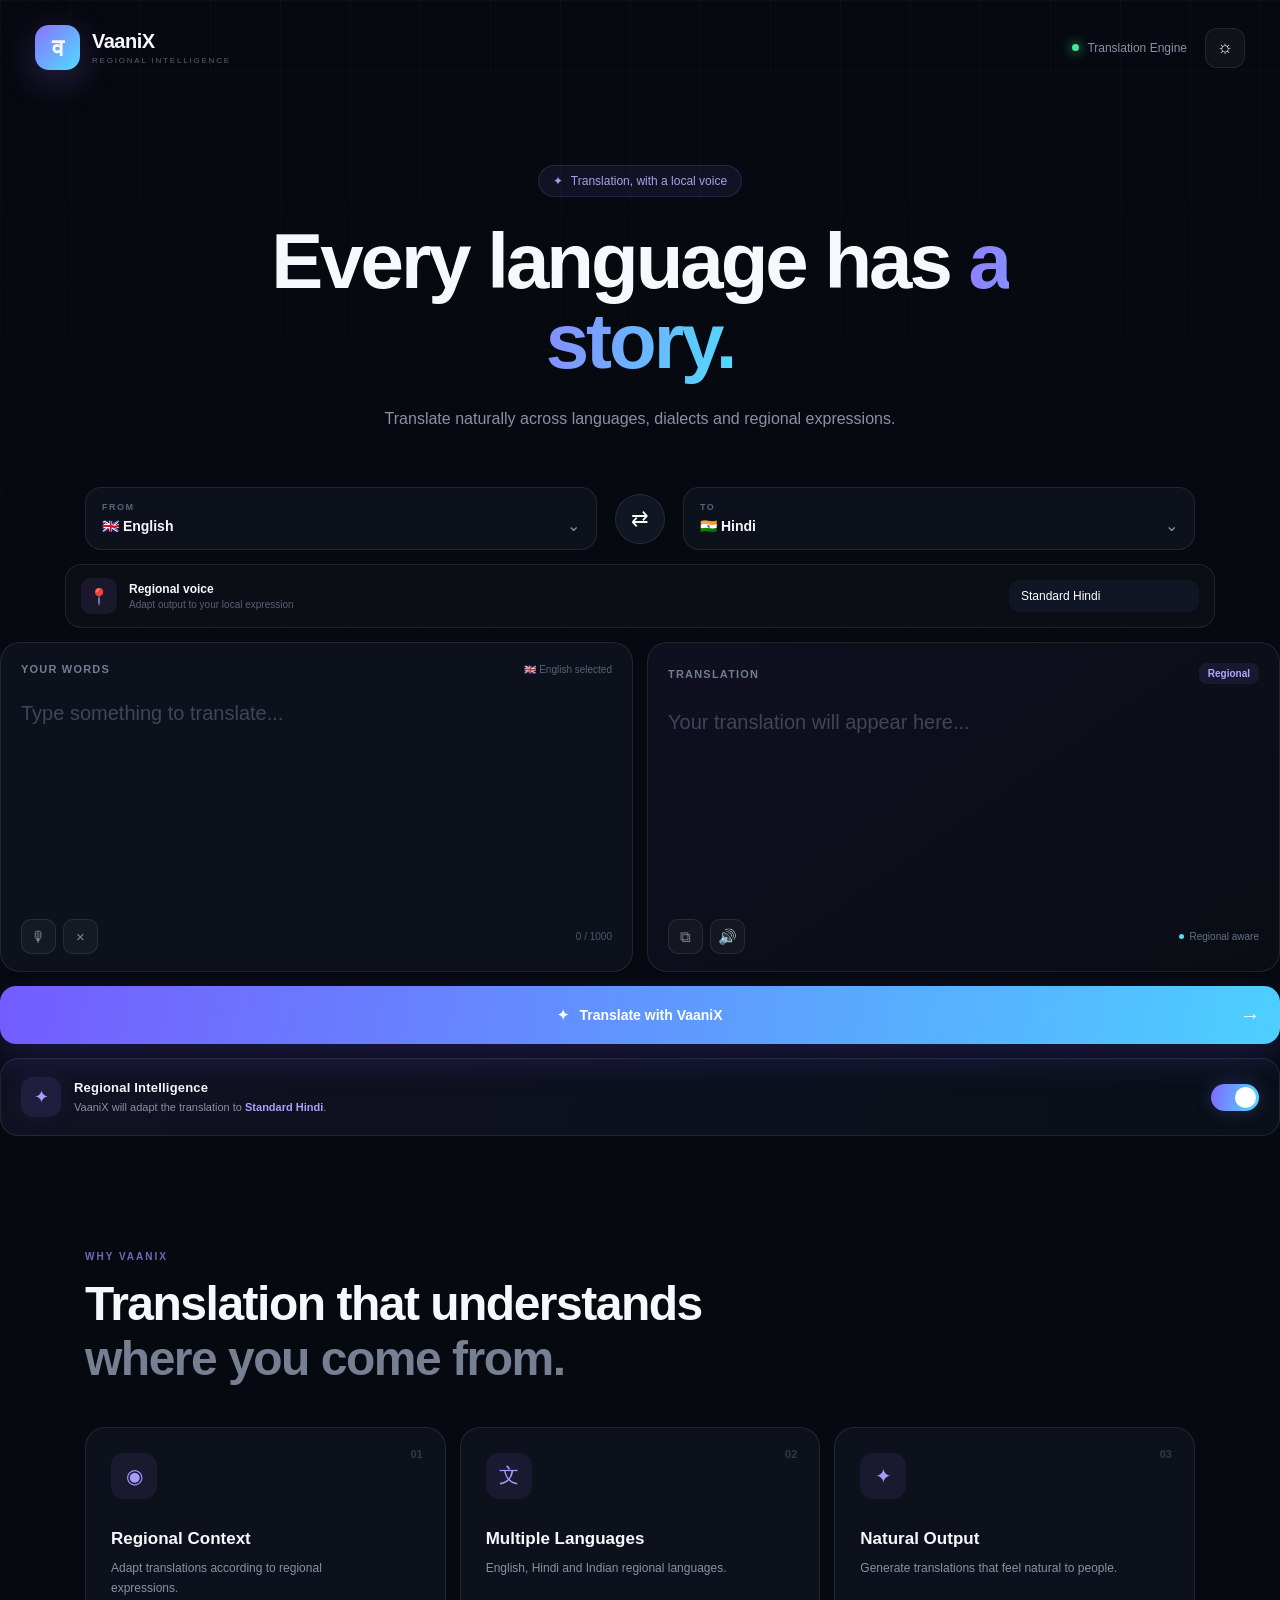
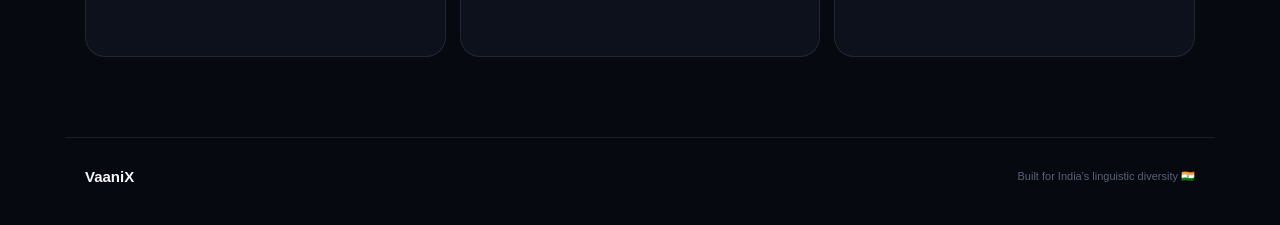
==== index.html @ 040e1521 "initial commit" ====
<!DOCTYPE html>
<html lang="en">

<head>

    <meta charset="UTF-8">

    <meta
        name="viewport"
        content="width=device-width, initial-scale=1.0"
    >

    <title>VaaniX — Hyperlocal Language Translator</title>


    <!-- CSS -->

    <link rel="stylesheet" href="css/base.css">

    <link rel="stylesheet" href="css/navbar.css">

    <link rel="stylesheet" href="css/hero.css">

    <link rel="stylesheet" href="css/language.css">

    <link rel="stylesheet" href="css/translator.css">

    <link rel="stylesheet" href="css/intelligence.css">

    <link rel="stylesheet" href="css/features.css">

    <link rel="stylesheet" href="css/footer.css">

    <link rel="stylesheet" href="css/responsive.css">

</head>


<body>


    <!-- Background -->

    <div class="grid-bg"></div>


    <!-- Components -->

    <div id="navbar"></div>

    <div id="hero"></div>

    <div id="language-selector"></div>

    <div id="region-selector"></div>

    <div id="translator"></div>

    <div id="intelligence"></div>

    <div id="features"></div>

    <div id="footer"></div>


    <!-- JavaScript -->

    <script src="js/language.js"></script>

    <script src="js/translator.js"></script>

    <script src="js/voice.js"></script>

    <script src="js/clipboard.js"></script>

    <script src="js/theme.js"></script>

    <script src="js/app.js"></script>

</body>

</html>
---- css/base.css ----
/* =========================================
   VAANIX - BASE CSS
   Global styles
========================================= */


/* 1. RESET */

* {
    margin: 0;
    padding: 0;
    box-sizing: border-box;
}


/* 2. ROOT VARIABLES */

:root {

    --background: #070910;

    --surface: #0d111c;

    --surface-light: #111624;

    --text: #f7f8fc;

    --text-muted: #8991a5;

    --text-dark: #596174;

    --border: rgba(255, 255, 255, 0.09);

    --primary: #8b72ff;

    --secondary: #4fdcff;

    --radius: 20px;

}


/* 3. BODY */

body {

    min-height: 100vh;

    background: var(--background);

    color: var(--text);

    font-family: Arial, sans-serif;

    overflow-x: hidden;

}


/* 4. BUTTON */

button {

    border: none;

    outline: none;

    cursor: pointer;

}


/* 5. SELECT */

select {

    border: none;

    outline: none;

}


/* 6. TEXTAREA */

textarea {

    border: none;

    outline: none;

    resize: none;

}


/* 7. LINKS */

a {

    text-decoration: none;

    color: inherit;

}


/* 8. GLOBAL CONTAINER */

.container {

    width: 100%;

    max-width: 1150px;

    margin: auto;

    padding: 0 20px;

}


/* 9. BACKGROUND GRID */

.grid-bg {

    position: fixed;

    inset: 0;

    z-index: -1;

    pointer-events: none;

    background-image:

        linear-gradient(
            rgba(255,255,255,0.025) 1px,
            transparent 1px
        ),

        linear-gradient(
            90deg,
            rgba(255,255,255,0.025) 1px,
            transparent 1px
        );

    background-size: 70px 70px;

    mask-image:

        linear-gradient(
            to bottom,
            black,
            transparent 90%
        );

}
/* =========================================
   LIGHT MODE
========================================= */

body.light-mode {

    --background: #f5f7fb;

    --surface: #ffffff;

    --surface-light: #eef1f7;

    --text: #111522;

    --text-muted: #626b7d;

    --text-dark: #8a92a3;

    --border: rgba(20, 25, 40, 0.1);

}
---- css/navbar.css ----
/* =========================================
   VAANIX - NAVBAR
========================================= */


.navbar {

    width: 100%;

    max-width: 1250px;

    margin: auto;

    padding: 25px 20px;

    display: flex;

    align-items: center;

    justify-content: space-between;

}


/* BRAND */

.brand {

    display: flex;

    align-items: center;

    gap: 12px;

}


/* LOGO */

.brand-mark {

    width: 45px;

    height: 45px;

    display: grid;

    place-items: center;

    border-radius: 14px;

    background:
        linear-gradient(
            135deg,
            var(--primary),
            var(--secondary)
        );

    box-shadow:
        0 10px 35px
        rgba(139, 114, 255, 0.25);

}


.brand-mark span {

    font-size: 24px;

    font-weight: bold;

}


/* BRAND NAME */

.brand-name {

    font-size: 20px;

    font-weight: 700;

    letter-spacing: -0.5px;

}


/* BRAND TAG */

.brand-tag {

    margin-top: 3px;

    color: var(--text-dark);

    font-size: 8px;

    letter-spacing: 1.8px;

}


/* RIGHT SIDE */

.nav-actions {

    display: flex;

    align-items: center;

    gap: 18px;

}


/* ENGINE STATUS */

.engine-status {

    display: flex;

    align-items: center;

    gap: 8px;

    color: var(--text-muted);

    font-size: 12px;

}


/* STATUS DOT */

.status-dot {

    width: 7px;

    height: 7px;

    border-radius: 50%;

    background: #42e89a;

    box-shadow:
        0 0 12px #42e89a;

}


/* THEME BUTTON */

.icon-btn {

    width: 40px;

    height: 40px;

    border-radius: 12px;

    border: 1px solid var(--border);

    background: rgba(255,255,255,0.04);

    color: white;

    font-size: 18px;

    transition: 0.25s;

}


.icon-btn:hover {

    transform: translateY(-2px);

    background:
        rgba(255,255,255,0.09);

}
---- css/hero.css ----
/* =========================================
   VAANIX - HERO
========================================= */


.hero {

    max-width: 850px;

    margin: 70px auto 55px;

    padding: 0 20px;

    text-align: center;

}


/* TOP PILL */

.hero-pill {

    display: inline-flex;

    align-items: center;

    gap: 8px;

    padding: 8px 14px;

    border-radius: 50px;

    background:
        rgba(139,114,255,0.09);

    border:
        1px solid
        rgba(139,114,255,0.18);

    color: #aaa0e8;

    font-size: 12px;

    margin-bottom: 25px;

}


/* HEADING */

.hero h1 {

    font-size: clamp(
        42px,
        7vw,
        78px
    );

    line-height: 1.02;

    letter-spacing: -3px;

    font-weight: 700;

}


/* GRADIENT TEXT */

.hero h1 span {

    background:

        linear-gradient(
            100deg,
            #927bff,
            #50dcff
        );
    
    -webkit-background-clip: text;
    background-clip: text;

    color: transparent;

}


/* DESCRIPTION */

.hero p {

    max-width: 620px;

    margin: 24px auto 0;

    color: var(--text-muted);

    font-size: 16px;

    line-height: 1.7;

}
---- css/language.css ----
/* =========================================
   VAANIX - LANGUAGE CSS
========================================= */


/* LANGUAGE SECTION */

.language-bar {

    max-width: 1150px;

    margin: auto;

    padding: 0 20px;

}


/* SELECT ARROW AREA */

.language-selector select {

    appearance: none;

    -webkit-appearance: none;

    padding-right: 30px;

}


/* LANGUAGE SELECTOR HOVER */

.language-selector {

    position: relative;

}


/* CUSTOM ARROW */

.language-selector::after {

    content: "⌄";

    position: absolute;

    right: 16px;

    bottom: 14px;

    color: var(--text-muted);

    pointer-events: none;

}


/* REGION */

.region-control {

    max-width: 1150px;

    margin-left: auto;

    margin-right: auto;

}


/* REGION SELECT */

.region-control select {

    appearance: none;

    -webkit-appearance: none;

    padding-right: 32px;

}


/* REGION SELECT FOCUS */

.language-selector select:focus,
.region-control select:focus {

    outline: none;

}


/* DISABLED SELECT */

select:disabled {

    opacity: 0.5;

    cursor: not-allowed;

}
---- css/translator.css ----
/* =========================================
   VAANIX - TRANSLATOR CSS
   Language + Translation Workspace
========================================= */


/* =========================================
   1. LANGUAGE BAR
========================================= */

.language-bar {

    display: grid;

    grid-template-columns: 1fr 58px 1fr;

    align-items: center;

    gap: 14px;

}


/* =========================================
   2. LANGUAGE SELECTOR
========================================= */

.language-selector {

    padding: 14px 16px;

    background: var(--surface);

    border: 1px solid var(--border);

    border-radius: 16px;

    transition: 0.25s;

}


.language-selector:hover {

    border-color:
        rgba(139, 114, 255, 0.3);

}


/* Small FROM / TO text */

.selector-label {

    display: block;

    margin-bottom: 5px;

    color: var(--text-dark);

    font-size: 9px;

    font-weight: 700;

    letter-spacing: 1.5px;

}


/* Language dropdown */

.language-selector select {

    width: 100%;

    background: transparent;

    color: var(--text);

    font-size: 14px;

    font-weight: 600;

    cursor: pointer;

}


/* Dropdown options */

.language-selector select option {

    background: #111624;

    color: white;

}


/* =========================================
   3. SWAP BUTTON
========================================= */

.swap-btn {

    width: 50px;

    height: 50px;

    margin: auto;

    border-radius: 50%;

    border: 1px solid var(--border);

    background: var(--surface-light);

    color: white;

    font-size: 21px;

    cursor: pointer;

    transition: 0.35s;

}


/* Hover effect */

.swap-btn:hover {

    transform: rotate(180deg);

    border-color:
        rgba(139, 114, 255, 0.5);

    box-shadow:
        0 0 25px
        rgba(139, 114, 255, 0.18);

}


/* =========================================
   4. REGION CONTROL
========================================= */

.region-control {

    margin-top: 14px;

    padding: 13px 15px;

    display: flex;

    align-items: center;

    justify-content: space-between;

    gap: 15px;

    background:
        rgba(255, 255, 255, 0.025);

    border: 1px solid var(--border);

    border-radius: 16px;

}


/* Left side */

.region-left {

    display: flex;

    align-items: center;

    gap: 12px;

}


/* Location icon */

.location-icon {

    width: 36px;

    height: 36px;

    display: grid;

    place-items: center;

    border-radius: 10px;

    background:
        rgba(139, 114, 255, 0.1);

}


/* Region title */

.region-title {

    font-size: 12px;

    font-weight: 700;

}


/* Region subtitle */

.region-subtitle {

    margin-top: 3px;

    color: var(--text-dark);

    font-size: 10px;

}


/* Region dropdown */

.region-control select {

    width: auto;

    min-width: 190px;

    padding: 9px 12px;

    border-radius: 10px;

    background: #111624;

    color: white;

    font-size: 12px;

    cursor: pointer;

}


.region-control select option {

    background: #111624;

    color: white;

}


/* =========================================
   5. TRANSLATION GRID
========================================= */

.translation-grid {

    display: grid;

    grid-template-columns: 1fr 1fr;

    gap: 14px;

    margin-top: 14px;

}


/* =========================================
   6. TRANSLATION CARD
========================================= */

.translation-card {

    position: relative;

    min-height: 330px;

    padding: 20px;

    background: var(--surface);

    border: 1px solid var(--border);

    border-radius: 20px;

    transition: 0.3s;

}


/* Card hover */

.translation-card:hover {

    border-color:
        rgba(139, 114, 255, 0.2);

}


/* Input focus */

.translation-card:focus-within {

    border-color:
        rgba(139, 114, 255, 0.4);

    box-shadow:
        0 0 35px
        rgba(139, 114, 255, 0.06);

}


/* Output card */

.output-card {

    background:
        linear-gradient(
            145deg,
            rgba(139, 114, 255, 0.065),
            rgba(255, 255, 255, 0.02)
        );

}


/* =========================================
   7. CARD HEADER
========================================= */

.card-header {

    display: flex;

    align-items: center;

    justify-content: space-between;

}


.card-title {

    color: #737c90;

    font-size: 11px;

    font-weight: 700;

    letter-spacing: 1.2px;

    text-transform: uppercase;

}


.detected {

    color: var(--text-dark);

    font-size: 10px;

}


/* AI badge */

.ai-badge {

    padding: 5px 9px;

    border-radius: 8px;

    background:
        rgba(139, 114, 255, 0.1);

    color: #b2a7ff;

    font-size: 10px;

    font-weight: 700;

}


/* =========================================
   8. TEXTAREA
========================================= */

.translation-card textarea {

    width: 100%;

    height: 220px;

    margin-top: 22px;

    padding: 0;

    background: transparent;

    color: var(--text);

    font-family: inherit;

    font-size: 20px;

    line-height: 1.6;

}


.translation-card textarea::placeholder {

    color: #3e4658;

}


/* =========================================
   9. OUTPUT AREA
========================================= */

.output-area {

    height: 220px;

    margin-top: 22px;

    overflow-y: auto;

    color: #e8e9f0;

    font-size: 20px;

    line-height: 1.6;

}


.output-placeholder {

    color: #3e4658;

}


/* =========================================
   10. CARD BOTTOM
========================================= */

.card-bottom {

    position: absolute;

    left: 20px;

    right: 20px;

    bottom: 17px;

    display: flex;

    align-items: center;

    justify-content: space-between;

}


/* Tools */

.input-tools {

    display: flex;

    gap: 7px;

}


/* Tool buttons */

.round-tool {

    width: 35px;

    height: 35px;

    display: grid;

    place-items: center;

    border: 1px solid var(--border);

    border-radius: 10px;

    background:
        rgba(255, 255, 255, 0.035);

    color: #81899b;

    font-size: 15px;

    cursor: pointer;

    transition: 0.2s;

}


.round-tool:hover {

    color: white;

    background:
        rgba(255, 255, 255, 0.09);

}


/* Character counter */

.counter {

    color: #4f5769;

    font-size: 10px;

}


/* =========================================
   11. REGIONAL INDICATOR
========================================= */

.regional-indicator {

    display: flex;

    align-items: center;

    gap: 6px;

    color: #657087;

    font-size: 10px;

}


.regional-indicator span {

    width: 5px;

    height: 5px;

    border-radius: 50%;

    background: #54d9ff;

}


/* =========================================
   12. TRANSLATE BUTTON
========================================= */

.translate-btn {

    position: relative;

    width: 100%;

    height: 58px;

    margin-top: 14px;

    display: flex;

    align-items: center;

    justify-content: center;

    gap: 10px;

    border: none;

    border-radius: 16px;

    background:
        linear-gradient(
            100deg,
            #745cff,
            #4dcfff
        );

    color: white;

    font-size: 14px;

    font-weight: 700;

    cursor: pointer;

    box-shadow:
        0 15px 35px
        rgba(102, 91, 255, 0.2);

    transition: 0.3s;

}


/* Button hover */

.translate-btn:hover {

    transform: translateY(-2px);

    box-shadow:
        0 20px 45px
        rgba(102, 91, 255, 0.3);

}


/* Button click */

.translate-btn:active {

    transform: scale(0.99);

}


/* Arrow */

.translate-btn .arrow {

    position: absolute;

    right: 20px;

    font-size: 20px;

    transition: 0.25s;

}


.translate-btn:hover .arrow {

    transform: translateX(5px);

}
---- css/intelligence.css ----
/* =========================================
   VAANIX - REGIONAL INTELLIGENCE
========================================= */


/* MAIN CARD */

.intelligence-card {

    margin-top: 14px;

    padding: 18px 20px;

    display: flex;

    align-items: center;

    justify-content: space-between;

    gap: 20px;

    background:
        linear-gradient(
            100deg,
            rgba(139, 114, 255, 0.08),
            rgba(79, 220, 255, 0.035)
        );

    border: 1px solid var(--border);

    border-radius: 18px;

}


/* LEFT CONTENT */

.intelligence-main {

    display: flex;

    align-items: center;

    gap: 13px;

}


/* SPARK ICON */

.spark-icon {

    width: 40px;

    height: 40px;

    display: grid;

    place-items: center;

    flex-shrink: 0;

    border-radius: 12px;

    background:
        rgba(139, 114, 255, 0.12);

    color: #a99bff;

    font-size: 18px;

    box-shadow:
        0 0 25px
        rgba(139, 114, 255, 0.08);

}


/* TITLE */

.intelligence-title {

    font-size: 13px;

    font-weight: 700;

    letter-spacing: 0.2px;

}


/* DESCRIPTION */

.intelligence-text {

    max-width: 650px;

    margin-top: 4px;

    color: var(--text-muted);

    font-size: 11px;

    line-height: 1.5;

}


/* REGION NAME */

.intelligence-text strong {

    color: #aaa0ff;

    font-weight: 600;

}


/* =========================================
   TOGGLE
========================================= */

.switch {

    position: relative;

    width: 48px;

    height: 27px;

    flex-shrink: 0;

}


/* Hide default checkbox */

.switch input {

    width: 0;

    height: 0;

    opacity: 0;

}


/* Toggle background */

.slider {

    position: absolute;

    inset: 0;

    border-radius: 50px;

    background: #272c38;

    cursor: pointer;

    transition: 0.3s;

}


/* Toggle circle */

.slider::before {

    content: "";

    position: absolute;

    width: 21px;

    height: 21px;

    left: 3px;

    top: 3px;

    border-radius: 50%;

    background: #ffffff;

    transition: 0.3s;

}


/* ON STATE */

.switch input:checked + .slider {

    background:
        linear-gradient(
            100deg,
            #8068ff,
            #4fdcff
        );

}


/* Move circle */

.switch input:checked + .slider::before {

    transform: translateX(21px);

}


/* Glow when active */

.switch input:checked + .slider {

    box-shadow:
        0 0 18px
        rgba(120, 110, 255, 0.25);

}
---- css/features.css ----
/* =========================================
   VAANIX - FEATURES
========================================= */


.feature-section {

    max-width: 1150px;

    margin: 110px auto 80px;

    padding: 0 20px;

}


/* SECTION HEADING */

.section-heading {

    max-width: 650px;

    margin-bottom: 40px;

}


.section-heading > span {

    color: #7468bd;

    font-size: 10px;

    font-weight: 700;

    letter-spacing: 2px;

}


.section-heading h2 {

    margin-top: 12px;

    font-size: clamp(
        30px,
        4vw,
        48px
    );

    line-height: 1.15;

    letter-spacing: -1.5px;

}


.section-heading h2 em {

    color: #777f92;

    font-style: normal;

}


/* =========================================
   FEATURE GRID
========================================= */

.feature-grid {

    display: grid;

    grid-template-columns:
        repeat(3, 1fr);

    gap: 14px;

}


/* =========================================
   FEATURE CARD
========================================= */

.feature-card {

    position: relative;

    min-height: 230px;

    padding: 25px;

    overflow: hidden;

    background: var(--surface);

    border: 1px solid var(--border);

    border-radius: 20px;

    transition: 0.3s;

}


.feature-card:hover {

    transform: translateY(-5px);

    border-color:
        rgba(139, 114, 255, 0.3);

    box-shadow:
        0 20px 50px
        rgba(0, 0, 0, 0.25);

}


/* NUMBER */

.feature-number {

    position: absolute;

    top: 20px;

    right: 22px;

    color: #323847;

    font-size: 11px;

    font-weight: 700;

}


/* ICON */

.feature-icon {

    width: 46px;

    height: 46px;

    display: grid;

    place-items: center;

    margin-bottom: 30px;

    border-radius: 13px;

    background:
        rgba(139, 114, 255, 0.09);

    color: #a69aff;

    font-size: 20px;

}


/* TITLE */

.feature-card h3 {

    font-size: 17px;

    margin-bottom: 9px;

}


/* DESCRIPTION */

.feature-card p {

    max-width: 260px;

    color: var(--text-muted);

    font-size: 12px;

    line-height: 1.7;

}
---- css/footer.css ----
/* =========================================
   VAANIX - FOOTER
========================================= */


footer {

    max-width: 1150px;

    margin: 0 auto;

    padding: 30px 20px 40px;

    display: flex;

    align-items: center;

    justify-content: space-between;

    border-top:
        1px solid var(--border);

    color: var(--text-dark);

    font-size: 11px;

}


.footer-logo {

    color: var(--text);

    font-size: 15px;

    font-weight: 700;

}
---- css/responsive.css ----
/* =========================================
   VAANIX - RESPONSIVE
========================================= */


/* TABLET */

@media (max-width: 800px) {


    .hero {

        margin-top: 50px;

    }


    .translation-grid {

        grid-template-columns: 1fr;

    }


    .feature-grid {

        grid-template-columns: 1fr;

    }


    .language-bar {

        grid-template-columns:
            1fr 45px 1fr;

    }


    .swap-btn {

        width: 42px;

        height: 42px;

        font-size: 18px;

    }

}


/* MOBILE */

@media (max-width: 550px) {


    .navbar {

        padding: 18px 15px;

    }


    .engine-status {

        display: none;

    }


    .hero {

        margin-top: 35px;

        margin-bottom: 35px;

    }


    .hero h1 {

        letter-spacing: -2px;

    }


    .hero p {

        font-size: 14px;

    }


    .language-bar {

        grid-template-columns: 1fr;

    }


    .swap-btn {

        transform: rotate(90deg);

    }


    .swap-btn:hover {

        transform:
            rotate(270deg);

    }


    .region-control {

        align-items: flex-start;

        flex-direction: column;

    }


    .region-control select {

        width: 100%;

    }


    .translation-card {

        min-height: 300px;

    }


    .translation-card textarea,
    .output-area {

        height: 190px;

        font-size: 17px;

    }


    .intelligence-card {

        align-items: flex-start;

    }


    footer {

        flex-direction: column;

        gap: 12px;

        text-align: center;

    }

}
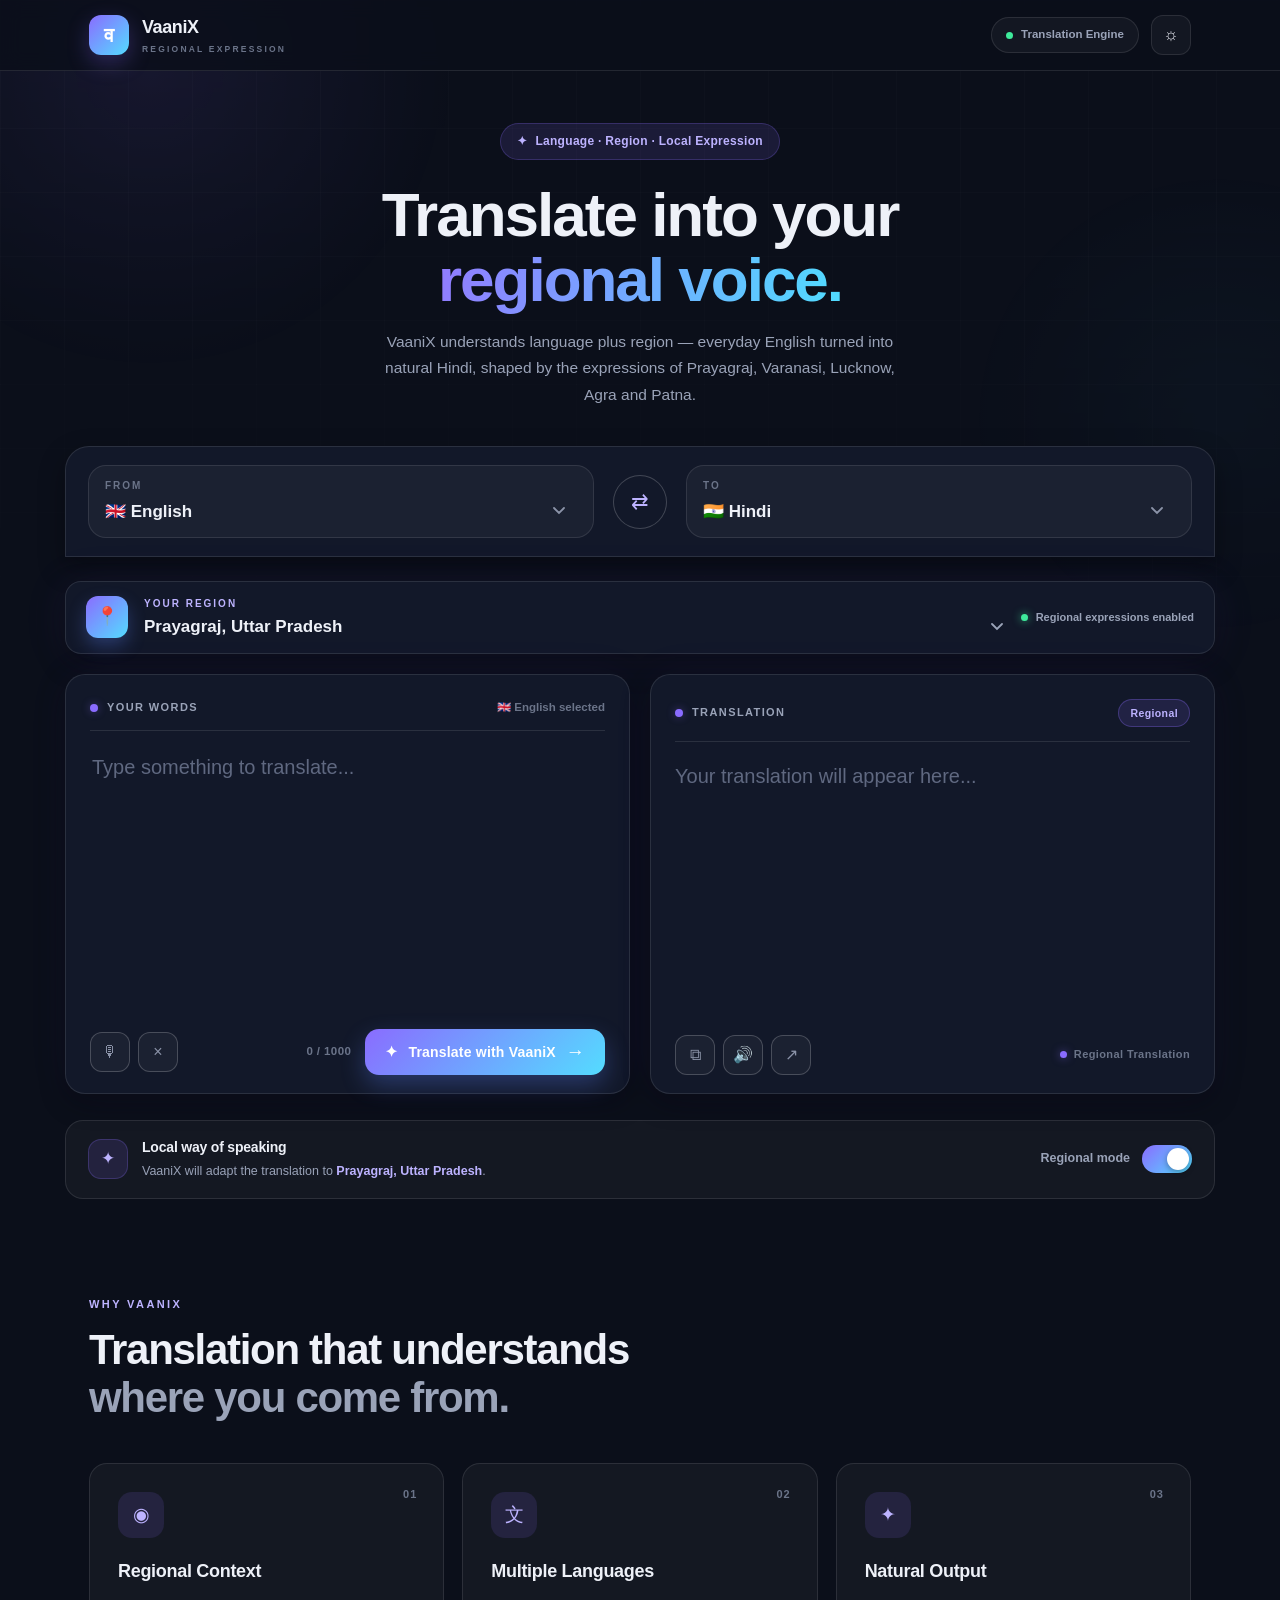
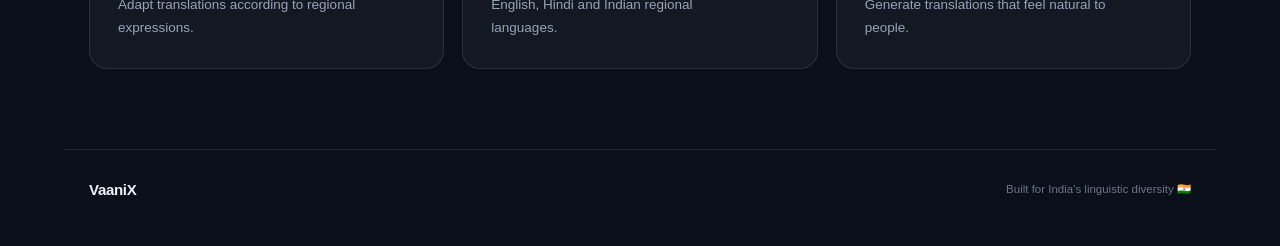
==== commit baeb968d: "Simplify and clean up codebase; add README" ====
--- a/index.html
+++ b/index.html
@@ -1,82 +1,41 @@
 <!DOCTYPE html>
 <html lang="en">
+<head>
+	<meta charset="UTF-8">
+	<meta name="viewport" content="width=device-width, initial-scale=1.0">
+	<title>VaaniX — Hyperlocal Language Translator</title>
 
-<head>
+	<!-- CSS -->
+	<link rel="stylesheet" href="css/base.css">
+	<link rel="stylesheet" href="css/navbar.css">
+	<link rel="stylesheet" href="css/hero.css">
+	<link rel="stylesheet" href="css/language.css">
+	<link rel="stylesheet" href="css/translator.css">
+	<link rel="stylesheet" href="css/intelligence.css">
+	<link rel="stylesheet" href="css/features.css">
+	<link rel="stylesheet" href="css/footer.css">
+	<link rel="stylesheet" href="css/responsive.css">
+</head>
+<body>
+	<!-- Background -->
+	<div class="grid-bg"></div>
 
-    <meta charset="UTF-8">
+	<!-- Components (filled in by js/app.js) -->
+	<div id="navbar"></div>
+	<div id="hero"></div>
+	<div id="language-selector"></div>
+	<div id="region-selector"></div>
+	<div id="translator"></div>
+	<div id="intelligence"></div>
+	<div id="features"></div>
+	<div id="footer"></div>
 
-    <meta
-        name="viewport"
-        content="width=device-width, initial-scale=1.0"
-    >
-
-    <title>VaaniX — Hyperlocal Language Translator</title>
-
-
-    <!-- CSS -->
-
-    <link rel="stylesheet" href="css/base.css">
-
-    <link rel="stylesheet" href="css/navbar.css">
-
-    <link rel="stylesheet" href="css/hero.css">
-
-    <link rel="stylesheet" href="css/language.css">
-
-    <link rel="stylesheet" href="css/translator.css">
-
-    <link rel="stylesheet" href="css/intelligence.css">
-
-    <link rel="stylesheet" href="css/features.css">
-
-    <link rel="stylesheet" href="css/footer.css">
-
-    <link rel="stylesheet" href="css/responsive.css">
-
-</head>
-
-
-<body>
-
-
-    <!-- Background -->
-
-    <div class="grid-bg"></div>
-
-
-    <!-- Components -->
-
-    <div id="navbar"></div>
-
-    <div id="hero"></div>
-
-    <div id="language-selector"></div>
-
-    <div id="region-selector"></div>
-
-    <div id="translator"></div>
-
-    <div id="intelligence"></div>
-
-    <div id="features"></div>
-
-    <div id="footer"></div>
-
-
-    <!-- JavaScript -->
-
-    <script src="js/language.js"></script>
-
-    <script src="js/translator.js"></script>
-
-    <script src="js/voice.js"></script>
-
-    <script src="js/clipboard.js"></script>
-
-    <script src="js/theme.js"></script>
-
-    <script src="js/app.js"></script>
-
+	<!-- JavaScript -->
+	<script src="js/language.js"></script>
+	<script src="js/translator.js"></script>
+	<script src="js/voice.js"></script>
+	<script src="js/clipboard.js"></script>
+	<script src="js/theme.js"></script>
+	<script src="js/app.js"></script>
 </body>
-
 </html>
--- a/css/base.css
+++ b/css/base.css
@@ -1,179 +1,121 @@
-/* =========================================
-   VAANIX - BASE CSS
-   Global styles
-========================================= */
-
+/* VAANIX - BASE  Reset, design tokens and page background */
 
 /* 1. RESET */
+* { margin: 0; padding: 0; box-sizing: border-box; }
+button { border: none; outline: none; cursor: pointer; }
+select { border: none; outline: none; }
+textarea { border: none; outline: none; resize: none; }
+a { text-decoration: none; color: inherit; }
 
-* {
-    margin: 0;
-    padding: 0;
-    box-sizing: border-box;
+/* 2. BODY */
+body {
+	min-height: 100vh;
+	background: var(--bg);
+	color: var(--text);
+	font-family: "Inter", -apple-system, BlinkMacSystemFont, "Segoe UI", sans-serif;
+	font-size: 15px;
+	line-height: 1.55;
+	-webkit-font-smoothing: antialiased;
+	-moz-osx-font-smoothing: grayscale;
+	overflow-x: hidden;
+}
+::selection { background: rgba(138, 108, 255, 0.3); }
+
+/* Smooth theme switch (colors only, no layout) */
+body, body * {
+	transition-property: background-color, border-color, color;
+	transition-duration: 0.22s;
+	transition-timing-function: ease;
 }
 
-
-/* 2. ROOT VARIABLES */
-
+/* 3. DESIGN TOKENS - DARK (default) */
 :root {
-
-    --background: #070910;
-
-    --surface: #0d111c;
-
-    --surface-light: #111624;
-
-    --text: #f7f8fc;
-
-    --text-muted: #8991a5;
-
-    --text-dark: #596174;
-
-    --border: rgba(255, 255, 255, 0.09);
-
-    --primary: #8b72ff;
-
-    --secondary: #4fdcff;
-
-    --radius: 20px;
-
+	--bg: #0b0f1a;
+	--nav-bg: rgba(11, 15, 26, 0.85);
+	--surface-solid: #121829;
+	--surface: rgba(255, 255, 255, 0.04);
+	--text: #eef1f8;
+	--text-muted: #9aa3b8;
+	--text-faint: #6b7489;
+	--placeholder: #5f6880;
+	--border: rgba(255, 255, 255, 0.1);
+	--border-strong: rgba(255, 255, 255, 0.2);
+	--primary: #8a6cff;
+	--accent: #54dcff;
+	--accent-text: #bdb3ff;
+	--primary-soft: rgba(138, 108, 255, 0.13);
+	--field-base: #5c6577;
+	--field-strong: #8b93a8;
+	--shadow-sm: 0 10px 26px rgba(0, 0, 0, 0.35);
+	--radius-xl: 24px;
+	--radius-lg: 18px;
+	--radius: 12px;
+	--grad-brand: linear-gradient(135deg, var(--primary), var(--accent));
 }
 
-
-/* 3. BODY */
-
-body {
-
-    min-height: 100vh;
-
-    background: var(--background);
-
-    color: var(--text);
-
-    font-family: Arial, sans-serif;
-
-    overflow-x: hidden;
-
+/* 4. DESIGN TOKENS - LIGHT */
+body.light-mode {
+	--bg: #eef1f8;
+	--nav-bg: rgba(238, 241, 248, 0.88);
+	--surface-solid: #ffffff;
+	--surface: #f6f8fc;
+	--text: #151b2d;
+	--text-muted: #5a6478;
+	--text-faint: #6a7389;
+	--placeholder: #7d88a0;
+	--border: rgba(15, 23, 42, 0.12);
+	--border-strong: rgba(15, 23, 42, 0.2);
+	--primary: #6b4fd8;
+	--accent: #0b7285;
+	--accent-text: #6b4fd8;
+	--primary-soft: rgba(107, 79, 216, 0.1);
+	--field-base: #5b6478;
+	--field-strong: #3f4758;
+	--shadow-sm: 0 10px 24px rgba(28, 38, 70, 0.08);
+	--radius-xl: 24px;
+	--radius-lg: 18px;
+	--radius: 12px;
 }
 
-
-/* 4. BUTTON */
-
-button {
-
-    border: none;
-
-    outline: none;
-
-    cursor: pointer;
-
+/* 5. PAGE BACKGROUND - fine grid + two soft brand glows */
+.grid-bg {
+	position: fixed;
+	inset: 0;
+	z-index: -1;
+	pointer-events: none;
+	background-image:
+		linear-gradient(rgba(255, 255, 255, 0.03) 1px, transparent 1px),
+		linear-gradient(90deg, rgba(255, 255, 255, 0.03) 1px, transparent 1px);
+	background-size: 64px 64px;
+	mask-image: linear-gradient(to bottom, rgba(0, 0, 0, 0.6), transparent 85%);
+	-webkit-mask-image: linear-gradient(to bottom, rgba(0, 0, 0, 0.6), transparent 85%);
+}
+.grid-bg::before {
+	content: "";
+	position: absolute;
+	top: -260px;
+	left: -180px;
+	width: 660px;
+	height: 660px;
+	border-radius: 50%;
+	background: radial-gradient(circle, rgba(138, 108, 255, 0.17), transparent 65%);
+}
+.grid-bg::after {
+	content: "";
+	position: absolute;
+	top: 140px;
+	right: -220px;
+	width: 560px;
+	height: 560px;
+	border-radius: 50%;
+	background: radial-gradient(circle, rgba(84, 220, 255, 0.09), transparent 65%);
 }
 
-
-/* 5. SELECT */
-
-select {
-
-    border: none;
-
-    outline: none;
-
+/* Lighter grid + glows for light mode */
+body.light-mode .grid-bg {
+	background-image:
+		linear-gradient(rgba(15, 23, 42, 0.05) 1px, transparent 1px),
+		linear-gradient(90deg, rgba(15, 23, 42, 0.05) 1px, transparent 1px);
 }
-
-
-/* 6. TEXTAREA */
-
-textarea {
-
-    border: none;
-
-    outline: none;
-
-    resize: none;
-
-}
-
-
-/* 7. LINKS */
-
-a {
-
-    text-decoration: none;
-
-    color: inherit;
-
-}
-
-
-/* 8. GLOBAL CONTAINER */
-
-.container {
-
-    width: 100%;
-
-    max-width: 1150px;
-
-    margin: auto;
-
-    padding: 0 20px;
-
-}
-
-
-/* 9. BACKGROUND GRID */
-
-.grid-bg {
-
-    position: fixed;
-
-    inset: 0;
-
-    z-index: -1;
-
-    pointer-events: none;
-
-    background-image:
-
-        linear-gradient(
-            rgba(255,255,255,0.025) 1px,
-            transparent 1px
-        ),
-
-        linear-gradient(
-            90deg,
-            rgba(255,255,255,0.025) 1px,
-            transparent 1px
-        );
-
-    background-size: 70px 70px;
-
-    mask-image:
-
-        linear-gradient(
-            to bottom,
-            black,
-            transparent 90%
-        );
-
-}
-/* =========================================
-   LIGHT MODE
-========================================= */
-
-body.light-mode {
-
-    --background: #f5f7fb;
-
-    --surface: #ffffff;
-
-    --surface-light: #eef1f7;
-
-    --text: #111522;
-
-    --text-muted: #626b7d;
-
-    --text-dark: #8a92a3;
-
-    --border: rgba(20, 25, 40, 0.1);
-
-}+body.light-mode .grid-bg::before { background: radial-gradient(circle, rgba(107, 79, 216, 0.11), transparent 65%); }
+body.light-mode .grid-bg::after { background: radial-gradient(circle, rgba(11, 114, 133, 0.08), transparent 65%); }
--- a/css/navbar.css
+++ b/css/navbar.css
@@ -1,181 +1,68 @@
-/* =========================================
-   VAANIX - NAVBAR
-========================================= */
-
-
+/* VAANIX - NAVBAR */
+#navbar {
+	position: sticky;
+	top: 0;
+	z-index: 50;
+	background: var(--nav-bg);
+	backdrop-filter: blur(10px);
+	-webkit-backdrop-filter: blur(10px);
+	border-bottom: 1px solid var(--border);
+}
 .navbar {
-
-    width: 100%;
-
-    max-width: 1250px;
-
-    margin: auto;
-
-    padding: 25px 20px;
-
-    display: flex;
-
-    align-items: center;
-
-    justify-content: space-between;
-
+	max-width: 1150px;
+	margin: auto;
+	padding: 14px 24px;
+	display: flex;
+	align-items: center;
+	justify-content: space-between;
+	gap: 20px;
 }
-
-
-/* BRAND */
-
-.brand {
-
-    display: flex;
-
-    align-items: center;
-
-    gap: 12px;
-
+.brand { display: flex; align-items: center; gap: 13px; }
+.brand-mark {
+	width: 40px;
+	height: 40px;
+	display: grid;
+	place-items: center;
+	border-radius: 12px;
+	background: var(--grad-brand);
+	color: #fff;
+	font-size: 20px;
+	font-weight: 700;
+	box-shadow: 0 8px 22px rgba(138, 108, 255, 0.28);
+	transition: transform 0.25s;
 }
-
-
-/* LOGO */
-
-.brand-mark {
-
-    width: 45px;
-
-    height: 45px;
-
-    display: grid;
-
-    place-items: center;
-
-    border-radius: 14px;
-
-    background:
-        linear-gradient(
-            135deg,
-            var(--primary),
-            var(--secondary)
-        );
-
-    box-shadow:
-        0 10px 35px
-        rgba(139, 114, 255, 0.25);
-
+.brand:hover .brand-mark { transform: rotate(-3deg); }
+.brand-name { font-size: 18px; font-weight: 800; letter-spacing: -0.4px; }
+.brand-tag { margin-top: 1px; color: var(--text-faint); font-size: 8.5px; font-weight: 700; letter-spacing: 2.2px; }
+.nav-actions { display: flex; align-items: center; gap: 12px; }
+.engine-status {
+	display: flex;
+	align-items: center;
+	gap: 8px;
+	padding: 8px 14px;
+	border-radius: 50px;
+	border: 1px solid var(--border);
+	background: var(--surface);
+	color: var(--text-muted);
+	font-size: 11.5px;
+	font-weight: 600;
 }
-
-
-.brand-mark span {
-
-    font-size: 24px;
-
-    font-weight: bold;
-
+.status-dot { width: 7px; height: 7px; border-radius: 50%; background: #3eea9b; }
+.icon-btn {
+	width: 40px;
+	height: 40px;
+	border-radius: 12px;
+	border: 1px solid var(--border);
+	background: var(--surface);
+	color: var(--text);
+	font-size: 17px;
+	cursor: pointer;
+	transition: transform 0.2s, border-color 0.2s, background-color 0.2s;
 }
-
-
-/* BRAND NAME */
-
-.brand-name {
-
-    font-size: 20px;
-
-    font-weight: 700;
-
-    letter-spacing: -0.5px;
-
+.icon-btn:hover {
+	transform: translateY(-1px);
+	border-color: var(--border-strong);
+	background: var(--primary-soft);
 }
-
-
-/* BRAND TAG */
-
-.brand-tag {
-
-    margin-top: 3px;
-
-    color: var(--text-dark);
-
-    font-size: 8px;
-
-    letter-spacing: 1.8px;
-
-}
-
-
-/* RIGHT SIDE */
-
-.nav-actions {
-
-    display: flex;
-
-    align-items: center;
-
-    gap: 18px;
-
-}
-
-
-/* ENGINE STATUS */
-
-.engine-status {
-
-    display: flex;
-
-    align-items: center;
-
-    gap: 8px;
-
-    color: var(--text-muted);
-
-    font-size: 12px;
-
-}
-
-
-/* STATUS DOT */
-
-.status-dot {
-
-    width: 7px;
-
-    height: 7px;
-
-    border-radius: 50%;
-
-    background: #42e89a;
-
-    box-shadow:
-        0 0 12px #42e89a;
-
-}
-
-
-/* THEME BUTTON */
-
-.icon-btn {
-
-    width: 40px;
-
-    height: 40px;
-
-    border-radius: 12px;
-
-    border: 1px solid var(--border);
-
-    background: rgba(255,255,255,0.04);
-
-    color: white;
-
-    font-size: 18px;
-
-    transition: 0.25s;
-
-}
-
-
-.icon-btn:hover {
-
-    transform: translateY(-2px);
-
-    background:
-        rgba(255,255,255,0.09);
-
-}+.icon-btn:active { transform: scale(0.94); }
+.icon-btn:focus-visible, .engine-status:focus-within { outline: 2px solid var(--accent); outline-offset: 2px; }
--- a/css/hero.css
+++ b/css/hero.css
@@ -1,102 +1,25 @@
-/* =========================================
-   VAANIX - HERO
-========================================= */
-
-
-.hero {
-
-    max-width: 850px;
-
-    margin: 70px auto 55px;
-
-    padding: 0 20px;
-
-    text-align: center;
-
+/* VAANIX - HERO (compact — the translator leads) */
+.hero { max-width: 800px; margin: 52px auto 0; padding: 0 24px; text-align: center; }
+.hero-pill {
+	display: inline-flex;
+	align-items: center;
+	justify-content: center;
+	gap: 8px;
+	padding: 8px 16px;
+	border-radius: 50px;
+	background: var(--primary-soft);
+	border: 1px solid rgba(138, 108, 255, 0.24);
+	color: var(--accent-text);
+	font-size: 12px;
+	font-weight: 700;
+	letter-spacing: 0.3px;
+	margin-bottom: 22px;
 }
-
-
-/* TOP PILL */
-
-.hero-pill {
-
-    display: inline-flex;
-
-    align-items: center;
-
-    gap: 8px;
-
-    padding: 8px 14px;
-
-    border-radius: 50px;
-
-    background:
-        rgba(139,114,255,0.09);
-
-    border:
-        1px solid
-        rgba(139,114,255,0.18);
-
-    color: #aaa0e8;
-
-    font-size: 12px;
-
-    margin-bottom: 25px;
-
+.hero h1 { font-size: clamp(36px, 6vw, 62px); line-height: 1.06; letter-spacing: -2px; font-weight: 800; }
+.hero h1 span {
+	background: linear-gradient(100deg, #927bff, #50dcff);
+	-webkit-background-clip: text;
+	background-clip: text;
+	color: transparent;
 }
-
-
-/* HEADING */
-
-.hero h1 {
-
-    font-size: clamp(
-        42px,
-        7vw,
-        78px
-    );
-
-    line-height: 1.02;
-
-    letter-spacing: -3px;
-
-    font-weight: 700;
-
-}
-
-
-/* GRADIENT TEXT */
-
-.hero h1 span {
-
-    background:
-
-        linear-gradient(
-            100deg,
-            #927bff,
-            #50dcff
-        );
-    
-    -webkit-background-clip: text;
-    background-clip: text;
-
-    color: transparent;
-
-}
-
-
-/* DESCRIPTION */
-
-.hero p {
-
-    max-width: 620px;
-
-    margin: 24px auto 0;
-
-    color: var(--text-muted);
-
-    font-size: 16px;
-
-    line-height: 1.7;
-
-}+.hero p { max-width: 540px; margin: 16px auto 0; color: var(--text-muted); font-size: 15.5px; line-height: 1.7; }
--- a/css/language.css
+++ b/css/language.css
@@ -1,104 +1,82 @@
-/* =========================================
-   VAANIX - LANGUAGE CSS
-========================================= */
+/* VAANIX - LANGUAGE  Top segment of the translation workspace */
 
-
-/* LANGUAGE SECTION */
-
+/* 1. LANGUAGE BAR (workspace segment 1) */
 .language-bar {
-
-    max-width: 1150px;
-
-    margin: auto;
-
-    padding: 0 20px;
-
+	max-width: 1150px;
+	margin: 38px auto 0;
+	padding: 18px 22px;
+	display: grid;
+	grid-template-columns: 1fr 60px 1fr;
+	gap: 16px;
+	align-items: center;
+	background: var(--surface-solid);
+	border: 1px solid var(--border);
+	border-radius: var(--radius-xl) var(--radius-xl) 0 0;
+	box-shadow: var(--shadow-sm);
 }
 
+/* 2. FROM / TO FIELDS */
+.language-selector {
+	padding: 12px 16px 14px;
+	background: var(--surface);
+	border: 1px solid var(--border);
+	border-radius: var(--radius-lg);
+	transition: border-color 0.2s;
+}
+.language-selector:hover { border-color: var(--border-strong); }
+.language-selector:focus-within { border-color: rgba(138, 108, 255, 0.55); }
+.selector-label {
+	display: block;
+	margin-bottom: 6px;
+	color: var(--text-faint);
+	font-size: 10px;
+	font-weight: 800;
+	letter-spacing: 2px;
+}
+.language-selector select { width: 100%; background: transparent; color: var(--text); font-size: 17px; font-weight: 650; }
+.language-selector select:focus-visible { outline: 2px solid var(--accent); outline-offset: 3px; border-radius: var(--radius); }
+select:disabled { opacity: 0.5; cursor: not-allowed; }
 
-/* SELECT ARROW AREA */
+/* Native option list follows the theme */
+.language-selector select option { background: var(--surface-solid); color: var(--text); }
 
+/* 3. SWAP BUTTON */
+.swap-btn {
+	width: 54px;
+	height: 54px;
+	margin: auto;
+	display: grid;
+	place-items: center;
+	border-radius: 50%;
+	border: 1px solid var(--border-strong);
+	background: var(--surface-solid);
+	color: var(--accent-text);
+	font-size: 21px;
+	cursor: pointer;
+	transition: transform 0.35s, border-color 0.2s, background-color 0.2s, box-shadow 0.25s;
+}
+.swap-btn:hover {
+	transform: rotate(180deg);
+	border-color: rgba(138, 108, 255, 0.6);
+	background: var(--primary-soft);
+	box-shadow: 0 0 24px rgba(138, 108, 255, 0.2);
+}
+.swap-btn:active { transform: rotate(180deg) scale(0.92); }
+.swap-btn:focus-visible { outline: 2px solid var(--accent); outline-offset: 2px; }
+
+/* 4. CHEVRON ARROWS (dark chevron by default) */
 .language-selector select {
-
-    appearance: none;
-
-    -webkit-appearance: none;
-
-    padding-right: 30px;
-
+	appearance: none;
+	-webkit-appearance: none;
+	padding-right: 30px;
+	background-image: url("data:image/svg+xml,%3Csvg xmlns='http://www.w3.org/2000/svg' width='12' height='8' viewBox='0 0 12 8'%3E%3Cpath d='M1 1l5 5 5-5' fill='none' stroke='%238b93a8' stroke-width='1.8' stroke-linecap='round'/%3E%3C/svg%3E");
+	background-repeat: no-repeat;
+	background-position: right 12px center;
+	background-size: 12px 8px;
+	cursor: pointer;
 }
 
-
-/* LANGUAGE SELECTOR HOVER */
-
-.language-selector {
-
-    position: relative;
-
-}
-
-
-/* CUSTOM ARROW */
-
-.language-selector::after {
-
-    content: "⌄";
-
-    position: absolute;
-
-    right: 16px;
-
-    bottom: 14px;
-
-    color: var(--text-muted);
-
-    pointer-events: none;
-
-}
-
-
-/* REGION */
-
-.region-control {
-
-    max-width: 1150px;
-
-    margin-left: auto;
-
-    margin-right: auto;
-
-}
-
-
-/* REGION SELECT */
-
-.region-control select {
-
-    appearance: none;
-
-    -webkit-appearance: none;
-
-    padding-right: 32px;
-
-}
-
-
-/* REGION SELECT FOCUS */
-
-.language-selector select:focus,
-.region-control select:focus {
-
-    outline: none;
-
-}
-
-
-/* DISABLED SELECT */
-
-select:disabled {
-
-    opacity: 0.5;
-
-    cursor: not-allowed;
-
+/* Lighter arrow for light mode */
+body.light-mode .language-selector select {
+	background-image: url("data:image/svg+xml,%3Csvg xmlns='http://www.w3.org/2000/svg' width='12' height='8' viewBox='0 0 12 8'%3E%3Cpath d='M1 1l5 5 5-5' fill='none' stroke='%235b6478' stroke-width='1.8' stroke-linecap='round'/%3E%3C/svg%3E");
 }
--- a/css/translator.css
+++ b/css/translator.css
@@ -1,669 +1,354 @@
-/* =========================================
-   VAANIX - TRANSLATOR CSS
-   Language + Translation Workspace
-========================================= */
-
-
-/* =========================================
-   1. LANGUAGE BAR
-========================================= */
-
-.language-bar {
-
-    display: grid;
-
-    grid-template-columns: 1fr 58px 1fr;
-
-    align-items: center;
-
-    gap: 14px;
-
-}
-
-
-/* =========================================
-   2. LANGUAGE SELECTOR
-========================================= */
-
-.language-selector {
-
-    padding: 14px 16px;
-
-    background: var(--surface);
-
-    border: 1px solid var(--border);
-
-    border-radius: 16px;
-
-    transition: 0.25s;
-
-}
-
-
-.language-selector:hover {
-
-    border-color:
-        rgba(139, 114, 255, 0.3);
-
-}
-
-
-/* Small FROM / TO text */
-
-.selector-label {
-
-    display: block;
-
-    margin-bottom: 5px;
-
-    color: var(--text-dark);
-
-    font-size: 9px;
-
-    font-weight: 700;
-
-    letter-spacing: 1.5px;
-
-}
-
-
-/* Language dropdown */
-
-.language-selector select {
-
-    width: 100%;
-
-    background: transparent;
-
-    color: var(--text);
-
-    font-size: 14px;
-
-    font-weight: 600;
-
-    cursor: pointer;
-
-}
-
-
-/* Dropdown options */
-
-.language-selector select option {
-
-    background: #111624;
-
-    color: white;
-
-}
-
-
-/* =========================================
-   3. SWAP BUTTON
-========================================= */
-
-.swap-btn {
-
-    width: 50px;
-
-    height: 50px;
-
-    margin: auto;
-
-    border-radius: 50%;
-
-    border: 1px solid var(--border);
-
-    background: var(--surface-light);
-
-    color: white;
-
-    font-size: 21px;
-
-    cursor: pointer;
-
-    transition: 0.35s;
-
-}
-
-
-/* Hover effect */
-
-.swap-btn:hover {
-
-    transform: rotate(180deg);
-
-    border-color:
-        rgba(139, 114, 255, 0.5);
-
-    box-shadow:
-        0 0 25px
-        rgba(139, 114, 255, 0.18);
-
-}
-
-
-/* =========================================
-   4. REGION CONTROL
-========================================= */
-
+/* VAANIX - TRANSLATOR
+   Regional Expression selector + translation workspace.
+   Main rules are DARK (uses the dark theme variables).
+   A body.light-mode block at the end restores the light look. */
+
+/* 1. REGIONAL EXPRESSION selector */
 .region-control {
-
-    margin-top: 14px;
-
-    padding: 13px 15px;
-
-    display: flex;
-
-    align-items: center;
-
-    justify-content: space-between;
-
-    gap: 15px;
-
-    background:
-        rgba(255, 255, 255, 0.025);
-
-    border: 1px solid var(--border);
-
-    border-radius: 16px;
-
-}
-
-
-/* Left side */
-
-.region-left {
-
-    display: flex;
-
-    align-items: center;
-
-    gap: 12px;
-
-}
-
-
-/* Location icon */
-
-.location-icon {
-
-    width: 36px;
-
-    height: 36px;
-
-    display: grid;
-
-    place-items: center;
-
-    border-radius: 10px;
-
-    background:
-        rgba(139, 114, 255, 0.1);
-
-}
-
-
-/* Region title */
-
-.region-title {
-
-    font-size: 12px;
-
-    font-weight: 700;
-
-}
-
-
-/* Region subtitle */
-
-.region-subtitle {
-
-    margin-top: 3px;
-
-    color: var(--text-dark);
-
-    font-size: 10px;
-
-}
-
-
-/* Region dropdown */
-
-.region-control select {
-
-    width: auto;
-
-    min-width: 190px;
-
-    padding: 9px 12px;
-
-    border-radius: 10px;
-
-    background: #111624;
-
-    color: white;
-
-    font-size: 12px;
-
-    cursor: pointer;
-
-}
-
-
-.region-control select option {
-
-    background: #111624;
-
-    color: white;
-
-}
-
-
-/* =========================================
-   5. TRANSLATION GRID
-========================================= */
-
+	max-width: 1150px;
+	margin: 24px auto 0;
+	padding: 14px 20px;
+	display: flex;
+	align-items: center;
+	gap: 16px;
+	border-radius: 16px;
+	background: var(--surface-solid);
+	backdrop-filter: blur(14px);
+	-webkit-backdrop-filter: blur(14px);
+	border: 1px solid var(--border);
+	box-shadow: 0 10px 26px rgba(0, 0, 0, 0.35), 0 2px 44px rgba(138, 108, 255, 0.1);
+}
+
+/* Location pin chip */
+.region-chip {
+	flex-shrink: 0;
+	width: 42px;
+	height: 42px;
+	display: grid;
+	place-items: center;
+	border-radius: 12px;
+	background: var(--grad-brand);
+	font-size: 18px;
+	box-shadow: 0 8px 18px rgba(92, 132, 255, 0.3);
+}
+
+/* "YOUR REGION" label + select */
+.region-copy { flex: 1; min-width: 0; }
+
+.region-label {
+	display: block;
+	margin-bottom: 4px;
+	color: var(--accent-text);
+	font-size: 10px;
+	font-weight: 800;
+	letter-spacing: 2px;
+}
+
+.region-copy select {
+	width: 100%;
+	appearance: none;
+	-webkit-appearance: none;
+	padding-right: 30px;
+	background: transparent;
+	background-image: url("data:image/svg+xml,%3Csvg xmlns='http://www.w3.org/2000/svg' width='12' height='8' viewBox='0 0 12 8'%3E%3Cpath d='M1 1l5 5 5-5' fill='none' stroke='%239aa3b8' stroke-width='1.8' stroke-linecap='round'/%3E%3C/svg%3E");
+	background-repeat: no-repeat;
+	background-position: right 2px center;
+	background-size: 12px 8px;
+	color: var(--text);
+	font-size: 17px;
+	font-weight: 700;
+	cursor: pointer;
+	transition: color 0.2s, border-color 0.2s;
+}
+.region-copy select:hover { color: var(--accent-text); }
+.region-copy select:focus-visible {
+	outline: 2px solid var(--accent);
+	outline-offset: 3px;
+	border-radius: var(--radius);
+}
+.region-copy select option { background: var(--surface-solid); color: var(--text); }
+
+/* Tiny "Regional expressions enabled" hint */
+.region-hint {
+	display: flex;
+	align-items: center;
+	gap: 8px;
+	flex-shrink: 0;
+	color: var(--text-muted);
+	font-size: 11px;
+	font-weight: 600;
+	white-space: nowrap;
+}
+.hint-dot {
+	width: 7px;
+	height: 7px;
+	border-radius: 50%;
+	background: #3eea9b;
+	box-shadow: 0 0 8px rgba(62, 234, 155, 0.7);
+}
+
+/* 2. TRANSLATION WORKSPACE - "YOUR WORDS" and "TRANSLATION" panels */
+.workspace { max-width: 1150px; margin: 20px auto 0; }
+
+/* Two-column panel layout */
 .translation-grid {
-
-    display: grid;
-
-    grid-template-columns: 1fr 1fr;
-
-    gap: 14px;
-
-    margin-top: 14px;
-
-}
-
-
-/* =========================================
-   6. TRANSLATION CARD
-========================================= */
-
+	display: grid;
+	grid-template-columns: 1fr 1fr;
+	gap: 20px;
+}
 .translation-card {
-
-    position: relative;
-
-    min-height: 330px;
-
-    padding: 20px;
-
-    background: var(--surface);
-
-    border: 1px solid var(--border);
-
-    border-radius: 20px;
-
-    transition: 0.3s;
-
-}
-
-
-/* Card hover */
-
+	position: relative;
+	min-height: 420px;
+	padding: 24px 24px 70px;
+	border-radius: 20px;
+	background: var(--surface-solid);
+	border: 1px solid var(--border);
+	box-shadow: 0 10px 26px rgba(0, 0, 0, 0.3), 0 0 44px rgba(138, 108, 255, 0.06);
+	transition: transform 0.25s, box-shadow 0.25s, border-color 0.25s;
+}
 .translation-card:hover {
-
-    border-color:
-        rgba(139, 114, 255, 0.2);
-
-}
-
-
-/* Input focus */
-
-.translation-card:focus-within {
-
-    border-color:
-        rgba(139, 114, 255, 0.4);
-
-    box-shadow:
-        0 0 35px
-        rgba(139, 114, 255, 0.06);
-
-}
-
-
-/* Output card */
-
-.output-card {
-
-    background:
-        linear-gradient(
-            145deg,
-            rgba(139, 114, 255, 0.065),
-            rgba(255, 255, 255, 0.02)
-        );
-
-}
-
-
-/* =========================================
-   7. CARD HEADER
-========================================= */
-
+	transform: translateY(-2px);
+	border-color: rgba(138, 108, 255, 0.4);
+	box-shadow: 0 14px 32px rgba(0, 0, 0, 0.35), 0 0 52px rgba(138, 108, 255, 0.08);
+}
+
+/* 3. CARD HEADER - clean labels with blue indicator dots */
 .card-header {
-
-    display: flex;
-
-    align-items: center;
-
-    justify-content: space-between;
-
-}
-
-
+	display: flex;
+	align-items: center;
+	justify-content: space-between;
+	padding-bottom: 14px;
+	border-bottom: 1px solid var(--border);
+}
 .card-title {
-
-    color: #737c90;
-
-    font-size: 11px;
-
-    font-weight: 700;
-
-    letter-spacing: 1.2px;
-
-    text-transform: uppercase;
-
-}
-
-
-.detected {
-
-    color: var(--text-dark);
-
-    font-size: 10px;
-
-}
-
-
-/* AI badge */
-
-.ai-badge {
-
-    padding: 5px 9px;
-
-    border-radius: 8px;
-
-    background:
-        rgba(139, 114, 255, 0.1);
-
-    color: #b2a7ff;
-
-    font-size: 10px;
-
-    font-weight: 700;
-
-}
-
-
-/* =========================================
-   8. TEXTAREA
-========================================= */
-
+	display: flex;
+	align-items: center;
+	gap: 9px;
+	color: var(--text-muted);
+	font-size: 11px;
+	font-weight: 800;
+	letter-spacing: 1.4px;
+	text-transform: uppercase;
+}
+.card-title::before {
+	content: "";
+	width: 8px;
+	height: 8px;
+	border-radius: 50%;
+	background: var(--primary);
+	box-shadow: 0 0 8px rgba(138, 108, 255, 0.4);
+}
+.detected { color: var(--text-faint); font-size: 11.5px; font-weight: 600; }
+.regional-badge {
+	padding: 5px 11px;
+	border-radius: 50px;
+	background: var(--primary-soft);
+	border: 1px solid rgba(138, 108, 255, 0.3);
+	color: var(--accent-text);
+	font-size: 10.5px;
+	font-weight: 800;
+	letter-spacing: 0.4px;
+}
+
+/* 4. INPUT / OUTPUT AREAS */
 .translation-card textarea {
-
-    width: 100%;
-
-    height: 220px;
-
-    margin-top: 22px;
-
-    padding: 0;
-
-    background: transparent;
-
-    color: var(--text);
-
-    font-family: inherit;
-
-    font-size: 20px;
-
-    line-height: 1.6;
-
-}
-
-
-.translation-card textarea::placeholder {
-
-    color: #3e4658;
-
-}
-
-
-/* =========================================
-   9. OUTPUT AREA
-========================================= */
-
+	width: 100%;
+	height: 240px;
+	margin-top: 18px;
+	padding: 2px;
+	background: transparent;
+	color: var(--text);
+	font-family: inherit;
+	font-size: 20px;
+	line-height: 1.65;
+	caret-color: var(--accent);
+}
+.translation-card textarea::placeholder { color: var(--placeholder); }
+.translation-card textarea:focus-visible {
+	outline: 2px solid var(--accent);
+	outline-offset: 6px;
+	border-radius: var(--radius);
+}
 .output-area {
-
-    height: 220px;
-
-    margin-top: 22px;
-
-    overflow-y: auto;
-
-    color: #e8e9f0;
-
-    font-size: 20px;
-
-    line-height: 1.6;
-
-}
-
-
-.output-placeholder {
-
-    color: #3e4658;
-
-}
-
-
-/* =========================================
-   10. CARD BOTTOM
-========================================= */
-
+	height: 240px;
+	margin-top: 18px;
+	overflow-y: auto;
+	color: var(--text);
+	font-size: 20px;
+	line-height: 1.65;
+	overflow-wrap: break-word;
+}
+.output-placeholder { color: var(--placeholder); }
+.output-hint { color: var(--accent); }
+
+/* 5. CARD BOTTOM BAR */
 .card-bottom {
-
-    position: absolute;
-
-    left: 20px;
-
-    right: 20px;
-
-    bottom: 17px;
-
-    display: flex;
-
-    align-items: center;
-
-    justify-content: space-between;
-
-}
-
-
-/* Tools */
-
-.input-tools {
-
-    display: flex;
-
-    gap: 7px;
-
-}
-
-
-/* Tool buttons */
-
+	position: absolute;
+	left: 24px;
+	right: 24px;
+	bottom: 18px;
+	display: flex;
+	align-items: center;
+	justify-content: space-between;
+	gap: 12px;
+	flex-wrap: wrap;
+}
+.input-tools { display: flex; gap: 8px; }
+.input-side { display: flex; align-items: center; gap: 14px; margin-left: auto; }
+
+/* 6. ROUND TOOL ICONS */
 .round-tool {
-
-    width: 35px;
-
-    height: 35px;
-
-    display: grid;
-
-    place-items: center;
-
-    border: 1px solid var(--border);
-
-    border-radius: 10px;
-
-    background:
-        rgba(255, 255, 255, 0.035);
-
-    color: #81899b;
-
-    font-size: 15px;
-
-    cursor: pointer;
-
-    transition: 0.2s;
-
-}
-
-
+	width: 40px;
+	height: 40px;
+	display: grid;
+	place-items: center;
+	border: 1px solid var(--border-strong);
+	border-radius: 12px;
+	background: var(--surface);
+	color: var(--field-strong);
+	font-size: 16px;
+	cursor: pointer;
+	transition: transform 0.2s, border-color 0.2s, background-color 0.2s, color 0.2s;
+}
 .round-tool:hover {
-
-    color: white;
-
-    background:
-        rgba(255, 255, 255, 0.09);
-
-}
-
-
-/* Character counter */
-
-.counter {
-
-    color: #4f5769;
-
-    font-size: 10px;
-
-}
-
-
-/* =========================================
-   11. REGIONAL INDICATOR
-========================================= */
-
-.regional-indicator {
-
-    display: flex;
-
-    align-items: center;
-
-    gap: 6px;
-
-    color: #657087;
-
-    font-size: 10px;
-
-}
-
-
+	color: var(--text);
+	background: var(--primary-soft);
+	border-color: rgba(138, 108, 255, 0.4);
+	transform: translateY(-2px);
+}
+.round-tool:active { transform: scale(0.92); }
+.round-tool:focus-visible { outline: 2px solid var(--accent); outline-offset: 2px; }
+.round-tool.copied {
+	font-size: 10.5px;
+	white-space: nowrap;
+	color: #3eea9b;
+	border-color: rgba(62, 234, 155, 0.4);
+	background: rgba(62, 234, 155, 0.1);
+}
+.round-tool.recording {
+	color: #ff5d5d;
+	border-color: rgba(255, 93, 93, 0.45);
+	background: rgba(255, 93, 93, 0.12);
+	animation: mic-pulse 1s infinite;
+}
+@keyframes mic-pulse {
+	0% { box-shadow: 0 0 0 0 rgba(255, 93, 93, 0.4); }
+	100% { box-shadow: 0 0 0 10px rgba(255, 93, 93, 0); }
+}
+.counter { color: var(--text-faint); font-size: 11.5px; font-weight: 600; letter-spacing: 0.4px; }
+.regional-indicator { display: flex; align-items: center; gap: 7px; color: var(--text-faint); font-size: 11px; font-weight: 600; letter-spacing: 0.4px; }
 .regional-indicator span {
-
-    width: 5px;
-
-    height: 5px;
-
-    border-radius: 50%;
-
-    background: #54d9ff;
-
-}
-
-
-/* =========================================
-   12. TRANSLATE BUTTON
-========================================= */
-
+	width: 7px;
+	height: 7px;
+	border-radius: 50%;
+	background: var(--primary);
+	box-shadow: 0 0 8px rgba(138, 108, 255, 0.5);
+}
+
+/* 7. TRANSLATE BUTTON - prominent action inside the input panel */
 .translate-btn {
-
-    position: relative;
-
-    width: 100%;
-
-    height: 58px;
-
-    margin-top: 14px;
-
-    display: flex;
-
-    align-items: center;
-
-    justify-content: center;
-
-    gap: 10px;
-
-    border: none;
-
-    border-radius: 16px;
-
-    background:
-        linear-gradient(
-            100deg,
-            #745cff,
-            #4dcfff
-        );
-
-    color: white;
-
-    font-size: 14px;
-
-    font-weight: 700;
-
-    cursor: pointer;
-
-    box-shadow:
-        0 15px 35px
-        rgba(102, 91, 255, 0.2);
-
-    transition: 0.3s;
-
-}
-
-
-/* Button hover */
-
+	position: relative;
+	display: inline-flex;
+	align-items: center;
+	justify-content: center;
+	gap: 10px;
+	height: 46px;
+	padding: 0 20px;
+	border-radius: 14px;
+	background: var(--grad-brand);
+	color: #fff;
+	font-size: 14px;
+	font-weight: 800;
+	letter-spacing: 0.2px;
+	white-space: nowrap;
+	box-shadow: 0 10px 24px rgba(92, 132, 255, 0.3);
+	overflow: hidden;
+	cursor: pointer;
+	flex-shrink: 0;
+	transition: transform 0.25s, box-shadow 0.25s, filter 0.25s;
+}
+.translate-btn::after {
+	content: "";
+	position: absolute;
+	inset: 0;
+	background: linear-gradient(115deg, transparent 30%, rgba(255, 255, 255, 0.3) 50%, transparent 70%);
+	transform: translateX(-120%);
+	transition: transform 0.6s ease;
+	pointer-events: none;
+}
+.translate-btn:hover::after { transform: translateX(120%); }
 .translate-btn:hover {
-
-    transform: translateY(-2px);
-
-    box-shadow:
-        0 20px 45px
-        rgba(102, 91, 255, 0.3);
-
-}
-
-
-/* Button click */
-
-.translate-btn:active {
-
-    transform: scale(0.99);
-
-}
-
-
-/* Arrow */
-
-.translate-btn .arrow {
-
-    position: absolute;
-
-    right: 20px;
-
-    font-size: 20px;
-
-    transition: 0.25s;
-
-}
-
-
-.translate-btn:hover .arrow {
-
-    transform: translateX(5px);
-
-}+	transform: translateY(-2px);
+	box-shadow: 0 14px 28px rgba(92, 132, 255, 0.38);
+	filter: brightness(1.06);
+}
+.translate-btn:active { transform: translateY(0) scale(0.97); }
+.translate-btn:focus-visible { outline: 2px solid var(--accent); outline-offset: 3px; }
+.translate-icon { font-size: 15px; }
+.translate-btn .arrow { font-size: 19px; transition: transform 0.25s; }
+.translate-btn:hover .arrow { transform: translateX(4px); }
+
+/* 8. LIGHT MODE
+   Restores the light/off-white panel appearance exactly.
+   Only backgrounds, borders and colors change - no layout. */
+body.light-mode .region-control {
+	background: linear-gradient(135deg, rgba(255, 255, 255, 0.92), rgba(239, 243, 253, 0.94));
+	border: 1px solid rgba(255, 255, 255, 0.75);
+	box-shadow: 0 10px 26px rgba(16, 32, 72, 0.1), 0 2px 44px rgba(92, 132, 255, 0.16);
+}
+body.light-mode .region-label { color: #2f54b0; }
+body.light-mode .region-copy select {
+	background-image: url("data:image/svg+xml,%3Csvg xmlns='http://www.w3.org/2000/svg' width='12' height='8' viewBox='0 0 12 8'%3E%3Cpath d='M1 1l5 5 5-5' fill='none' stroke='%235b6478' stroke-width='1.8' stroke-linecap='round'/%3E%3C/svg%3E");
+	color: #1d2b4a;
+}
+body.light-mode .region-copy select:hover { color: #2f54b0; }
+body.light-mode .region-copy select:focus-visible { outline: 2px solid #2f54b0; }
+body.light-mode .region-copy select option { background: #ffffff; color: #1d2b4a; }
+body.light-mode .region-hint { color: #4d5c7d; }
+body.light-mode .translation-card {
+	background: linear-gradient(160deg, rgba(255, 255, 255, 0.97), #f3f6fc);
+	border: 1px solid rgba(140, 158, 198, 0.3);
+	box-shadow: 0 8px 22px rgba(16, 32, 72, 0.06);
+}
+body.light-mode .translation-card:hover {
+	border-color: rgba(47, 84, 176, 0.35);
+	box-shadow: 0 14px 30px rgba(16, 32, 72, 0.09);
+}
+body.light-mode .card-header { border-bottom: 1px solid rgba(29, 43, 74, 0.1); }
+body.light-mode .card-title { color: #3a4a6b; }
+body.light-mode .card-title::before { background: #2f54b0; box-shadow: 0 0 8px rgba(47, 84, 176, 0.35); }
+body.light-mode .detected { color: #5f6d89; }
+body.light-mode .regional-badge {
+	background: rgba(47, 84, 176, 0.08);
+	border: 1px solid rgba(47, 84, 176, 0.25);
+	color: #2f54b0;
+}
+body.light-mode .translation-card textarea { color: #1d2b4a; caret-color: #2f54b0; }
+body.light-mode .translation-card textarea::placeholder { color: #8391ab; }
+body.light-mode .translation-card textarea:focus-visible { outline: 2px solid #2f54b0; }
+body.light-mode .output-area { color: #1d2b4a; }
+body.light-mode .output-placeholder { color: #8391ab; }
+body.light-mode .output-hint { color: #2f54b0; }
+body.light-mode .round-tool {
+	border: 1px solid rgba(29, 43, 74, 0.12);
+	background: rgba(47, 84, 176, 0.05);
+	color: #5f6d89;
+}
+body.light-mode .round-tool:hover {
+	color: #2f54b0;
+	background: rgba(47, 84, 176, 0.1);
+	border-color: rgba(47, 84, 176, 0.35);
+}
+body.light-mode .round-tool.copied {
+	color: #1f8a57;
+	border-color: rgba(31, 138, 87, 0.4);
+	background: rgba(31, 138, 87, 0.08);
+}
+body.light-mode .round-tool.recording {
+	color: #e5484d;
+	border-color: rgba(229, 72, 77, 0.4);
+	background: rgba(229, 72, 77, 0.08);
+}
+body.light-mode .counter { color: #5f6d89; }
+body.light-mode .regional-indicator { color: #5f6d89; }
+body.light-mode .regional-indicator span { background: #2f54b0; box-shadow: 0 0 8px rgba(47, 84, 176, 0.5); }
--- a/css/intelligence.css
+++ b/css/intelligence.css
@@ -1,225 +1,71 @@
-/* =========================================
-   VAANIX - REGIONAL INTELLIGENCE
-========================================= */
+/* VAANIX - REGIONAL INTELLIGENCE
+   Live context strip that completes the regional result */
+.intelligence-card {
+	max-width: 1150px;
+	margin: 26px auto 0;
+	padding: 16px 22px;
+	display: flex;
+	align-items: center;
+	justify-content: space-between;
+	gap: 18px;
+	background: var(--surface);
+	border: 1px solid var(--border);
+	border-radius: var(--radius-lg);
+	transition: border-color 0.2s, box-shadow 0.2s;
+}
+.intelligence-card:hover { border-color: var(--border-strong); }
+.intelligence-card:focus-within { border-color: rgba(138, 108, 255, 0.5); }
+.intelligence-main { display: flex; align-items: center; gap: 14px; min-width: 0; }
+.spark-icon {
+	flex-shrink: 0;
+	width: 40px;
+	height: 40px;
+	display: grid;
+	place-items: center;
+	border-radius: 13px;
+	background: var(--primary-soft);
+	border: 1px solid rgba(138, 108, 255, 0.24);
+	color: var(--accent-text);
+	font-size: 17px;
+}
+.intelligence-title { font-size: 14px; font-weight: 800; letter-spacing: -0.2px; }
+.intelligence-text {
+	margin-top: 4px;
+	color: var(--text-muted);
+	font-size: 12.5px;
+	line-height: 1.55;
+	transition: opacity 0.25s;
+}
+.intelligence-text strong { color: var(--accent-text); font-weight: 700; }
+.region-toggle-control { display: flex; align-items: center; gap: 12px; flex-shrink: 0; }
+.region-toggle-label { color: var(--text-muted); font-size: 12.5px; font-weight: 600; }
 
+/* Toggle switch */
+.switch { position: relative; width: 50px; height: 28px; flex-shrink: 0; }
+.switch input { width: 0; height: 0; opacity: 0; }
+.slider {
+	position: absolute;
+	inset: 0;
+	border-radius: 50px;
+	background: var(--border-strong);
+	cursor: pointer;
+	transition: background-color 0.3s;
+}
+.slider::before {
+	content: "";
+	position: absolute;
+	width: 22px;
+	height: 22px;
+	left: 3px;
+	top: 3px;
+	border-radius: 50%;
+	background: #fff;
+	box-shadow: 0 2px 6px rgba(0, 0, 0, 0.35);
+	transition: transform 0.3s;
+}
+.switch input:checked + .slider { background: var(--grad-brand); }
+.switch input:checked + .slider::before { transform: translateX(22px); }
+.switch input:focus-visible + .slider { outline: 2px solid var(--accent); outline-offset: 2px; }
 
-/* MAIN CARD */
-
-.intelligence-card {
-
-    margin-top: 14px;
-
-    padding: 18px 20px;
-
-    display: flex;
-
-    align-items: center;
-
-    justify-content: space-between;
-
-    gap: 20px;
-
-    background:
-        linear-gradient(
-            100deg,
-            rgba(139, 114, 255, 0.08),
-            rgba(79, 220, 255, 0.035)
-        );
-
-    border: 1px solid var(--border);
-
-    border-radius: 18px;
-
-}
-
-
-/* LEFT CONTENT */
-
-.intelligence-main {
-
-    display: flex;
-
-    align-items: center;
-
-    gap: 13px;
-
-}
-
-
-/* SPARK ICON */
-
-.spark-icon {
-
-    width: 40px;
-
-    height: 40px;
-
-    display: grid;
-
-    place-items: center;
-
-    flex-shrink: 0;
-
-    border-radius: 12px;
-
-    background:
-        rgba(139, 114, 255, 0.12);
-
-    color: #a99bff;
-
-    font-size: 18px;
-
-    box-shadow:
-        0 0 25px
-        rgba(139, 114, 255, 0.08);
-
-}
-
-
-/* TITLE */
-
-.intelligence-title {
-
-    font-size: 13px;
-
-    font-weight: 700;
-
-    letter-spacing: 0.2px;
-
-}
-
-
-/* DESCRIPTION */
-
-.intelligence-text {
-
-    max-width: 650px;
-
-    margin-top: 4px;
-
-    color: var(--text-muted);
-
-    font-size: 11px;
-
-    line-height: 1.5;
-
-}
-
-
-/* REGION NAME */
-
-.intelligence-text strong {
-
-    color: #aaa0ff;
-
-    font-weight: 600;
-
-}
-
-
-/* =========================================
-   TOGGLE
-========================================= */
-
-.switch {
-
-    position: relative;
-
-    width: 48px;
-
-    height: 27px;
-
-    flex-shrink: 0;
-
-}
-
-
-/* Hide default checkbox */
-
-.switch input {
-
-    width: 0;
-
-    height: 0;
-
-    opacity: 0;
-
-}
-
-
-/* Toggle background */
-
-.slider {
-
-    position: absolute;
-
-    inset: 0;
-
-    border-radius: 50px;
-
-    background: #272c38;
-
-    cursor: pointer;
-
-    transition: 0.3s;
-
-}
-
-
-/* Toggle circle */
-
-.slider::before {
-
-    content: "";
-
-    position: absolute;
-
-    width: 21px;
-
-    height: 21px;
-
-    left: 3px;
-
-    top: 3px;
-
-    border-radius: 50%;
-
-    background: #ffffff;
-
-    transition: 0.3s;
-
-}
-
-
-/* ON STATE */
-
-.switch input:checked + .slider {
-
-    background:
-        linear-gradient(
-            100deg,
-            #8068ff,
-            #4fdcff
-        );
-
-}
-
-
-/* Move circle */
-
-.switch input:checked + .slider::before {
-
-    transform: translateX(21px);
-
-}
-
-
-/* Glow when active */
-
-.switch input:checked + .slider {
-
-    box-shadow:
-        0 0 18px
-        rgba(120, 110, 255, 0.25);
-
-}+/* Lighter track for light mode */
+body.light-mode .slider { background: #d6dcea; }
--- a/css/features.css
+++ b/css/features.css
@@ -1,190 +1,56 @@
-/* =========================================
-   VAANIX - FEATURES
-========================================= */
-
-
-.feature-section {
-
-    max-width: 1150px;
-
-    margin: 110px auto 80px;
-
-    padding: 0 20px;
-
+/* VAANIX - FEATURES */
+.feature-section { max-width: 1150px; margin: 92px auto 80px; padding: 0 24px; }
+.section-heading { max-width: 640px; margin-bottom: 40px; }
+.section-heading > span {
+	color: var(--accent-text);
+	font-size: 11px;
+	font-weight: 800;
+	letter-spacing: 2.4px;
+	text-transform: uppercase;
 }
-
-
-/* SECTION HEADING */
-
-.section-heading {
-
-    max-width: 650px;
-
-    margin-bottom: 40px;
-
+.section-heading h2 {
+	margin-top: 12px;
+	font-size: clamp(28px, 4vw, 42px);
+	line-height: 1.15;
+	letter-spacing: -1.3px;
+	font-weight: 800;
 }
-
-
-.section-heading > span {
-
-    color: #7468bd;
-
-    font-size: 10px;
-
-    font-weight: 700;
-
-    letter-spacing: 2px;
-
+.section-heading h2 em { color: var(--text-muted); font-style: normal; }
+.feature-grid { display: grid; grid-template-columns: repeat(3, 1fr); gap: 18px; }
+.feature-card {
+	position: relative;
+	padding: 28px;
+	background: var(--surface);
+	border: 1px solid var(--border);
+	border-radius: var(--radius-lg);
+	transition: transform 0.25s, border-color 0.25s, box-shadow 0.25s;
 }
-
-
-.section-heading h2 {
-
-    margin-top: 12px;
-
-    font-size: clamp(
-        30px,
-        4vw,
-        48px
-    );
-
-    line-height: 1.15;
-
-    letter-spacing: -1.5px;
-
+.feature-card:hover {
+	transform: translateY(-4px);
+	border-color: rgba(138, 108, 255, 0.4);
+	box-shadow: var(--shadow-sm);
 }
-
-
-.section-heading h2 em {
-
-    color: #777f92;
-
-    font-style: normal;
-
+.feature-number {
+	position: absolute;
+	top: 22px;
+	right: 26px;
+	color: var(--text-faint);
+	font-size: 11px;
+	font-weight: 800;
+	letter-spacing: 1px;
 }
-
-
-/* =========================================
-   FEATURE GRID
-========================================= */
-
-.feature-grid {
-
-    display: grid;
-
-    grid-template-columns:
-        repeat(3, 1fr);
-
-    gap: 14px;
-
+.feature-icon {
+	width: 46px;
+	height: 46px;
+	display: grid;
+	place-items: center;
+	margin-bottom: 20px;
+	border-radius: 14px;
+	background: var(--primary-soft);
+	color: var(--accent-text);
+	font-size: 19px;
+	transition: transform 0.25s;
 }
-
-
-/* =========================================
-   FEATURE CARD
-========================================= */
-
-.feature-card {
-
-    position: relative;
-
-    min-height: 230px;
-
-    padding: 25px;
-
-    overflow: hidden;
-
-    background: var(--surface);
-
-    border: 1px solid var(--border);
-
-    border-radius: 20px;
-
-    transition: 0.3s;
-
-}
-
-
-.feature-card:hover {
-
-    transform: translateY(-5px);
-
-    border-color:
-        rgba(139, 114, 255, 0.3);
-
-    box-shadow:
-        0 20px 50px
-        rgba(0, 0, 0, 0.25);
-
-}
-
-
-/* NUMBER */
-
-.feature-number {
-
-    position: absolute;
-
-    top: 20px;
-
-    right: 22px;
-
-    color: #323847;
-
-    font-size: 11px;
-
-    font-weight: 700;
-
-}
-
-
-/* ICON */
-
-.feature-icon {
-
-    width: 46px;
-
-    height: 46px;
-
-    display: grid;
-
-    place-items: center;
-
-    margin-bottom: 30px;
-
-    border-radius: 13px;
-
-    background:
-        rgba(139, 114, 255, 0.09);
-
-    color: #a69aff;
-
-    font-size: 20px;
-
-}
-
-
-/* TITLE */
-
-.feature-card h3 {
-
-    font-size: 17px;
-
-    margin-bottom: 9px;
-
-}
-
-
-/* DESCRIPTION */
-
-.feature-card p {
-
-    max-width: 260px;
-
-    color: var(--text-muted);
-
-    font-size: 12px;
-
-    line-height: 1.7;
-
-}
+.feature-card:hover .feature-icon { transform: scale(1.08) rotate(-4deg); }
+.feature-card h3 { font-size: 18px; margin-bottom: 9px; font-weight: 800; letter-spacing: -0.3px; }
+.feature-card p { max-width: 270px; color: var(--text-muted); font-size: 13.5px; line-height: 1.7; }
--- a/css/footer.css
+++ b/css/footer.css
@@ -1,38 +1,15 @@
-/* =========================================
-   VAANIX - FOOTER
-========================================= */
-
-
+/* VAANIX - FOOTER */
 footer {
-
-    max-width: 1150px;
-
-    margin: 0 auto;
-
-    padding: 30px 20px 40px;
-
-    display: flex;
-
-    align-items: center;
-
-    justify-content: space-between;
-
-    border-top:
-        1px solid var(--border);
-
-    color: var(--text-dark);
-
-    font-size: 11px;
-
+	max-width: 1150px;
+	margin: 0 auto;
+	padding: 28px 24px 44px;
+	display: flex;
+	align-items: center;
+	justify-content: space-between;
+	gap: 16px;
+	border-top: 1px solid var(--border);
+	color: var(--text-faint);
+	font-size: 11.5px;
+	font-weight: 500;
 }
-
-
-.footer-logo {
-
-    color: var(--text);
-
-    font-size: 15px;
-
-    font-weight: 700;
-
-}+.footer-logo { color: var(--text); font-size: 15px; font-weight: 800; letter-spacing: -0.3px; }
--- a/css/responsive.css
+++ b/css/responsive.css
@@ -1,167 +1,46 @@
-/* =========================================
-   VAANIX - RESPONSIVE
-========================================= */
-
+/* VAANIX - RESPONSIVE */
 
 /* TABLET */
-
-@media (max-width: 800px) {
-
-
-    .hero {
-
-        margin-top: 50px;
-
-    }
-
-
-    .translation-grid {
-
-        grid-template-columns: 1fr;
-
-    }
-
-
-    .feature-grid {
-
-        grid-template-columns: 1fr;
-
-    }
-
-
-    .language-bar {
-
-        grid-template-columns:
-            1fr 45px 1fr;
-
-    }
-
-
-    .swap-btn {
-
-        width: 42px;
-
-        height: 42px;
-
-        font-size: 18px;
-
-    }
-
+@media (max-width: 860px) {
+	.hero { margin-top: 44px; }
+	.hero h1 { font-size: clamp(34px, 7vw, 52px); }
+	.feature-grid { grid-template-columns: 1fr; }
+	.language-bar { grid-template-columns: 1fr 48px 1fr; gap: 12px; }
+	.swap-btn { width: 46px; height: 46px; font-size: 19px; }
 }
 
+/* SMALL TABLET - stack the translation panes */
+@media (max-width: 760px) {
+	.region-control { flex-direction: column; align-items: stretch; gap: 14px; padding: 16px 20px; }
+	.region-copy select { width: 100%; min-width: 0; }
+	.region-hint { white-space: normal; }
+	.translation-grid { grid-template-columns: 1fr; gap: 18px; }
+	.translation-card { min-height: 320px; }
+	.intelligence-card { flex-direction: column; align-items: flex-start; }
+}
 
 /* MOBILE */
-
-@media (max-width: 550px) {
-
-
-    .navbar {
-
-        padding: 18px 15px;
-
-    }
-
-
-    .engine-status {
-
-        display: none;
-
-    }
-
-
-    .hero {
-
-        margin-top: 35px;
-
-        margin-bottom: 35px;
-
-    }
-
-
-    .hero h1 {
-
-        letter-spacing: -2px;
-
-    }
-
-
-    .hero p {
-
-        font-size: 14px;
-
-    }
-
-
-    .language-bar {
-
-        grid-template-columns: 1fr;
-
-    }
-
-
-    .swap-btn {
-
-        transform: rotate(90deg);
-
-    }
-
-
-    .swap-btn:hover {
-
-        transform:
-            rotate(270deg);
-
-    }
-
-
-    .region-control {
-
-        align-items: flex-start;
-
-        flex-direction: column;
-
-    }
-
-
-    .region-control select {
-
-        width: 100%;
-
-    }
-
-
-    .translation-card {
-
-        min-height: 300px;
-
-    }
-
-
-    .translation-card textarea,
-    .output-area {
-
-        height: 190px;
-
-        font-size: 17px;
-
-    }
-
-
-    .intelligence-card {
-
-        align-items: flex-start;
-
-    }
-
-
-    footer {
-
-        flex-direction: column;
-
-        gap: 12px;
-
-        text-align: center;
-
-    }
-
+@media (max-width: 640px) {
+	.navbar { padding: 12px 16px; }
+	.engine-status { display: none; }
+	.icon-btn { width: 42px; height: 42px; }
+	.hero { margin: 32px auto 0; padding: 0 18px; }
+	.hero h1 { font-size: clamp(30px, 9vw, 40px); letter-spacing: -1.4px; }
+	.hero p { font-size: 14px; }
+	.hero-pill { margin-bottom: 18px; font-size: 11px; }
+	.language-bar { grid-template-columns: 1fr; gap: 10px; padding: 16px; margin-top: 30px; }
+	.language-selector select { font-size: 16px; }
+	.swap-btn { width: 100%; height: 46px; margin: 0; border-radius: 12px; transform: none; }
+	.swap-btn:hover { transform: rotate(180deg); }
+	.swap-btn:active { transform: rotate(180deg) scale(0.98); }
+	.region-control { padding: 16px 18px; }
+	.workspace { margin-top: 18px; padding: 0 14px; }
+	.translation-card { min-height: 260px; padding: 18px 18px 70px; }
+	.translation-card textarea, .output-area { height: 180px; font-size: 17px; }
+	.card-bottom { left: 18px; right: 18px; }
+	.input-side { flex-wrap: wrap; width: 100%; gap: 10px; }
+	.translate-btn { flex: 1 1 100%; height: 50px; font-size: 15px; }
+	.feature-section { margin: 68px auto 56px; padding: 0 18px; }
+	.feature-card { padding: 24px; }
+	footer { flex-direction: column; gap: 12px; text-align: center; padding: 24px 18px 36px; }
 }
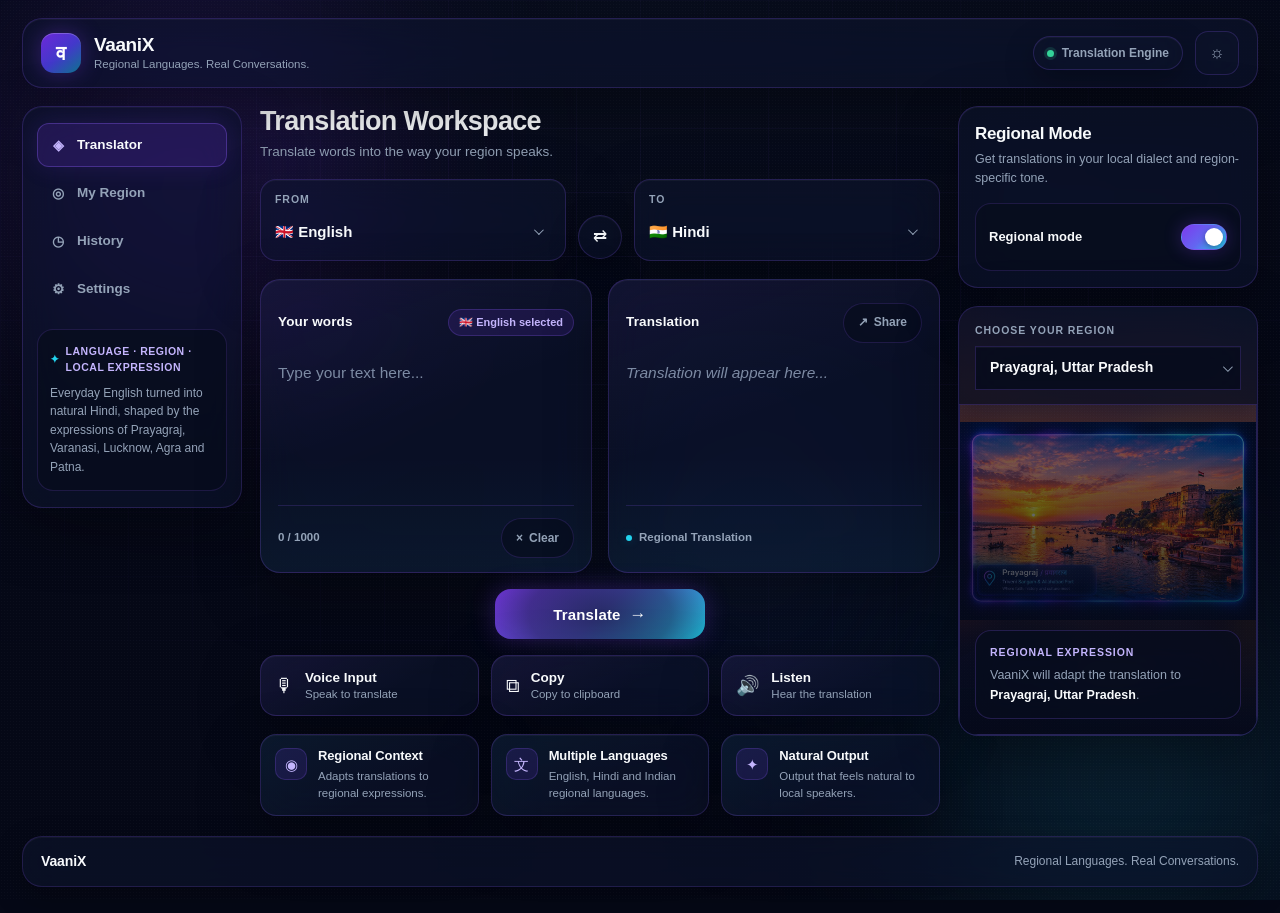
==== commit c042edea: "add full-panel region photos, sidebar and drawer; remove dead code - add local landmark photos per r" ====
--- a/index.html
+++ b/index.html
@@ -3,32 +3,58 @@
 <head>
 	<meta charset="UTF-8">
 	<meta name="viewport" content="width=device-width, initial-scale=1.0">
-	<title>VaaniX — Hyperlocal Language Translator</title>
+	<title>VaaniX — Regional Languages. Real Conversations.</title>
 
 	<!-- CSS -->
 	<link rel="stylesheet" href="css/base.css">
 	<link rel="stylesheet" href="css/navbar.css">
-	<link rel="stylesheet" href="css/hero.css">
+	<link rel="stylesheet" href="css/sidebar.css">
 	<link rel="stylesheet" href="css/language.css">
 	<link rel="stylesheet" href="css/translator.css">
 	<link rel="stylesheet" href="css/intelligence.css">
+	<link rel="stylesheet" href="css/region-visual.css">
 	<link rel="stylesheet" href="css/features.css">
 	<link rel="stylesheet" href="css/footer.css">
+	<link rel="stylesheet" href="css/drawer.css">
 	<link rel="stylesheet" href="css/responsive.css">
 </head>
 <body>
-	<!-- Background -->
-	<div class="grid-bg"></div>
+	<!-- Cinematic background. Purely decorative, never interactive. -->
+	<div class="backdrop" aria-hidden="true">
+		<span class="orb orb-purple"></span>
+		<span class="orb orb-cyan"></span>
+		<span class="orb orb-blue"></span>
+		<div class="mesh"></div>
+		<div class="grain"></div>
+	</div>
 
-	<!-- Components (filled in by js/app.js) -->
-	<div id="navbar"></div>
-	<div id="hero"></div>
-	<div id="language-selector"></div>
-	<div id="region-selector"></div>
-	<div id="translator"></div>
-	<div id="intelligence"></div>
-	<div id="features"></div>
-	<div id="footer"></div>
+	<div class="app">
+		<!-- Components (filled in by js/app.js) -->
+		<div id="navbar"></div>
+
+		<div class="app-grid">
+			<aside class="col col-nav" aria-label="Primary">
+				<div id="sidebar"></div>
+			</aside>
+
+			<main class="col col-main">
+				<div id="language-selector"></div>
+				<div id="translator"></div>
+				<div id="features"></div>
+			</main>
+
+			<aside class="col col-region" aria-label="Regional mode">
+				<div id="intelligence"></div>
+				<div id="region-selector"></div>
+			</aside>
+		</div>
+
+		<div id="footer"></div>
+	</div>
+
+	<!-- History / Settings drawer. Fixed overlay, so it sits outside .app
+	     to stay out of the three-column grid. -->
+	<div id="drawer"></div>
 
 	<!-- JavaScript -->
 	<script src="js/language.js"></script>
@@ -36,6 +62,8 @@
 	<script src="js/voice.js"></script>
 	<script src="js/clipboard.js"></script>
 	<script src="js/theme.js"></script>
+	<script src="js/nav.js"></script>
+	<script src="js/region-art.js"></script>
 	<script src="js/app.js"></script>
 </body>
-</html>+</html>
--- a/css/base.css
+++ b/css/base.css
@@ -1,121 +1,343 @@
-/* VAANIX - BASE  Reset, design tokens and page background */
-
-/* 1. RESET */
-* { margin: 0; padding: 0; box-sizing: border-box; }
-button { border: none; outline: none; cursor: pointer; }
-select { border: none; outline: none; }
-textarea { border: none; outline: none; resize: none; }
-a { text-decoration: none; color: inherit; }
-
-/* 2. BODY */
+/* =============================================================
+   VAANIX - BASE
+   Design tokens, reset, cinematic background, shared primitives.
+   ============================================================= */
+
+:root {
+	/* --- Surfaces / background --- */
+	--bg: #050816;
+	--bg-secondary: #080D1D;
+
+	--surface: rgba(13, 20, 42, 0.62);
+	--surface-strong: rgba(16, 24, 48, 0.82);
+	--surface-deep: rgba(8, 13, 29, 0.72);
+	--surface-region-select: rgba(8, 13, 29, 0.9);
+
+	/* --- Text --- */
+	--text: #F8FAFC;
+	--text-muted: #94A3B8;
+	/* The placeholder needs its own, lighter value: #64748B only reaches
+	   ~3.9:1 on the dark glass. */
+	--placeholder: #7C8AA3;
+
+	/* --- Brand --- */
+	/* Purple INK, for small text sitting on a purple-tinted surface (pills,
+	   icon chips, uppercase labels). The saturated fill it is used on is
+	   written inline per component. */
+	--accent-ink: #C4B5FD;
+	--cyan: #22D3EE;
+
+	/* --- Lines --- */
+	--border: rgba(139, 92, 246, 0.22);
+	--border-soft: rgba(139, 92, 246, 0.18);
+	--border-cyan: rgba(34, 211, 238, 0.25);
+
+	/* --- State --- */
+	--success: #34D399;
+
+	/* Text/icon colour placed on top of a saturated brand fill. */
+	--on-accent: #FFFFFF;
+
+	/* --- Gradients --- */
+	--gradient-primary: linear-gradient(135deg, #7C3AED, #6366F1, #22D3EE);
+	--gradient-button: linear-gradient(135deg, #7C3AED 0%, #6366F1 50%, #22D3EE 100%);
+	/* Deep variant for surfaces that carry a white glyph (logo mark). The
+	   bright --gradient-button ends on #22D3EE, where white text is only
+	   ~1.8:1; this one stays above 5:1 in both themes. */
+	--gradient-mark: linear-gradient(140deg, #6D28D9 0%, #4338CA 52%, #0E7490 100%);
+
+	/* --- Geometry --- */
+	--radius: 20px;
+	--radius-sm: 16px;
+	--radius-xs: 12px;
+	--radius-pill: 999px;
+
+	/* --- Elevation --- */
+	--shadow: 0 20px 60px rgba(0, 0, 0, 0.35);
+	--shadow-sm: 0 10px 30px rgba(0, 0, 0, 0.28);
+	--inset-hairline: inset 0 1px 0 rgba(255, 255, 255, 0.04);
+
+	/* --- Type --- */
+	--font: "Inter", -apple-system, BlinkMacSystemFont, "Segoe UI", Roboto, sans-serif;
+}
+
+/* =============================================================
+   LIGHT GLASS
+   A matching light theme, not an inversion: pale blue/lavender
+   page, white translucent glass, navy ink, purple + cyan accents.
+   ============================================================= */
+body.light-mode {
+	--bg: #EEF1F8;
+	--bg-secondary: #E4E9F5;
+
+	--surface: rgba(255, 255, 255, 0.62);
+	--surface-strong: rgba(255, 255, 255, 0.82);
+	--surface-deep: rgba(255, 255, 255, 0.72);
+	--surface-region-select: rgba(255, 255, 255, 0.94);
+
+	--text: #0B1220;
+	--text-muted: #4A5568;
+	/* The dark-theme #64748B only reaches ~4.2:1 on white glass, so the light
+	   theme darkens the placeholder. */
+	--placeholder: #5A6478;
+
+	--accent-ink: #5B21B6;
+	--cyan: #0891B2;
+
+	--border: rgba(109, 40, 217, 0.18);
+	--border-soft: rgba(109, 40, 217, 0.13);
+	--border-cyan: rgba(8, 145, 178, 0.22);
+
+	--shadow: 0 18px 46px rgba(30, 41, 82, 0.12);
+	--shadow-sm: 0 8px 22px rgba(30, 41, 82, 0.10);
+	--inset-hairline: inset 0 1px 0 rgba(255, 255, 255, 0.7);
+}
+
+/* =============================================================
+   RESET
+   ============================================================= */
+*,
+*::before,
+*::after { box-sizing: border-box; }
+
+html,
 body {
+	/* Belt-and-braces: the grid is built with minmax(0, 1fr) so nothing should
+	   overflow, but the requirement is explicit. */
+	overflow-x: hidden;
+	max-width: 100%;
+}
+
+body {
+	margin: 0;
 	min-height: 100vh;
-	background: var(--bg);
-	color: var(--text);
-	font-family: "Inter", -apple-system, BlinkMacSystemFont, "Segoe UI", sans-serif;
+	font-family: var(--font);
 	font-size: 15px;
 	line-height: 1.55;
+	color: var(--text);
+	background: var(--bg);
 	-webkit-font-smoothing: antialiased;
-	-moz-osx-font-smoothing: grayscale;
-	overflow-x: hidden;
-}
-::selection { background: rgba(138, 108, 255, 0.3); }
-
-/* Smooth theme switch (colors only, no layout) */
-body, body * {
-	transition-property: background-color, border-color, color;
-	transition-duration: 0.22s;
-	transition-timing-function: ease;
-}
-
-/* 3. DESIGN TOKENS - DARK (default) */
-:root {
-	--bg: #0b0f1a;
-	--nav-bg: rgba(11, 15, 26, 0.85);
-	--surface-solid: #121829;
-	--surface: rgba(255, 255, 255, 0.04);
-	--text: #eef1f8;
-	--text-muted: #9aa3b8;
-	--text-faint: #6b7489;
-	--placeholder: #5f6880;
-	--border: rgba(255, 255, 255, 0.1);
-	--border-strong: rgba(255, 255, 255, 0.2);
-	--primary: #8a6cff;
-	--accent: #54dcff;
-	--accent-text: #bdb3ff;
-	--primary-soft: rgba(138, 108, 255, 0.13);
-	--field-base: #5c6577;
-	--field-strong: #8b93a8;
-	--shadow-sm: 0 10px 26px rgba(0, 0, 0, 0.35);
-	--radius-xl: 24px;
-	--radius-lg: 18px;
-	--radius: 12px;
-	--grad-brand: linear-gradient(135deg, var(--primary), var(--accent));
-}
-
-/* 4. DESIGN TOKENS - LIGHT */
-body.light-mode {
-	--bg: #eef1f8;
-	--nav-bg: rgba(238, 241, 248, 0.88);
-	--surface-solid: #ffffff;
-	--surface: #f6f8fc;
-	--text: #151b2d;
-	--text-muted: #5a6478;
-	--text-faint: #6a7389;
-	--placeholder: #7d88a0;
-	--border: rgba(15, 23, 42, 0.12);
-	--border-strong: rgba(15, 23, 42, 0.2);
-	--primary: #6b4fd8;
-	--accent: #0b7285;
-	--accent-text: #6b4fd8;
-	--primary-soft: rgba(107, 79, 216, 0.1);
-	--field-base: #5b6478;
-	--field-strong: #3f4758;
-	--shadow-sm: 0 10px 24px rgba(28, 38, 70, 0.08);
-	--radius-xl: 24px;
-	--radius-lg: 18px;
-	--radius: 12px;
-}
-
-/* 5. PAGE BACKGROUND - fine grid + two soft brand glows */
-.grid-bg {
+	text-rendering: optimizeLegibility;
+	transition: background-color 0.35s ease, color 0.35s ease;
+}
+
+h1, h2, h3, p, ul { margin: 0; }
+ul { padding: 0; list-style: none; }
+
+button {
+	font: inherit;
+	color: inherit;
+	background: none;
+	border: 0;
+	cursor: pointer;
+}
+
+select {
+	font: inherit;
+	color: inherit;
+	-webkit-appearance: none;
+	-moz-appearance: none;
+	appearance: none;
+}
+
+/* Visible, on-brand focus ring. Never removed. */
+:focus-visible {
+	outline: 2px solid var(--cyan);
+	outline-offset: 2px;
+	border-radius: 6px;
+}
+
+::selection {
+	background: rgba(124, 58, 237, 0.35);
+	color: #fff;
+}
+
+/* =============================================================
+   CINEMATIC BACKGROUND
+   Darker than any card, so panels always read as the brighter layer.
+   ============================================================= */
+.backdrop {
 	position: fixed;
 	inset: 0;
-	z-index: -1;
+	z-index: 0;
+	overflow: hidden;
 	pointer-events: none;
+	background:
+		radial-gradient(120% 90% at 50% 0%, var(--bg-secondary) 0%, var(--bg) 62%),
+		var(--bg);
+	transition: background 0.35s ease;
+}
+
+.orb {
+	position: absolute;
+	display: block;
+	border-radius: 50%;
+	filter: blur(90px);
+	opacity: 0.5;
+}
+
+.orb-purple {
+	top: -14%;
+	left: -8%;
+	width: 46vw;
+	height: 46vw;
+	background: radial-gradient(circle, rgba(124, 58, 237, 0.55) 0%, rgba(124, 58, 237, 0) 68%);
+	animation: drift-a 26s ease-in-out infinite alternate;
+}
+
+.orb-cyan {
+	bottom: -18%;
+	right: -10%;
+	width: 44vw;
+	height: 44vw;
+	background: radial-gradient(circle, rgba(34, 211, 238, 0.34) 0%, rgba(34, 211, 238, 0) 68%);
+	animation: drift-b 32s ease-in-out infinite alternate;
+}
+
+.orb-blue {
+	top: 38%;
+	left: 42%;
+	width: 34vw;
+	height: 34vw;
+	background: radial-gradient(circle, rgba(59, 130, 246, 0.24) 0%, rgba(59, 130, 246, 0) 70%);
+	animation: drift-c 38s ease-in-out infinite alternate;
+}
+
+@keyframes drift-a {
+	from { transform: translate3d(0, 0, 0) scale(1); }
+	to   { transform: translate3d(4vw, 3vh, 0) scale(1.08); }
+}
+@keyframes drift-b {
+	from { transform: translate3d(0, 0, 0) scale(1.05); }
+	to   { transform: translate3d(-5vw, -4vh, 0) scale(1); }
+}
+@keyframes drift-c {
+	from { transform: translate3d(0, 0, 0) scale(1); }
+	to   { transform: translate3d(3vw, -3vh, 0) scale(1.1); }
+}
+
+/* Extremely faint technical grid. */
+.mesh {
+	position: absolute;
+	inset: 0;
 	background-image:
-		linear-gradient(rgba(255, 255, 255, 0.03) 1px, transparent 1px),
-		linear-gradient(90deg, rgba(255, 255, 255, 0.03) 1px, transparent 1px);
+		linear-gradient(rgba(139, 92, 246, 0.055) 1px, transparent 1px),
+		linear-gradient(90deg, rgba(139, 92, 246, 0.055) 1px, transparent 1px);
 	background-size: 64px 64px;
-	mask-image: linear-gradient(to bottom, rgba(0, 0, 0, 0.6), transparent 85%);
-	-webkit-mask-image: linear-gradient(to bottom, rgba(0, 0, 0, 0.6), transparent 85%);
-}
-.grid-bg::before {
-	content: "";
+	mask-image: radial-gradient(ellipse 90% 70% at 50% 35%, #000 20%, transparent 78%);
+	-webkit-mask-image: radial-gradient(ellipse 90% 70% at 50% 35%, #000 20%, transparent 78%);
+}
+
+/* Fine dot grain, keeps the large flat areas from banding. */
+.grain {
 	position: absolute;
-	top: -260px;
-	left: -180px;
-	width: 660px;
-	height: 660px;
-	border-radius: 50%;
-	background: radial-gradient(circle, rgba(138, 108, 255, 0.17), transparent 65%);
-}
-.grid-bg::after {
-	content: "";
-	position: absolute;
-	top: 140px;
-	right: -220px;
-	width: 560px;
-	height: 560px;
-	border-radius: 50%;
-	background: radial-gradient(circle, rgba(84, 220, 255, 0.09), transparent 65%);
-}
-
-/* Lighter grid + glows for light mode */
-body.light-mode .grid-bg {
+	inset: 0;
+	background-image: radial-gradient(rgba(248, 250, 252, 0.05) 0.5px, transparent 0.5px);
+	background-size: 3px 3px;
+	opacity: 0.5;
+}
+
+body.light-mode .orb-purple { opacity: 0.34; }
+body.light-mode .orb-cyan   { opacity: 0.3; }
+body.light-mode .orb-blue   { opacity: 0.22; }
+body.light-mode .mesh {
 	background-image:
-		linear-gradient(rgba(15, 23, 42, 0.05) 1px, transparent 1px),
-		linear-gradient(90deg, rgba(15, 23, 42, 0.05) 1px, transparent 1px);
-}
-body.light-mode .grid-bg::before { background: radial-gradient(circle, rgba(107, 79, 216, 0.11), transparent 65%); }
-body.light-mode .grid-bg::after { background: radial-gradient(circle, rgba(11, 114, 133, 0.08), transparent 65%); }+		linear-gradient(rgba(109, 40, 217, 0.05) 1px, transparent 1px),
+		linear-gradient(90deg, rgba(109, 40, 217, 0.05) 1px, transparent 1px);
+}
+body.light-mode .grain { opacity: 0.35; }
+
+/* =============================================================
+   SHELL / 3-COLUMN DASHBOARD
+   sidebar 220px | workspace flexible | regional 300px
+   ============================================================= */
+.app {
+	position: relative;
+	z-index: 1;
+	width: 100%;
+	max-width: 1560px;
+	margin: 0 auto;
+	padding: 18px 22px 26px;
+}
+
+.app-grid {
+	display: grid;
+	grid-template-columns: 220px minmax(0, 1fr) 300px;
+	gap: 18px;
+	align-items: start;
+}
+
+.col { min-width: 0; }
+
+.col-main {
+	display: flex;
+	flex-direction: column;
+	gap: 18px;
+}
+
+.col-region {
+	display: flex;
+	flex-direction: column;
+	gap: 18px;
+}
+
+/* =============================================================
+   SHARED GLASS PRIMITIVE
+   Every surface that gets the blur + border + shadow treatment. Panels that
+   need a deeper or lighter variant restate the properties themselves.
+   ============================================================= */
+.translation-card,
+.language-selector,
+.swap-btn,
+.region-panel,
+.region-visual,
+.intelligence-card,
+.action-card,
+.feature-card,
+.sidebar,
+.navbar,
+.engine-status,
+.ghost-btn {
+	background: var(--surface);
+	backdrop-filter: blur(20px) saturate(1.4);
+	-webkit-backdrop-filter: blur(20px) saturate(1.4);
+	border: 1px solid var(--border);
+	box-shadow: var(--shadow), var(--inset-hairline);
+}
+
+/* Small uppercase label used across panels. */
+.panel-title,
+.workspace-title,
+.card-title,
+.region-label,
+.selector-label,
+.intelligence-title,
+.feature-card h3 {
+	letter-spacing: -0.01em;
+}
+
+/* Shared transition for theme flips. Elements that need a different set of
+   transitioned properties declare their own `transition` shorthand. */
+.navbar,
+.sidebar,
+.translation-card,
+.language-selector,
+.region-panel,
+#inputText,
+.output-area {
+	transition:
+		background-color 0.3s ease,
+		border-color 0.3s ease,
+		box-shadow 0.3s ease,
+		color 0.3s ease;
+}
+
+@media (prefers-reduced-motion: reduce) {
+	*,
+	*::before,
+	*::after {
+		animation-duration: 0.001ms !important;
+		animation-iteration-count: 1 !important;
+		transition-duration: 0.001ms !important;
+	}
+}
--- a/css/navbar.css
+++ b/css/navbar.css
@@ -1,68 +1,119 @@
-/* VAANIX - NAVBAR */
-#navbar {
-	position: sticky;
-	top: 0;
-	z-index: 50;
-	background: var(--nav-bg);
-	backdrop-filter: blur(10px);
-	-webkit-backdrop-filter: blur(10px);
-	border-bottom: 1px solid var(--border);
-}
+/* =============================================================
+   VAANIX - HEADER
+   Compact floating glass bar: brand + tagline, engine status, theme.
+   ============================================================= */
+
 .navbar {
-	max-width: 1150px;
-	margin: auto;
-	padding: 14px 24px;
 	display: flex;
 	align-items: center;
 	justify-content: space-between;
-	gap: 20px;
+	gap: 16px;
+	padding: 12px 18px;
+	margin-bottom: 18px;
+	border-radius: var(--radius);
 }
-.brand { display: flex; align-items: center; gap: 13px; }
+
+.brand {
+	display: flex;
+	align-items: center;
+	gap: 13px;
+	min-width: 0;
+}
+
+/* --gradient-mark, not --gradient-button: see the token's note in base.css. */
 .brand-mark {
+	display: grid;
+	place-items: center;
+	flex-shrink: 0;
 	width: 40px;
 	height: 40px;
+	border-radius: 13px;
+	background: var(--gradient-mark);
+	color: var(--on-accent);
+	font-size: 20px;
+	font-weight: 700;
+	line-height: 1;
+	box-shadow:
+		0 0 22px rgba(124, 58, 237, 0.34),
+		inset 0 1px 0 rgba(255, 255, 255, 0.22);
+}
+
+.brand-info {
+	min-width: 0;
+}
+
+.brand-name {
+	font-size: 19px;
+	font-weight: 800;
+	letter-spacing: -0.02em;
+	line-height: 1.15;
+}
+
+.brand-tag {
+	margin-top: 1px;
+	font-size: 11.5px;
+	color: var(--text-muted);
+	line-height: 1.3;
+	white-space: nowrap;
+	overflow: hidden;
+	text-overflow: ellipsis;
+}
+
+.nav-actions {
+	display: flex;
+	align-items: center;
+	gap: 12px;
+	flex-shrink: 0;
+}
+
+.engine-status {
+	display: inline-flex;
+	align-items: center;
+	gap: 8px;
+	padding: 7px 13px;
+	border-radius: var(--radius-pill);
+	font-size: 12px;
+	font-weight: 600;
+	color: var(--text-muted);
+	box-shadow: var(--shadow-sm), var(--inset-hairline);
+}
+
+.status-dot {
+	width: 7px;
+	height: 7px;
+	border-radius: 50%;
+	background: var(--success);
+	box-shadow: 0 0 0 3px rgba(52, 211, 153, 0.16);
+	animation: pulse-dot 2.6s ease-in-out infinite;
+}
+
+@keyframes pulse-dot {
+	0%, 100% { box-shadow: 0 0 0 3px rgba(52, 211, 153, 0.16); }
+	50%      { box-shadow: 0 0 0 5px rgba(52, 211, 153, 0.05); }
+}
+
+.icon-btn {
 	display: grid;
 	place-items: center;
-	border-radius: 12px;
-	background: var(--grad-brand);
-	color: #fff;
-	font-size: 20px;
-	font-weight: 700;
-	box-shadow: 0 8px 22px rgba(138, 108, 255, 0.28);
-	transition: transform 0.25s;
+	width: 44px;
+	height: 44px;
+	border-radius: 13px;
+	font-size: 17px;
+	color: var(--text-muted);
+	background: var(--surface);
+	backdrop-filter: blur(20px);
+	-webkit-backdrop-filter: blur(20px);
+	border: 1px solid var(--border);
+	transition:
+		color 0.2s ease,
+		border-color 0.2s ease,
+		box-shadow 0.2s ease,
+		transform 0.2s ease;
 }
-.brand:hover .brand-mark { transform: rotate(-3deg); }
-.brand-name { font-size: 18px; font-weight: 800; letter-spacing: -0.4px; }
-.brand-tag { margin-top: 1px; color: var(--text-faint); font-size: 8.5px; font-weight: 700; letter-spacing: 2.2px; }
-.nav-actions { display: flex; align-items: center; gap: 12px; }
-.engine-status {
-	display: flex;
-	align-items: center;
-	gap: 8px;
-	padding: 8px 14px;
-	border-radius: 50px;
-	border: 1px solid var(--border);
-	background: var(--surface);
-	color: var(--text-muted);
-	font-size: 11.5px;
-	font-weight: 600;
+
+.icon-btn:hover {
+	color: var(--accent-ink);
+	border-color: var(--border-cyan);
+	box-shadow: 0 0 20px rgba(34, 211, 238, 0.18);
+	transform: translateY(-1px);
 }
-.status-dot { width: 7px; height: 7px; border-radius: 50%; background: #3eea9b; }
-.icon-btn {
-	width: 40px;
-	height: 40px;
-	border-radius: 12px;
-	border: 1px solid var(--border);
-	background: var(--surface);
-	color: var(--text);
-	font-size: 17px;
-	cursor: pointer;
-	transition: transform 0.2s, border-color 0.2s, background-color 0.2s;
-}
-.icon-btn:hover {
-	transform: translateY(-1px);
-	border-color: var(--border-strong);
-	background: var(--primary-soft);
-}
-.icon-btn:active { transform: scale(0.94); }
-.icon-btn:focus-visible, .engine-status:focus-within { outline: 2px solid var(--accent); outline-offset: 2px; }
--- a/css/sidebar.css
+++ b/css/sidebar.css
@@ -0,0 +1,118 @@
+/* =============================================================
+   VAANIX - SIDEBAR
+   Every item is a real <button> wired up in js/nav.js. "Translator"
+   is the current page; the rest are actions, not destinations.
+   ============================================================= */
+
+.sidebar {
+	display: flex;
+	flex-direction: column;
+	gap: 18px;
+	padding: 16px 14px;
+	border-radius: var(--radius);
+}
+
+.nav-list {
+	display: flex;
+	flex-direction: column;
+	gap: 4px;
+}
+
+.nav-item {
+	display: flex;
+	align-items: center;
+	gap: 11px;
+	width: 100%;
+	min-height: 44px;
+	padding: 10px 12px;
+	border-radius: var(--radius-xs);
+	border: 1px solid transparent;
+	font: inherit;
+	font-size: 13.5px;
+	font-weight: 600;
+	text-align: left;
+	color: var(--text-muted);
+	background: none;
+	cursor: pointer;
+	transition:
+		color 0.2s ease,
+		background-color 0.2s ease,
+		border-color 0.2s ease,
+		box-shadow 0.2s ease,
+		transform 0.2s ease;
+}
+
+.nav-glyph {
+	font-size: 14px;
+	line-height: 1;
+	width: 16px;
+	text-align: center;
+	color: var(--text-muted);
+	transition: color 0.2s ease;
+}
+
+.nav-text { min-width: 0; }
+
+/* Session-history count. Mirrors the .detected pill so the tint and the
+   accent-ink pairing are already contrast-checked in both themes. */
+.nav-badge {
+	margin-left: auto;
+	min-width: 20px;
+	padding: 2px 6px;
+	border-radius: var(--radius-pill);
+	background: rgba(124, 58, 237, 0.14);
+	border: 1px solid rgba(139, 92, 246, 0.24);
+	font-size: 10.5px;
+	font-weight: 700;
+	line-height: 1.5;
+	text-align: center;
+	color: var(--accent-ink);
+}
+
+.nav-badge[hidden] { display: none; }
+
+/* Hover is a lift, not a colour flood - inactive items stay quiet. */
+.nav-item:hover {
+	color: var(--text);
+	background: rgba(139, 92, 246, 0.08);
+	transform: translateX(2px);
+}
+
+.nav-item:hover .nav-glyph { color: var(--accent-ink); }
+
+.nav-item.is-active {
+	color: var(--text);
+	background: rgba(124, 58, 237, 0.18);
+	border: 1px solid rgba(139, 92, 246, 0.35);
+	box-shadow: 0 0 25px rgba(124, 58, 237, 0.15);
+}
+
+.nav-item.is-active .nav-glyph { color: var(--accent-ink); }
+
+/* ---------- Sidebar note (the retired hero copy, kept) ---------- */
+.sidebar-note {
+	padding: 13px 12px;
+	border-radius: var(--radius-sm);
+	background: var(--surface-deep);
+	border: 1px solid var(--border-soft);
+}
+
+.note-pill {
+	display: inline-flex;
+	align-items: center;
+	gap: 6px;
+	font-size: 10.5px;
+	font-weight: 700;
+	letter-spacing: 0.05em;
+	text-transform: uppercase;
+	color: var(--accent-ink);
+}
+
+.note-pill span { color: var(--cyan); }
+
+.note-text {
+	margin-top: 8px;
+	font-size: 12px;
+	line-height: 1.55;
+	color: var(--text-muted);
+}
--- a/css/language.css
+++ b/css/language.css
@@ -1,82 +1,128 @@
-/* VAANIX - LANGUAGE  Top segment of the translation workspace */
+/* =============================================================
+   VAANIX - WORKSPACE HEAD + LANGUAGE SELECTORS
+   Native <select> elements (js/language.js only relies on .value and
+   .options[].text), restyled - no custom dropdown behaviour invented.
+   ============================================================= */
 
-/* 1. LANGUAGE BAR (workspace segment 1) */
-.language-bar {
-	max-width: 1150px;
-	margin: 38px auto 0;
-	padding: 18px 22px;
-	display: grid;
-	grid-template-columns: 1fr 60px 1fr;
+.workspace-head {
+	display: flex;
+	flex-direction: column;
 	gap: 16px;
-	align-items: center;
-	background: var(--surface-solid);
-	border: 1px solid var(--border);
-	border-radius: var(--radius-xl) var(--radius-xl) 0 0;
-	box-shadow: var(--shadow-sm);
 }
 
-/* 2. FROM / TO FIELDS */
+.workspace-title {
+	font-size: 27px;
+	font-weight: 800;
+	letter-spacing: -0.025em;
+	line-height: 1.15;
+}
+
+.workspace-sub {
+	margin-top: 5px;
+	font-size: 13.5px;
+	color: var(--text-muted);
+}
+
+/* ---------- From / To / swap row ---------- */
+.language-bar {
+	display: grid;
+	grid-template-columns: minmax(0, 1fr) auto minmax(0, 1fr);
+	align-items: end;
+	gap: 12px;
+}
+
 .language-selector {
-	padding: 12px 16px 14px;
-	background: var(--surface);
-	border: 1px solid var(--border);
-	border-radius: var(--radius-lg);
-	transition: border-color 0.2s;
+	--sel-h: 34px;
+	position: relative;
+	display: flex;
+	flex-direction: column;
+	gap: 7px;
+	padding: 11px 14px 12px;
+	border-radius: var(--radius-sm);
+	min-width: 0;
 }
-.language-selector:hover { border-color: var(--border-strong); }
-.language-selector:focus-within { border-color: rgba(138, 108, 255, 0.55); }
+
 .selector-label {
-	display: block;
-	margin-bottom: 6px;
-	color: var(--text-faint);
-	font-size: 10px;
-	font-weight: 800;
-	letter-spacing: 2px;
+	font-size: 10.5px;
+	font-weight: 700;
+	letter-spacing: 0.09em;
+	text-transform: uppercase;
+	color: var(--text-muted);
 }
-.language-selector select { width: 100%; background: transparent; color: var(--text); font-size: 17px; font-weight: 650; }
-.language-selector select:focus-visible { outline: 2px solid var(--accent); outline-offset: 3px; border-radius: var(--radius); }
-select:disabled { opacity: 0.5; cursor: not-allowed; }
 
-/* Native option list follows the theme */
-.language-selector select option { background: var(--surface-solid); color: var(--text); }
+/* A bare <select> is only as tall as its line box (~23px), which is under the
+   24x24 WCAG 2.2 AA floor for this is the most-used control in the app, so the
+   select gets an explicit height and the chevron is derived from it. */
+#fromLanguage,
+#toLanguage {
+	width: 100%;
+	height: var(--sel-h);
+	padding: 0 26px 0 0;
+	font-size: 15px;
+	font-weight: 600;
+	color: var(--text);
+	background: transparent;
+	border: 0;
+	cursor: pointer;
+	/* Keeps long option text from pushing the layout wider than its column. */
+	min-width: 0;
+	text-overflow: ellipsis;
+}
 
-/* 3. SWAP BUTTON */
+/* Theme-aware chevron. */
+.language-selector::after {
+	content: "";
+	position: absolute;
+	right: 24px;
+	/* Vertically centred on the select: the wrapper's bottom padding, plus half
+	   the select's height, less half the chevron. */
+	bottom: calc(12px + var(--sel-h) / 2 - 3.5px);
+	width: 7px;
+	height: 7px;
+	border-right: 1.6px solid var(--text-muted);
+	border-bottom: 1.6px solid var(--text-muted);
+	transform: rotate(45deg) translateY(-2px);
+	pointer-events: none;
+	transition: border-color 0.2s ease;
+}
+
+.language-selector:hover { border-color: var(--border-cyan); }
+.language-selector:hover::after { border-color: var(--cyan); }
+
+/* Native dropdown list - only lightly themed where the UA allows it. */
+#fromLanguage option,
+#toLanguage option,
+#region option {
+	background: var(--surface-strong);
+	color: var(--text);
+}
+
+/* ---------- Swap ---------- */
 .swap-btn {
-	width: 54px;
-	height: 54px;
-	margin: auto;
 	display: grid;
 	place-items: center;
+	flex-shrink: 0;
+	width: 44px;
+	height: 44px;
+	margin-bottom: 2px;
 	border-radius: 50%;
-	border: 1px solid var(--border-strong);
-	background: var(--surface-solid);
-	color: var(--accent-text);
-	font-size: 21px;
-	cursor: pointer;
-	transition: transform 0.35s, border-color 0.2s, background-color 0.2s, box-shadow 0.25s;
-}
-.swap-btn:hover {
-	transform: rotate(180deg);
-	border-color: rgba(138, 108, 255, 0.6);
-	background: var(--primary-soft);
-	box-shadow: 0 0 24px rgba(138, 108, 255, 0.2);
-}
-.swap-btn:active { transform: rotate(180deg) scale(0.92); }
-.swap-btn:focus-visible { outline: 2px solid var(--accent); outline-offset: 2px; }
-
-/* 4. CHEVRON ARROWS (dark chevron by default) */
-.language-selector select {
-	appearance: none;
-	-webkit-appearance: none;
-	padding-right: 30px;
-	background-image: url("data:image/svg+xml,%3Csvg xmlns='http://www.w3.org/2000/svg' width='12' height='8' viewBox='0 0 12 8'%3E%3Cpath d='M1 1l5 5 5-5' fill='none' stroke='%238b93a8' stroke-width='1.8' stroke-linecap='round'/%3E%3C/svg%3E");
-	background-repeat: no-repeat;
-	background-position: right 12px center;
-	background-size: 12px 8px;
-	cursor: pointer;
+	font-size: 17px;
+	color: var(--text);
+	box-shadow: var(--shadow-sm), var(--inset-hairline);
+	transition:
+		color 0.22s ease,
+		border-color 0.22s ease,
+		box-shadow 0.22s ease,
+		transform 0.22s ease;
 }
 
-/* Lighter arrow for light mode */
-body.light-mode .language-selector select {
-	background-image: url("data:image/svg+xml,%3Csvg xmlns='http://www.w3.org/2000/svg' width='12' height='8' viewBox='0 0 12 8'%3E%3Cpath d='M1 1l5 5 5-5' fill='none' stroke='%235b6478' stroke-width='1.8' stroke-linecap='round'/%3E%3C/svg%3E");
-}+.swap-btn:hover {
+	color: var(--accent-ink);
+	border-color: rgba(139, 92, 246, 0.45);
+	box-shadow:
+		0 0 26px rgba(124, 58, 237, 0.32),
+		var(--inset-hairline);
+	transform: scale(1.07);
+}
+
+.swap-btn:active { transform: scale(0.97); }
--- a/css/translator.css
+++ b/css/translator.css
@@ -1,354 +1,377 @@
-/* VAANIX - TRANSLATOR
-   Regional Expression selector + translation workspace.
-   Main rules are DARK (uses the dark theme variables).
-   A body.light-mode block at the end restores the light look. */
-
-/* 1. REGIONAL EXPRESSION selector */
-.region-control {
-	max-width: 1150px;
-	margin: 24px auto 0;
-	padding: 14px 20px;
-	display: flex;
-	align-items: center;
+/* =============================================================
+   VAANIX - TRANSLATOR WORKSPACE
+   ============================================================= */
+
+.workspace {
+	display: flex;
+	flex-direction: column;
 	gap: 16px;
-	border-radius: 16px;
-	background: var(--surface-solid);
-	backdrop-filter: blur(14px);
-	-webkit-backdrop-filter: blur(14px);
-	border: 1px solid var(--border);
-	box-shadow: 0 10px 26px rgba(0, 0, 0, 0.35), 0 2px 44px rgba(138, 108, 255, 0.1);
-}
-
-/* Location pin chip */
-.region-chip {
-	flex-shrink: 0;
-	width: 42px;
-	height: 42px;
+}
+
+.translation-grid {
 	display: grid;
-	place-items: center;
-	border-radius: 12px;
-	background: var(--grad-brand);
-	font-size: 18px;
-	box-shadow: 0 8px 18px rgba(92, 132, 255, 0.3);
-}
-
-/* "YOUR REGION" label + select */
-.region-copy { flex: 1; min-width: 0; }
-
-.region-label {
-	display: block;
-	margin-bottom: 4px;
-	color: var(--accent-text);
-	font-size: 10px;
-	font-weight: 800;
-	letter-spacing: 2px;
-}
-
-.region-copy select {
-	width: 100%;
-	appearance: none;
-	-webkit-appearance: none;
-	padding-right: 30px;
-	background: transparent;
-	background-image: url("data:image/svg+xml,%3Csvg xmlns='http://www.w3.org/2000/svg' width='12' height='8' viewBox='0 0 12 8'%3E%3Cpath d='M1 1l5 5 5-5' fill='none' stroke='%239aa3b8' stroke-width='1.8' stroke-linecap='round'/%3E%3C/svg%3E");
-	background-repeat: no-repeat;
-	background-position: right 2px center;
-	background-size: 12px 8px;
-	color: var(--text);
-	font-size: 17px;
+	grid-template-columns: repeat(2, minmax(0, 1fr));
+	gap: 16px;
+}
+
+/* =============================================================
+   INPUT / OUTPUT PANELS
+   ============================================================= */
+.translation-card {
+	position: relative;
+	display: flex;
+	flex-direction: column;
+	min-width: 0;
+	padding: 16px 17px 14px;
+	border-radius: var(--radius);
+	/* Very subtle inner gradient so the glass is not perfectly flat. */
+	background-image:
+		linear-gradient(160deg, rgba(139, 92, 246, 0.07) 0%, transparent 46%),
+		linear-gradient(0deg, rgba(34, 211, 238, 0.045) 0%, transparent 40%);
+}
+
+.translation-card:focus-within {
+	border-color: var(--border-cyan);
+	box-shadow:
+		0 0 0 1px rgba(34, 211, 238, 0.25),
+		0 0 25px rgba(34, 211, 238, 0.08),
+		var(--shadow),
+		var(--inset-hairline);
+}
+
+/* Header and footer rows are pinned to the same height on BOTH cards. The input
+   card's header holds a small pill and its footer a button, while the output
+   card's header holds that button and its footer a bare label - without this the
+   two panels drift apart in height whenever they stack. The floor is the tallest
+   a chrome row can get: the 40px control plus the foot's 12px padding and 1px
+   rule. min-height does not cap, so leaving it lower lets the button stretch the
+   input card's footer past the output card's. */
+.card-header,
+.card-foot {
+	min-height: calc(40px + 12px + 1px);
+}
+
+.card-header {
+	display: flex;
+	align-items: center;
+	justify-content: space-between;
+	gap: 10px;
+	margin-bottom: 12px;
+}
+
+.card-title {
+	font-size: 13.5px;
 	font-weight: 700;
-	cursor: pointer;
-	transition: color 0.2s, border-color 0.2s;
-}
-.region-copy select:hover { color: var(--accent-text); }
-.region-copy select:focus-visible {
-	outline: 2px solid var(--accent);
-	outline-offset: 3px;
-	border-radius: var(--radius);
-}
-.region-copy select option { background: var(--surface-solid); color: var(--text); }
-
-/* Tiny "Regional expressions enabled" hint */
-.region-hint {
-	display: flex;
-	align-items: center;
-	gap: 8px;
-	flex-shrink: 0;
-	color: var(--text-muted);
+	letter-spacing: 0.01em;
+	color: var(--text);
+}
+
+.detected {
+	padding: 4px 10px;
+	border-radius: var(--radius-pill);
+	background: rgba(124, 58, 237, 0.14);
+	border: 1px solid rgba(139, 92, 246, 0.24);
 	font-size: 11px;
 	font-weight: 600;
+	color: var(--accent-ink);
 	white-space: nowrap;
-}
-.hint-dot {
-	width: 7px;
-	height: 7px;
+	overflow: hidden;
+	text-overflow: ellipsis;
+	max-width: 58%;
+}
+
+/* ---------- Textarea ---------- */
+#inputText {
+	flex: 1;
+	width: 100%;
+	min-height: 132px;
+	padding: 0;
+	font-family: var(--font);
+	font-size: 15.5px;
+	line-height: 1.6;
+	color: var(--text);
+	background: transparent;
+	border: 0;
+	resize: none;
+}
+
+#inputText::placeholder { color: var(--placeholder); }
+#inputText:focus { outline: none; }
+
+/* ---------- Output ---------- */
+.output-area {
+	flex: 1;
+	display: flex;
+	align-items: flex-start;
+	min-height: 132px;
+	font-size: 15.5px;
+	line-height: 1.6;
+	color: var(--text);
+	overflow-wrap: anywhere;
+}
+
+/* Class names are load-bearing: js/clipboard.js and js/voice.js both do
+   output.querySelector(".output-placeholder") to detect "nothing yet",
+   and js/translator.js re-creates both of these on clear / empty input. */
+.output-placeholder {
+	color: var(--placeholder);
+	font-style: italic;
+}
+
+.output-hint { color: var(--text-muted); }
+
+/* ---------- Card footer ---------- */
+.card-foot {
+	display: flex;
+	align-items: center;
+	justify-content: space-between;
+	gap: 10px;
+	margin-top: 12px;
+	padding-top: 12px;
+	border-top: 1px solid var(--border-soft);
+}
+
+.counter {
+	font-size: 11.5px;
+	font-weight: 600;
+	font-variant-numeric: tabular-nums;
+	color: var(--text-muted);
+}
+
+.regional-indicator {
+	display: inline-flex;
+	align-items: center;
+	gap: 7px;
+	font-size: 11.5px;
+	font-weight: 600;
+	color: var(--text-muted);
+}
+
+.regional-indicator > span {
+	width: 6px;
+	height: 6px;
 	border-radius: 50%;
-	background: #3eea9b;
-	box-shadow: 0 0 8px rgba(62, 234, 155, 0.7);
-}
-
-/* 2. TRANSLATION WORKSPACE - "YOUR WORDS" and "TRANSLATION" panels */
-.workspace { max-width: 1150px; margin: 20px auto 0; }
-
-/* Two-column panel layout */
-.translation-grid {
-	display: grid;
-	grid-template-columns: 1fr 1fr;
-	gap: 20px;
-}
-.translation-card {
-	position: relative;
-	min-height: 420px;
-	padding: 24px 24px 70px;
-	border-radius: 20px;
-	background: var(--surface-solid);
-	border: 1px solid var(--border);
-	box-shadow: 0 10px 26px rgba(0, 0, 0, 0.3), 0 0 44px rgba(138, 108, 255, 0.06);
-	transition: transform 0.25s, box-shadow 0.25s, border-color 0.25s;
-}
-.translation-card:hover {
-	transform: translateY(-2px);
-	border-color: rgba(138, 108, 255, 0.4);
-	box-shadow: 0 14px 32px rgba(0, 0, 0, 0.35), 0 0 52px rgba(138, 108, 255, 0.08);
-}
-
-/* 3. CARD HEADER - clean labels with blue indicator dots */
-.card-header {
-	display: flex;
-	align-items: center;
-	justify-content: space-between;
-	padding-bottom: 14px;
-	border-bottom: 1px solid var(--border);
-}
-.card-title {
-	display: flex;
-	align-items: center;
-	gap: 9px;
+	background: var(--cyan);
+	box-shadow: 0 0 10px var(--border-cyan);
+}
+
+/* ---------- Compact secondary controls ---------- */
+.ghost-btn {
+	display: inline-flex;
+	align-items: center;
+	justify-content: center;
+	gap: 6px;
+	min-height: 40px;
+	padding: 6px 14px;
+	border-radius: var(--radius-pill);
+	font-size: 12px;
+	font-weight: 600;
 	color: var(--text-muted);
-	font-size: 11px;
-	font-weight: 800;
-	letter-spacing: 1.4px;
-	text-transform: uppercase;
-}
-.card-title::before {
-	content: "";
-	width: 8px;
-	height: 8px;
-	border-radius: 50%;
-	background: var(--primary);
-	box-shadow: 0 0 8px rgba(138, 108, 255, 0.4);
-}
-.detected { color: var(--text-faint); font-size: 11.5px; font-weight: 600; }
-.regional-badge {
-	padding: 5px 11px;
-	border-radius: 50px;
-	background: var(--primary-soft);
-	border: 1px solid rgba(138, 108, 255, 0.3);
-	color: var(--accent-text);
-	font-size: 10.5px;
-	font-weight: 800;
-	letter-spacing: 0.4px;
-}
-
-/* 4. INPUT / OUTPUT AREAS */
-.translation-card textarea {
-	width: 100%;
-	height: 240px;
-	margin-top: 18px;
-	padding: 2px;
-	background: transparent;
-	color: var(--text);
-	font-family: inherit;
-	font-size: 20px;
-	line-height: 1.65;
-	caret-color: var(--accent);
-}
-.translation-card textarea::placeholder { color: var(--placeholder); }
-.translation-card textarea:focus-visible {
-	outline: 2px solid var(--accent);
-	outline-offset: 6px;
-	border-radius: var(--radius);
-}
-.output-area {
-	height: 240px;
-	margin-top: 18px;
-	overflow-y: auto;
-	color: var(--text);
-	font-size: 20px;
-	line-height: 1.65;
-	overflow-wrap: break-word;
-}
-.output-placeholder { color: var(--placeholder); }
-.output-hint { color: var(--accent); }
-
-/* 5. CARD BOTTOM BAR */
-.card-bottom {
-	position: absolute;
-	left: 24px;
-	right: 24px;
-	bottom: 18px;
-	display: flex;
-	align-items: center;
-	justify-content: space-between;
-	gap: 12px;
-	flex-wrap: wrap;
-}
-.input-tools { display: flex; gap: 8px; }
-.input-side { display: flex; align-items: center; gap: 14px; margin-left: auto; }
-
-/* 6. ROUND TOOL ICONS */
-.round-tool {
-	width: 40px;
-	height: 40px;
-	display: grid;
-	place-items: center;
-	border: 1px solid var(--border-strong);
-	border-radius: 12px;
-	background: var(--surface);
-	color: var(--field-strong);
-	font-size: 16px;
-	cursor: pointer;
-	transition: transform 0.2s, border-color 0.2s, background-color 0.2s, color 0.2s;
-}
-.round-tool:hover {
-	color: var(--text);
-	background: var(--primary-soft);
-	border-color: rgba(138, 108, 255, 0.4);
-	transform: translateY(-2px);
-}
-.round-tool:active { transform: scale(0.92); }
-.round-tool:focus-visible { outline: 2px solid var(--accent); outline-offset: 2px; }
-.round-tool.copied {
-	font-size: 10.5px;
-	white-space: nowrap;
-	color: #3eea9b;
-	border-color: rgba(62, 234, 155, 0.4);
-	background: rgba(62, 234, 155, 0.1);
-}
-.round-tool.recording {
-	color: #ff5d5d;
-	border-color: rgba(255, 93, 93, 0.45);
-	background: rgba(255, 93, 93, 0.12);
-	animation: mic-pulse 1s infinite;
-}
-@keyframes mic-pulse {
-	0% { box-shadow: 0 0 0 0 rgba(255, 93, 93, 0.4); }
-	100% { box-shadow: 0 0 0 10px rgba(255, 93, 93, 0); }
-}
-.counter { color: var(--text-faint); font-size: 11.5px; font-weight: 600; letter-spacing: 0.4px; }
-.regional-indicator { display: flex; align-items: center; gap: 7px; color: var(--text-faint); font-size: 11px; font-weight: 600; letter-spacing: 0.4px; }
-.regional-indicator span {
-	width: 7px;
-	height: 7px;
-	border-radius: 50%;
-	background: var(--primary);
-	box-shadow: 0 0 8px rgba(138, 108, 255, 0.5);
-}
-
-/* 7. TRANSLATE BUTTON - prominent action inside the input panel */
+	background: var(--surface-deep);
+	border: 1px solid var(--border-soft);
+	box-shadow: none;
+	transition:
+		color 0.2s ease,
+		border-color 0.2s ease,
+		box-shadow 0.2s ease,
+		transform 0.2s ease;
+}
+
+.ghost-btn:hover {
+	color: var(--text);
+	border-color: var(--border-cyan);
+	box-shadow: 0 0 18px rgba(34, 211, 238, 0.14);
+	transform: translateY(-1px);
+}
+
+.ghost-btn:active { transform: translateY(0); }
+
+/* =============================================================
+   TRANSLATE BUTTON
+   ============================================================= */
+.translate-row {
+	display: flex;
+	justify-content: center;
+}
+
 .translate-btn {
 	position: relative;
 	display: inline-flex;
 	align-items: center;
 	justify-content: center;
-	gap: 10px;
-	height: 46px;
-	padding: 0 20px;
-	border-radius: 14px;
-	background: var(--grad-brand);
-	color: #fff;
-	font-size: 14px;
-	font-weight: 800;
-	letter-spacing: 0.2px;
-	white-space: nowrap;
-	box-shadow: 0 10px 24px rgba(92, 132, 255, 0.3);
+	gap: 9px;
+	min-width: 210px;
+	height: 50px;
+	padding: 0 30px;
 	overflow: hidden;
-	cursor: pointer;
-	flex-shrink: 0;
-	transition: transform 0.25s, box-shadow 0.25s, filter 0.25s;
-}
+	isolation: isolate;
+	border-radius: var(--radius-sm);
+	background: var(--gradient-button);
+	color: var(--on-accent);
+	font-size: 15px;
+	font-weight: 700;
+	letter-spacing: 0.01em;
+	box-shadow: 0 0 25px rgba(124, 58, 237, 0.30);
+	transition:
+		transform 0.2s ease,
+		box-shadow 0.25s ease,
+		filter 0.25s ease;
+}
+
+/*
+	The gradient ends on #22D3EE, where white text is only ~1.8:1. Rather than
+	dull the whole button, a soft dark band sits behind the label only - the
+	outer thirds stay bright neon. Lifts white to ~5.4:1 at the arrow and
+	~7:1 behind the words.
+*/
 .translate-btn::after {
 	content: "";
 	position: absolute;
 	inset: 0;
-	background: linear-gradient(115deg, transparent 30%, rgba(255, 255, 255, 0.3) 50%, transparent 70%);
-	transform: translateX(-120%);
-	transition: transform 0.6s ease;
+	z-index: -1;
+	background: radial-gradient(62% 150% at 50% 50%,
+		rgba(3, 7, 18, 0.62) 0%,
+		rgba(3, 7, 18, 0.44) 55%,
+		rgba(3, 7, 18, 0) 100%);
 	pointer-events: none;
 }
-.translate-btn:hover::after { transform: translateX(120%); }
+
 .translate-btn:hover {
 	transform: translateY(-2px);
-	box-shadow: 0 14px 28px rgba(92, 132, 255, 0.38);
-	filter: brightness(1.06);
-}
-.translate-btn:active { transform: translateY(0) scale(0.97); }
-.translate-btn:focus-visible { outline: 2px solid var(--accent); outline-offset: 3px; }
-.translate-icon { font-size: 15px; }
-.translate-btn .arrow { font-size: 19px; transition: transform 0.25s; }
-.translate-btn:hover .arrow { transform: translateX(4px); }
-
-/* 8. LIGHT MODE
-   Restores the light/off-white panel appearance exactly.
-   Only backgrounds, borders and colors change - no layout. */
-body.light-mode .region-control {
-	background: linear-gradient(135deg, rgba(255, 255, 255, 0.92), rgba(239, 243, 253, 0.94));
-	border: 1px solid rgba(255, 255, 255, 0.75);
-	box-shadow: 0 10px 26px rgba(16, 32, 72, 0.1), 0 2px 44px rgba(92, 132, 255, 0.16);
-}
-body.light-mode .region-label { color: #2f54b0; }
-body.light-mode .region-copy select {
-	background-image: url("data:image/svg+xml,%3Csvg xmlns='http://www.w3.org/2000/svg' width='12' height='8' viewBox='0 0 12 8'%3E%3Cpath d='M1 1l5 5 5-5' fill='none' stroke='%235b6478' stroke-width='1.8' stroke-linecap='round'/%3E%3C/svg%3E");
-	color: #1d2b4a;
-}
-body.light-mode .region-copy select:hover { color: #2f54b0; }
-body.light-mode .region-copy select:focus-visible { outline: 2px solid #2f54b0; }
-body.light-mode .region-copy select option { background: #ffffff; color: #1d2b4a; }
-body.light-mode .region-hint { color: #4d5c7d; }
-body.light-mode .translation-card {
-	background: linear-gradient(160deg, rgba(255, 255, 255, 0.97), #f3f6fc);
-	border: 1px solid rgba(140, 158, 198, 0.3);
-	box-shadow: 0 8px 22px rgba(16, 32, 72, 0.06);
-}
-body.light-mode .translation-card:hover {
-	border-color: rgba(47, 84, 176, 0.35);
-	box-shadow: 0 14px 30px rgba(16, 32, 72, 0.09);
-}
-body.light-mode .card-header { border-bottom: 1px solid rgba(29, 43, 74, 0.1); }
-body.light-mode .card-title { color: #3a4a6b; }
-body.light-mode .card-title::before { background: #2f54b0; box-shadow: 0 0 8px rgba(47, 84, 176, 0.35); }
-body.light-mode .detected { color: #5f6d89; }
-body.light-mode .regional-badge {
-	background: rgba(47, 84, 176, 0.08);
-	border: 1px solid rgba(47, 84, 176, 0.25);
-	color: #2f54b0;
-}
-body.light-mode .translation-card textarea { color: #1d2b4a; caret-color: #2f54b0; }
-body.light-mode .translation-card textarea::placeholder { color: #8391ab; }
-body.light-mode .translation-card textarea:focus-visible { outline: 2px solid #2f54b0; }
-body.light-mode .output-area { color: #1d2b4a; }
-body.light-mode .output-placeholder { color: #8391ab; }
-body.light-mode .output-hint { color: #2f54b0; }
-body.light-mode .round-tool {
-	border: 1px solid rgba(29, 43, 74, 0.12);
-	background: rgba(47, 84, 176, 0.05);
-	color: #5f6d89;
-}
-body.light-mode .round-tool:hover {
-	color: #2f54b0;
-	background: rgba(47, 84, 176, 0.1);
-	border-color: rgba(47, 84, 176, 0.35);
-}
-body.light-mode .round-tool.copied {
-	color: #1f8a57;
-	border-color: rgba(31, 138, 87, 0.4);
-	background: rgba(31, 138, 87, 0.08);
-}
-body.light-mode .round-tool.recording {
-	color: #e5484d;
-	border-color: rgba(229, 72, 77, 0.4);
-	background: rgba(229, 72, 77, 0.08);
-}
-body.light-mode .counter { color: #5f6d89; }
-body.light-mode .regional-indicator { color: #5f6d89; }
-body.light-mode .regional-indicator span { background: #2f54b0; box-shadow: 0 0 8px rgba(47, 84, 176, 0.5); }+	filter: brightness(1.08);
+	box-shadow:
+		0 0 34px rgba(124, 58, 237, 0.46),
+		0 0 60px rgba(34, 211, 238, 0.18);
+}
+
+.translate-btn:active { transform: translateY(0); }
+
+.translate-arrow {
+	font-size: 17px;
+	line-height: 1;
+	transition: transform 0.22s ease;
+}
+
+.translate-btn:hover .translate-arrow { transform: translateX(4px); }
+
+/* =============================================================
+   ACTION CARDS
+   ------------------------------------------------------
+   IMPORTANT STRUCTURAL NOTE
+   The <button> is a childless, absolutely positioned overlay. js/voice.js does
+   micButton.textContent = "🔴" and js/clipboard.js does copyButton.textContent
+   = "✓ Copied", either of which would destroy any markup inside the button.
+   Keep the icon / title / desc as siblings of the button, never children.
+   ============================================================= */
+.action-row {
+	display: grid;
+	grid-template-columns: repeat(3, minmax(0, 1fr));
+	gap: 12px;
+}
+
+.action-card {
+	position: relative;
+	display: flex;
+	align-items: center;
+	gap: 11px;
+	min-width: 0;
+	padding: 13px 14px;
+	overflow: hidden;
+	border-radius: var(--radius-sm);
+	background-image: linear-gradient(150deg, rgba(139, 92, 246, 0.08) 0%, transparent 60%);
+	transition:
+		transform 0.2s ease,
+		border-color 0.2s ease,
+		box-shadow 0.25s ease,
+		background-color 0.2s ease;
+}
+
+.action-card:hover {
+	transform: translateY(-2px);
+	border-color: rgba(139, 92, 246, 0.4);
+	box-shadow:
+		0 0 30px rgba(124, 58, 237, 0.12),
+		var(--shadow),
+		var(--inset-hairline);
+}
+
+.action-icon {
+	flex-shrink: 0;
+	font-size: 19px;
+	line-height: 1;
+	filter: saturate(0.85);
+	transition: filter 0.2s ease, transform 0.2s ease;
+}
+
+.action-card:hover .action-icon {
+	filter: saturate(1.1);
+	transform: scale(1.06);
+}
+
+.action-text {
+	display: flex;
+	flex-direction: column;
+	min-width: 0;
+}
+
+.action-title {
+	font-size: 13.5px;
+	font-weight: 700;
+	color: var(--text);
+	line-height: 1.3;
+}
+
+.action-desc {
+	font-size: 11.5px;
+	color: var(--text-muted);
+	line-height: 1.35;
+	overflow: hidden;
+	text-overflow: ellipsis;
+	white-space: nowrap;
+}
+
+/* The hit target. No children, no visible glyph - it is purely a hit area. */
+.action-hit {
+	position: absolute;
+	inset: 0;
+	z-index: 2;
+	width: 100%;
+	height: 100%;
+	padding: 0;
+	border-radius: inherit;
+	background: transparent;
+	color: transparent;
+	font-size: 0;
+	cursor: pointer;
+}
+
+.action-hit:focus-visible {
+	outline: 2px solid var(--cyan);
+	outline-offset: -3px;
+}
+
+/* ---------- JS-driven states (voice.js .recording, clipboard.js .copied) ---- */
+.action-card:has(.action-hit.recording) {
+	border-color: rgba(251, 113, 133, 0.45);
+	box-shadow: 0 0 24px rgba(251, 113, 133, 0.18), var(--inset-hairline);
+}
+
+.action-card:has(.action-hit.recording) .action-icon {
+	filter: none;
+	animation: mic-pulse 1.1s ease-in-out infinite;
+}
+
+@keyframes mic-pulse {
+	0%, 100% { transform: scale(1);    opacity: 1; }
+	50%      { transform: scale(1.14); opacity: 0.75; }
+}
+
+.action-card:has(.action-hit.copied) {
+	border-color: rgba(52, 211, 153, 0.45);
+	box-shadow: 0 0 24px rgba(52, 211, 153, 0.18), var(--inset-hairline);
+}
+
+.action-card:has(.action-hit.copied) .action-title::after {
+	content: " ✓";
+	color: var(--success);
+}
--- a/css/intelligence.css
+++ b/css/intelligence.css
@@ -1,71 +1,262 @@
-/* VAANIX - REGIONAL INTELLIGENCE
-   Live context strip that completes the regional result */
-.intelligence-card {
-	max-width: 1150px;
-	margin: 26px auto 0;
-	padding: 16px 22px;
+/* =============================================================
+   VAANIX - REGIONAL MODE PANEL
+   ============================================================= */
+
+.region-panel {
+	padding: 17px 16px 16px;
+	border-radius: var(--radius);
+}
+
+.region-panel-head {
+	margin-bottom: 15px;
+}
+
+.panel-title {
+	font-size: 17px;
+	font-weight: 800;
+	letter-spacing: -0.02em;
+	line-height: 1.2;
+}
+
+.panel-sub {
+	margin-top: 6px;
+	font-size: 12.5px;
+	line-height: 1.5;
+	color: var(--text-muted);
+}
+
+/* ---------- Regional toggle ---------- */
+.region-toggle-control {
 	display: flex;
 	align-items: center;
 	justify-content: space-between;
-	gap: 18px;
-	background: var(--surface);
+	gap: 12px;
+	padding: 11px 13px;
+	border-radius: var(--radius-sm);
+	background: var(--surface-deep);
+	border: 1px solid var(--border-soft);
+}
+
+.region-toggle-label {
+	font-size: 13px;
+	font-weight: 700;
+	color: var(--text);
+}
+
+/* The label is the click target, so it is 44px tall while the visible track
+   stays 26px - padding the whole switch would make the pill look chunky. */
+.switch {
+	position: relative;
+	display: inline-block;
+	flex-shrink: 0;
+	width: 46px;
+	height: 44px;
+	cursor: pointer;
+}
+
+.switch input {
+	position: absolute;
+	opacity: 0;
+	width: 100%;
+	height: 100%;
+	margin: 0;
+	cursor: pointer;
+}
+
+	.slider {
+	position: absolute;
+	left: 0;
+	right: 0;
+	top: 50%;
+	height: 26px;
+	transform: translateY(-50%);
+	border-radius: var(--radius-pill);
+	background: rgba(100, 116, 139, 0.32);
+	border: 1px solid var(--border-soft);
+	transition: background-color 0.28s ease, border-color 0.28s ease, box-shadow 0.28s ease;
+}
+
+.slider::before {
+	content: "";
+	position: absolute;
+	top: 3px;
+	left: 3px;
+	width: 18px;
+	height: 18px;
+	border-radius: 50%;
+	background: var(--on-accent);
+	box-shadow: 0 2px 6px rgba(0, 0, 0, 0.35);
+	transition: transform 0.28s cubic-bezier(0.4, 0, 0.2, 1);
+}
+
+.switch input:checked + .slider {
+	background: var(--gradient-primary);
+	border-color: rgba(139, 92, 246, 0.4);
+	box-shadow: 0 0 18px rgba(124, 58, 237, 0.32);
+}
+
+.switch input:checked + .slider::before { transform: translateX(20px); }
+
+.switch input:focus-visible + .slider {
+	outline: 2px solid var(--cyan);
+	outline-offset: 2px;
+}
+
+/* ---------- Region select ---------- */
+.region-label {
+	display: block;
+	margin-bottom: 8px;
+	font-size: 10.5px;
+	font-weight: 700;
+	letter-spacing: 0.09em;
+	text-transform: uppercase;
+	color: var(--text-muted);
+}
+
+/* =============================================================
+   REGION PANEL: PHOTO AS THE PANEL BACKGROUND
+
+   .region-visual is stretched to fill the whole panel, so the landmark photo
+   is the backdrop for the entire column rather than a strip inside it. The
+   content then sits on its own glass surface, which is what keeps the text
+   readable: a photo behind body text cannot be given a guaranteed contrast
+   ratio, whereas a fixed-alpha glass panel over it can. Both themes are
+   verified against real rendered pixels, not just computed styles.
+   ============================================================= */
+.region-panel--pick {
+	position: relative;
+	overflow: hidden;
+	isolation: isolate;
+	display: flex;
+	flex-direction: column;
+	/* The controls sit in a full-bleed bar on the photo's top edge, the photo
+	   runs as an uninterrupted hero band through the middle, and the
+	   intelligence card is inset at the bottom. Composition over a card-in-a-
+	   card look, and the label lands on the image rather than below it.
+	   padding:0 cancels .region-panel's inset for the top bar to bleed. */
+	padding: 0;
+	min-height: 430px;
+}
+
+/* The control bar: full-bleed against the photo's top edge, so "Choose Your
+   Region" and the select sit ON the image instead of floating in a padded box.
+   Kept on glass so the label never has to fight the photograph for contrast. */
+.region-picker {
+	--sel-h: 44px;
+	position: relative;
+	z-index: 1;
+	flex: 0 0 auto;
+	padding: 15px 16px 14px;
+	border-radius: 0;
+	background: var(--surface-deep);
+	backdrop-filter: blur(20px) saturate(1.4);
+	-webkit-backdrop-filter: blur(20px) saturate(1.4);
+	border: 0;
+	border-bottom: 1px solid var(--border);
+	box-shadow: 0 10px 24px rgba(2, 5, 18, 0.28);
+}
+
+/* Pushed to the bottom and inset on the sides, so the photo reads as one
+   continuous band between the control bar and this card. */
+.region-panel--pick .intelligence-card {
+	position: relative;
+	z-index: 1;
+	margin: auto 16px 16px;
+}
+
+/* Light Glass over a photograph is not dark enough for --text-muted: measured
+   4.04:1 against the real pixels behind it. Raising the card's opacity lifts
+   the backdrop and restores the margin, without touching the text token that
+   every other panel depends on. */
+body.light-mode .region-panel--pick .region-picker,
+body.light-mode .region-panel--pick .intelligence-card {
+	background: rgba(255, 255, 255, 0.9);
+}
+
+#region {
+	width: 100%;
+	height: var(--sel-h);
+	padding: 0 34px 0 14px;
+	/* Square corners, matching the full-bleed control bar. Rounded corners on a
+	   native <select> also leave the photo showing through the corner triangles,
+	   and a contrast audit that measures the element box (a <select> yields no
+	   range rects for its own text) reads those bright pixels as the backdrop. */
+	border-radius: 0;
+	font-size: 14px;
+	font-weight: 600;
+	color: var(--text);
+	cursor: pointer;
+	min-width: 0;
+	text-overflow: ellipsis;
+	/* Its own, far more opaque surface than the shared --surface: this select
+	   sits directly on a photograph, and at 0.62 the value text measured only
+	   3.4:1 in dark mode and 4.0:1 in light against the real pixels behind it.
+	   0.9 clears 4.5:1 in both without flattening the glass bar around it. */
+	background: var(--surface-region-select);
+	backdrop-filter: blur(20px) saturate(1.4);
+	-webkit-backdrop-filter: blur(20px) saturate(1.4);
 	border: 1px solid var(--border);
-	border-radius: var(--radius-lg);
-	transition: border-color 0.2s, box-shadow 0.2s;
-}
-.intelligence-card:hover { border-color: var(--border-strong); }
-.intelligence-card:focus-within { border-color: rgba(138, 108, 255, 0.5); }
-.intelligence-main { display: flex; align-items: center; gap: 14px; min-width: 0; }
-.spark-icon {
-	flex-shrink: 0;
-	width: 40px;
-	height: 40px;
-	display: grid;
-	place-items: center;
-	border-radius: 13px;
-	background: var(--primary-soft);
-	border: 1px solid rgba(138, 108, 255, 0.24);
-	color: var(--accent-text);
-	font-size: 17px;
-}
-.intelligence-title { font-size: 14px; font-weight: 800; letter-spacing: -0.2px; }
+	box-shadow: var(--inset-hairline);
+	transition: border-color 0.2s ease, box-shadow 0.2s ease;
+}
+
+/* Theme-aware chevron. `select { appearance: none }` in css/base.css strips
+   the native arrow, so it has to be drawn - the 34px right padding above
+   reserves exactly this much room. Mirrors .language-selector::after. */
+.region-picker::after {
+	content: "";
+	position: absolute;
+	right: 27px;
+	/* 14px = the bar's bottom padding, so the chevron centres on the select
+	   rather than on the bar. */
+	bottom: calc(14px + var(--sel-h) / 2 - 3.5px);
+	width: 7px;
+	height: 7px;
+	border-right: 1.6px solid var(--text-muted);
+	border-bottom: 1.6px solid var(--text-muted);
+	transform: rotate(45deg) translateY(-2px);
+	pointer-events: none;
+	transition: border-color 0.2s ease;
+}
+
+.region-picker:hover::after { border-color: var(--cyan); }
+
+#region:hover {
+	border-color: var(--border-cyan);
+	box-shadow: 0 0 0 1px rgba(34, 211, 238, 0.25), 0 0 25px rgba(34, 211, 238, 0.08);
+}
+
+/* =============================================================
+   REGIONAL EXPRESSION INFO
+   #intelligenceText is dimmed to 0.45 by js/translator.js when the
+   regional toggle is off. That opacity change is set inline by JS,
+   so nothing here may override it.
+   ============================================================= */
+.intelligence-card {
+	padding: 13px 14px;
+	border-radius: var(--radius-sm);
+	background: var(--surface-deep);
+	box-shadow: none;
+	transition: opacity 0.35s ease, border-color 0.3s ease, background-color 0.3s ease;
+}
+
+.intelligence-title {
+	margin-bottom: 6px;
+	font-size: 10.5px;
+	font-weight: 700;
+	letter-spacing: 0.09em;
+	text-transform: uppercase;
+	color: var(--accent-ink);
+}
+
 .intelligence-text {
-	margin-top: 4px;
-	color: var(--text-muted);
 	font-size: 12.5px;
 	line-height: 1.55;
-	transition: opacity 0.25s;
-}
-.intelligence-text strong { color: var(--accent-text); font-weight: 700; }
-.region-toggle-control { display: flex; align-items: center; gap: 12px; flex-shrink: 0; }
-.region-toggle-label { color: var(--text-muted); font-size: 12.5px; font-weight: 600; }
-
-/* Toggle switch */
-.switch { position: relative; width: 50px; height: 28px; flex-shrink: 0; }
-.switch input { width: 0; height: 0; opacity: 0; }
-.slider {
-	position: absolute;
-	inset: 0;
-	border-radius: 50px;
-	background: var(--border-strong);
-	cursor: pointer;
-	transition: background-color 0.3s;
-}
-.slider::before {
-	content: "";
-	position: absolute;
-	width: 22px;
-	height: 22px;
-	left: 3px;
-	top: 3px;
-	border-radius: 50%;
-	background: #fff;
-	box-shadow: 0 2px 6px rgba(0, 0, 0, 0.35);
-	transition: transform 0.3s;
-}
-.switch input:checked + .slider { background: var(--grad-brand); }
-.switch input:checked + .slider::before { transform: translateX(22px); }
-.switch input:focus-visible + .slider { outline: 2px solid var(--accent); outline-offset: 2px; }
-
-/* Lighter track for light mode */
-body.light-mode .slider { background: #d6dcea; }+	color: var(--text-muted);
+	transition: color 0.3s ease;
+}
+
+.intelligence-text strong {
+	color: var(--text);
+	font-weight: 700;
+}
--- a/css/region-visual.css
+++ b/css/region-visual.css
@@ -0,0 +1,215 @@
+/* =============================================================
+   VAANIX - REGION VISUAL
+   The only stylesheet allowed to use raw hex values: these ARE the
+   illustration. The scene is layered gradients (sky, hills, river)
+   plus an inline SVG landmark injected by js/region-art.js, so there
+   is no image request, no asset to preload and nothing that can fail
+   to load. Per-region identity comes from --art-glow / --art-ink,
+   switched by the data-region attribute on .region-visual.
+   ============================================================= */
+
+/* Fills .region-panel edge to edge and sits behind the panel's content, so
+   the landmark photo is the panel's backdrop rather than a card inside it.
+   Only one .region-visual exists in the app (components/region-selector.html),
+   and it is always inside .region-panel--pick, so these values are final. */
+.region-visual {
+	--art-glow: rgba(34, 211, 238, 0.30);
+	--art-glow-2: rgba(124, 58, 237, 0.44);
+	--art-ink: #C7D2FE;
+
+	position: absolute;
+	inset: 0;
+	z-index: 0;
+	overflow: hidden;
+	/* No radius and no shadow: the panel's own border-radius clips it. */
+	border-radius: 0;
+	box-shadow: none;
+}
+
+/* ---------- Per-region grading ----------
+   --art-glow / --art-glow-2 tint the sky, --art-ink is the landmark
+   silhouette. Every ink is light: the city is lit from behind, and a
+   dark silhouette would sink into the hills behind it. */
+.region-visual[data-region="prayagraj"] { --art-glow: rgba(252, 175, 120, 0.34); --art-glow-2: rgba(190, 92, 60, 0.40); --art-ink: #FCD9B6; }
+.region-visual[data-region="varanasi"] { --art-glow: rgba(251, 146, 60, 0.34); --art-glow-2: rgba(190, 70, 90, 0.38); --art-ink: #FED7AA; }
+.region-visual[data-region="lucknow"] { --art-glow: rgba(192, 132, 252, 0.32); --art-glow-2: rgba(45, 122, 160, 0.38); --art-ink: #E9D5FF; }
+.region-visual[data-region="agra"] { --art-glow: rgba(251, 191, 36, 0.32); --art-glow-2: rgba(120, 90, 200, 0.34); --art-ink: #F1F5F9; }
+.region-visual[data-region="patna"] { --art-glow: rgba(125, 211, 252, 0.34); --art-glow-2: rgba(80, 110, 190, 0.36); --art-ink: #E0F2FE; }
+.region-visual[data-region="standard"] { --art-glow: rgba(34, 211, 238, 0.30); --art-glow-2: rgba(124, 58, 237, 0.44); --art-ink: #DDD6FE; }
+
+.visual-sky {
+	position: absolute;
+	inset: 0;
+	background:
+		radial-gradient(90% 62% at 78% 8%, var(--art-glow) 0%, transparent 62%),
+		radial-gradient(80% 70% at 14% 4%, var(--art-glow-2) 0%, transparent 64%),
+		linear-gradient(180deg, #131C3C 0%, #0C142E 55%, #0A0F26 100%);
+}
+
+.visual-hills {
+	position: absolute;
+	left: -6%;
+	right: -6%;
+	bottom: 34px;
+	height: 84px;
+	background:
+		radial-gradient(58% 100% at 22% 100%, rgba(124, 58, 237, 0.42) 0%, transparent 70%),
+		radial-gradient(52% 100% at 68% 100%, rgba(59, 130, 246, 0.34) 0%, transparent 72%),
+		linear-gradient(180deg, #1B2450 0%, #131A3C 100%);
+	clip-path: polygon(0% 100%, 0% 62%, 14% 30%, 27% 55%, 42% 22%, 57% 52%, 71% 28%, 86% 56%, 100% 34%, 100% 100%);
+}
+
+.visual-river {
+	position: absolute;
+	left: 0;
+	right: 0;
+	bottom: 0;
+	height: 46px;
+	background:
+		linear-gradient(180deg, rgba(34, 211, 238, 0.20) 0%, rgba(34, 211, 238, 0.07) 100%),
+		linear-gradient(180deg, #0A0F26 0%, #070B1C 100%);
+	box-shadow: inset 0 1px 0 rgba(34, 211, 238, 0.24);
+}
+
+/* Dark gradient overlay + fine grain, so the scene reads as a photograph
+   rather than as flat CSS shapes. */
+.visual-grain {
+	position: absolute;
+	inset: 0;
+	background:
+		linear-gradient(180deg, rgba(5, 8, 22, 0.35) 0%, rgba(5, 8, 22, 0.72) 100%),
+		radial-gradient(rgba(248, 250, 252, 0.06) 0.5px, transparent 0.5px);
+	background-size: auto, 3px 3px;
+}
+
+/* ---------- Light Glass version ---------- */
+body.light-mode .visual-sky {
+	background:
+		radial-gradient(90% 62% at 78% 8%, rgba(8, 145, 178, 0.20) 0%, transparent 62%),
+		radial-gradient(80% 70% at 14% 4%, rgba(109, 40, 217, 0.20) 0%, transparent 64%),
+		linear-gradient(180deg, #C7D2FE 0%, #DBE3FA 100%);
+}
+
+body.light-mode .visual-hills {
+	background:
+		radial-gradient(58% 100% at 22% 100%, rgba(109, 40, 217, 0.26) 0%, transparent 70%),
+		radial-gradient(52% 100% at 68% 100%, rgba(37, 99, 235, 0.22) 0%, transparent 72%),
+		linear-gradient(180deg, #A5B4FC 0%, #C7D2FE 100%);
+}
+
+body.light-mode .visual-river {
+	background:
+		linear-gradient(180deg, rgba(8, 145, 178, 0.18) 0%, rgba(8, 145, 178, 0.05) 100%),
+		linear-gradient(180deg, #C7D2FE 0%, #DBE3FA 100%);
+	box-shadow: inset 0 1px 0 rgba(8, 145, 178, 0.3);
+}
+
+body.light-mode .visual-grain {
+	background:
+		linear-gradient(180deg, rgba(255, 255, 255, 0.10) 0%, rgba(30, 41, 82, 0.16) 100%),
+		radial-gradient(rgba(30, 41, 82, 0.07) 0.5px, transparent 0.5px);
+	background-size: auto, 3px 3px;
+}
+
+/* =============================================================
+   LANDMARK LAYER (injected by js/region-art.js)
+   ============================================================= */
+
+/* Sits between the hills and the river, so the base of each silhouette
+   meets the waterline and its lower edge is hidden behind the water. */
+.visual-art {
+	position: absolute;
+	left: 0;
+	right: 0;
+	bottom: 34px;
+	height: 88px;
+	opacity: 0.92;
+	transition: opacity 0.22s ease;
+}
+
+.visual-art svg {
+	display: block;
+	width: 100%;
+	height: 100%;
+	fill: var(--art-ink);
+}
+
+body.light-mode .visual-art { opacity: 0.74; }
+
+/* =============================================================
+   PHOTO LAYER (injected by js/region-art.js)
+
+   The source photos are 3:2 but this slot is far wider (~2.6:1), so a plain
+   object-fit:cover would cut ~43% of the height and slice the top off tall
+   landmarks. Instead the photo is fitted whole (object-fit:contain) over a
+   blurred, cover-scaled copy of itself, which fills the bars without cropping
+   anything. The layer is hidden by default and only shown once an image has
+   actually loaded, so the SVG silhouette remains the fallback.
+   ============================================================= */
+
+.visual-photo {
+	position: absolute;
+	inset: 0;
+	overflow: hidden;
+}
+
+.visual-photo[hidden] { display: none; }
+
+.photo-blur {
+	position: absolute;
+	inset: -7%;
+	background-position: center;
+	background-size: cover;
+	filter: blur(15px) saturate(1.15);
+	opacity: 0.6;
+	transform: scale(1.04);
+}
+
+.photo-scrim {
+	position: absolute;
+	inset: 0;
+	background:
+		linear-gradient(180deg, rgba(5, 8, 22, 0.10) 0%, rgba(5, 8, 22, 0.30) 58%, rgba(5, 8, 22, 0.55) 100%);
+}
+
+.photo-fit {
+	position: absolute;
+	inset: 0;
+	display: flex;
+	align-items: center;
+	justify-content: center;
+	padding: 0;
+}
+
+.photo-img {
+	display: block;
+	max-width: 100%;
+	max-height: 100%;
+	width: auto;
+	height: auto;
+	object-fit: contain;
+}
+
+body.light-mode .photo-blur { opacity: 0.5; }
+
+/* ---------- Panel scrim ----------
+	Sits above the photo and darkens it where the glass cards sit, so the panel
+	edges never wash out against the page. It is atmosphere, not the contrast
+	guarantee: the cards carry that. */
+.visual-scrim {
+	position: absolute;
+	inset: 0;
+	background:
+		linear-gradient(180deg, rgba(5, 8, 22, 0.34) 0%, rgba(5, 8, 22, 0.10) 34%, rgba(5, 8, 22, 0.52) 100%);
+}
+
+/* =============================================================
+   LANDMARK NAME
+   Intentionally absent. It used to be a chip here, but the <select> option
+   already names the region, and text sitting directly on a photograph cannot
+   be given a reliable contrast ratio. Removing it also frees the panel for
+   the photo.
+   ============================================================= */
+
+/* Reduced motion is handled globally in css/base.css
+   (@media prefers-reduced-motion sets transition-duration to ~0). */
--- a/css/features.css
+++ b/css/features.css
@@ -1,56 +1,60 @@
-/* VAANIX - FEATURES */
-.feature-section { max-width: 1150px; margin: 92px auto 80px; padding: 0 24px; }
-.section-heading { max-width: 640px; margin-bottom: 40px; }
-.section-heading > span {
-	color: var(--accent-text);
-	font-size: 11px;
-	font-weight: 800;
-	letter-spacing: 2.4px;
-	text-transform: uppercase;
+/* =============================================================
+   VAANIX - FEATURE STRIP
+   The old full-width "WHY VAANIX" section is now a compact three-up
+   strip under the workspace. Same content, dashboard scale.
+   ============================================================= */
+
+.feature-grid {
+	display: grid;
+	grid-template-columns: repeat(3, minmax(0, 1fr));
+	gap: 12px;
 }
-.section-heading h2 {
-	margin-top: 12px;
-	font-size: clamp(28px, 4vw, 42px);
-	line-height: 1.15;
-	letter-spacing: -1.3px;
-	font-weight: 800;
+
+.feature-card {
+	display: flex;
+	align-items: flex-start;
+	gap: 11px;
+	min-width: 0;
+	padding: 13px 14px;
+	border-radius: var(--radius-sm);
+	background-image: linear-gradient(150deg, rgba(34, 211, 238, 0.05) 0%, transparent 62%);
+	transition:
+		transform 0.2s ease,
+		border-color 0.2s ease,
+		box-shadow 0.25s ease;
 }
-.section-heading h2 em { color: var(--text-muted); font-style: normal; }
-.feature-grid { display: grid; grid-template-columns: repeat(3, 1fr); gap: 18px; }
-.feature-card {
-	position: relative;
-	padding: 28px;
-	background: var(--surface);
-	border: 1px solid var(--border);
-	border-radius: var(--radius-lg);
-	transition: transform 0.25s, border-color 0.25s, box-shadow 0.25s;
+
+.feature-card:hover {
+	transform: translateY(-2px);
+	border-color: rgba(34, 211, 238, 0.32);
+	box-shadow: 0 0 30px rgba(34, 211, 238, 0.1), var(--shadow-sm);
 }
-.feature-card:hover {
-	transform: translateY(-4px);
-	border-color: rgba(138, 108, 255, 0.4);
-	box-shadow: var(--shadow-sm);
-}
-.feature-number {
-	position: absolute;
-	top: 22px;
-	right: 26px;
-	color: var(--text-faint);
-	font-size: 11px;
-	font-weight: 800;
-	letter-spacing: 1px;
-}
+
 .feature-icon {
-	width: 46px;
-	height: 46px;
+	flex-shrink: 0;
 	display: grid;
 	place-items: center;
-	margin-bottom: 20px;
-	border-radius: 14px;
-	background: var(--primary-soft);
-	color: var(--accent-text);
-	font-size: 19px;
-	transition: transform 0.25s;
+	width: 32px;
+	height: 32px;
+	border-radius: 10px;
+	font-size: 15px;
+	color: var(--accent-ink);
+	background: rgba(124, 58, 237, 0.14);
+	border: 1px solid rgba(139, 92, 246, 0.22);
 }
-.feature-card:hover .feature-icon { transform: scale(1.08) rotate(-4deg); }
-.feature-card h3 { font-size: 18px; margin-bottom: 9px; font-weight: 800; letter-spacing: -0.3px; }
-.feature-card p { max-width: 270px; color: var(--text-muted); font-size: 13.5px; line-height: 1.7; }+
+.feature-body { min-width: 0; }
+
+.feature-card h3 {
+	font-size: 13px;
+	font-weight: 700;
+	color: var(--text);
+	line-height: 1.3;
+}
+
+.feature-card p {
+	margin-top: 3px;
+	font-size: 11.5px;
+	line-height: 1.45;
+	color: var(--text-muted);
+}
--- a/css/footer.css
+++ b/css/footer.css
@@ -1,15 +1,32 @@
-/* VAANIX - FOOTER */
+/* =============================================================
+   VAANIX - FOOTER
+   ============================================================= */
+
 footer {
-	max-width: 1150px;
-	margin: 0 auto;
-	padding: 28px 24px 44px;
 	display: flex;
 	align-items: center;
 	justify-content: space-between;
-	gap: 16px;
-	border-top: 1px solid var(--border);
-	color: var(--text-faint);
-	font-size: 11.5px;
-	font-weight: 500;
+	gap: 14px;
+	flex-wrap: wrap;
+	margin-top: 20px;
+	padding: 14px 18px;
+	border-radius: var(--radius);
+	background: var(--surface);
+	backdrop-filter: blur(20px) saturate(1.4);
+	-webkit-backdrop-filter: blur(20px) saturate(1.4);
+	border: 1px solid var(--border-soft);
+	box-shadow: var(--shadow-sm), var(--inset-hairline);
+	transition: background-color 0.3s ease, border-color 0.3s ease;
 }
-.footer-logo { color: var(--text); font-size: 15px; font-weight: 800; letter-spacing: -0.3px; }+
+.footer-logo {
+	font-size: 14px;
+	font-weight: 800;
+	letter-spacing: -0.01em;
+	color: var(--text);
+}
+
+footer > span {
+	font-size: 12px;
+	color: var(--text-muted);
+}
--- a/css/drawer.css
+++ b/css/drawer.css
@@ -0,0 +1,289 @@
+/* =============================================================
+   VAANIX - OFF-CANVAS DRAWER
+   One panel, two modes (History / Settings), opened from the
+   sidebar. Wired up in js/nav.js.
+
+   Closed state uses `visibility: hidden` rather than opacity: it
+   still transitions, but it also takes the panel's controls out of
+   the tab order, which opacity alone would not do.
+   ============================================================= */
+
+.drawer-root {
+	position: fixed;
+	inset: 0;
+	z-index: 60;
+	pointer-events: none;
+}
+
+.drawer-overlay {
+	position: absolute;
+	inset: 0;
+	background: rgba(3, 6, 15, 0.62);
+	backdrop-filter: blur(3px);
+	-webkit-backdrop-filter: blur(3px);
+	opacity: 0;
+	transition: opacity 0.28s ease;
+}
+
+.drawer {
+	position: absolute;
+	top: 0;
+	right: 0;
+	bottom: 0;
+	width: min(420px, 100%);
+	display: flex;
+	flex-direction: column;
+	background: var(--surface-strong);
+	backdrop-filter: blur(20px) saturate(1.4);
+	-webkit-backdrop-filter: blur(20px) saturate(1.4);
+	border-left: 1px solid var(--border);
+	box-shadow: -24px 0 70px rgba(0, 0, 0, 0.42);
+	transform: translateX(100%);
+	transition: transform 0.32s cubic-bezier(0.22, 1, 0.36, 1);
+}
+
+/* ---------- Open / closed ---------- */
+.drawer-root[data-open="false"] {
+	visibility: hidden;
+	transition: visibility 0s linear 0.32s;
+}
+
+.drawer-root[data-open="false"] .drawer-overlay { opacity: 0; }
+
+.drawer-root[data-open="true"] {
+	visibility: visible;
+	pointer-events: auto;
+	transition: visibility 0s linear 0s;
+}
+
+.drawer-root[data-open="true"] .drawer-overlay { opacity: 1; }
+.drawer-root[data-open="true"] .drawer { transform: translateX(0); }
+
+/* ---------- Header ---------- */
+.drawer-head {
+	display: flex;
+	align-items: center;
+	gap: 10px;
+	padding: 16px 16px 14px;
+	border-bottom: 1px solid var(--border-soft);
+}
+
+.drawer-head-text {
+	min-width: 0;
+	margin-right: auto;
+}
+
+.drawer-title {
+	margin: 0;
+	font-size: 17px;
+	font-weight: 800;
+	letter-spacing: -0.015em;
+	color: var(--text);
+}
+
+.drawer-sub {
+	margin: 3px 0 0;
+	font-size: 12px;
+	color: var(--text-muted);
+}
+
+.drawer-close {
+	display: grid;
+	place-items: center;
+	flex-shrink: 0;
+	width: 40px;
+	height: 40px;
+	border-radius: var(--radius-xs);
+	font-size: 20px;
+	line-height: 1;
+	color: var(--text-muted);
+	background: var(--surface-deep);
+	border: 1px solid var(--border-soft);
+	cursor: pointer;
+	transition:
+		color 0.2s ease,
+		border-color 0.2s ease,
+		transform 0.2s ease;
+}
+
+.drawer-close:hover {
+	color: var(--text);
+	border-color: var(--border-cyan);
+	transform: rotate(90deg);
+}
+
+.drawer-clear { min-height: 36px; padding: 4px 12px; flex-shrink: 0; }
+
+/* ---------- Body ---------- */
+.drawer-body {
+	flex: 1;
+	min-height: 0;
+	overflow-y: auto;
+	overscroll-behavior: contain;
+	padding: 14px 16px 22px;
+	-webkit-overflow-scrolling: touch;
+}
+
+/* ---------- Empty state ---------- */
+.drawer-empty {
+	display: flex;
+	flex-direction: column;
+	align-items: center;
+	gap: 9px;
+	padding: 34px 18px;
+	text-align: center;
+}
+
+.drawer-empty-glyph {
+	font-size: 26px;
+	line-height: 1;
+	color: var(--accent-ink);
+}
+
+.drawer-empty-title {
+	margin: 0;
+	font-size: 14px;
+	font-weight: 700;
+	color: var(--text);
+}
+
+.drawer-empty-text {
+	margin: 0;
+	max-width: 30ch;
+	font-size: 12.5px;
+	line-height: 1.6;
+	color: var(--text-muted);
+}
+
+/* ---------- History list ---------- */
+/* margin/padding/list-style are already reset for every ul in css/base.css. */
+.history-list {
+	display: flex;
+	flex-direction: column;
+	gap: 9px;
+}
+
+.history-item {
+	width: 100%;
+	text-align: left;
+	font: inherit;
+	color: inherit;
+	background: var(--surface-deep);
+	border: 1px solid var(--border-soft);
+	border-radius: var(--radius-sm);
+	padding: 11px 13px;
+	cursor: pointer;
+	transition:
+		border-color 0.2s ease,
+		background-color 0.2s ease,
+		transform 0.2s ease;
+}
+
+.history-item:hover {
+	border-color: var(--border-cyan);
+	background: rgba(139, 92, 246, 0.1);
+	transform: translateX(2px);
+}
+
+.history-source {
+	display: block;
+	font-size: 13px;
+	font-weight: 600;
+	color: var(--text);
+	overflow-wrap: anywhere;
+}
+
+.history-result {
+	display: block;
+	margin-top: 5px;
+	font-size: 13px;
+	line-height: 1.55;
+	color: var(--accent-ink);
+	overflow-wrap: anywhere;
+}
+
+.history-meta {
+	display: flex;
+	flex-wrap: wrap;
+	align-items: center;
+	gap: 6px;
+	margin-top: 8px;
+	font-size: 10.5px;
+	font-weight: 600;
+	color: var(--text-muted);
+}
+
+.history-sep { opacity: 0.6; }
+
+/* ---------- Settings rows ---------- */
+.settings-group {
+	display: flex;
+	flex-direction: column;
+	gap: 9px;
+}
+
+.settings-group + .settings-group { margin-top: 18px; }
+
+.settings-label {
+	font-size: 10.5px;
+	font-weight: 700;
+	letter-spacing: 0.09em;
+	text-transform: uppercase;
+	color: var(--text-muted);
+}
+
+.settings-row {
+	display: flex;
+	align-items: center;
+	gap: 12px;
+	min-height: 56px;
+	padding: 11px 13px;
+	border-radius: var(--radius-sm);
+	background: var(--surface-deep);
+	border: 1px solid var(--border-soft);
+}
+
+.settings-row-text { min-width: 0; margin-right: auto; }
+
+.settings-row-title {
+	display: block;
+	font-size: 13.5px;
+	font-weight: 600;
+	color: var(--text);
+}
+
+.settings-row-note {
+	display: block;
+	margin-top: 3px;
+	font-size: 12px;
+	line-height: 1.5;
+	color: var(--text-muted);
+}
+
+/* =============================================================
+   "My Region" spotlight - js/nav.js adds .is-spotlighted briefly
+   so the regional panel is obviously what was just jumped to.
+   ============================================================= */
+@keyframes vaanix-spotlight {
+	0%, 100% { box-shadow: var(--shadow); }
+	35% {
+		box-shadow:
+			0 0 0 2px rgba(34, 211, 238, 0.55),
+			0 0 42px rgba(34, 211, 238, 0.34),
+			var(--shadow);
+	}
+}
+
+.is-spotlighted {
+	animation: vaanix-spotlight 1.7s ease;
+}
+
+@media (prefers-reduced-motion: reduce) {
+	/* Keep the spotlight as a static outline rather than a pulse. The
+	   animation itself is already neutralised globally in css/base.css. */
+	.is-spotlighted {
+		box-shadow:
+			0 0 0 2px rgba(34, 211, 238, 0.55),
+			var(--shadow);
+	}
+}
--- a/css/responsive.css
+++ b/css/responsive.css
@@ -1,46 +1,156 @@
-/* VAANIX - RESPONSIVE */
+/* =============================================================
+   VAANIX - RESPONSIVE
+   Desktop  : sidebar | workspace | regional
+   Tablet   : sidebar | workspace, regional drops to a full row
+   Mobile   : header, workspace, regional - nothing scrolls sideways
+   ============================================================= */
 
-/* TABLET */
-@media (max-width: 860px) {
-	.hero { margin-top: 44px; }
-	.hero h1 { font-size: clamp(34px, 7vw, 52px); }
-	.feature-grid { grid-template-columns: 1fr; }
-	.language-bar { grid-template-columns: 1fr 48px 1fr; gap: 12px; }
-	.swap-btn { width: 46px; height: 46px; font-size: 19px; }
+/* ---------- Wide desktop: let the middle column breathe ---------- */
+@media (min-width: 1400px) {
+	.app { padding: 20px 28px 30px; }
+	.app-grid {
+		grid-template-columns: 228px minmax(0, 1fr) 312px;
+		gap: 20px;
+	}
 }
 
-/* SMALL TABLET - stack the translation panes */
-@media (max-width: 760px) {
-	.region-control { flex-direction: column; align-items: stretch; gap: 14px; padding: 16px 20px; }
-	.region-copy select { width: 100%; min-width: 0; }
-	.region-hint { white-space: normal; }
-	.translation-grid { grid-template-columns: 1fr; gap: 18px; }
-	.translation-card { min-height: 320px; }
-	.intelligence-card { flex-direction: column; align-items: flex-start; }
+/* ---------- Narrow desktop ---------- */
+@media (max-width: 1180px) {
+	.app-grid {
+		grid-template-columns: 200px minmax(0, 1fr);
+	}
+	/* Regional panel becomes a full-width row under the two columns. */
+	.col-region {
+		grid-column: 1 / -1;
+		flex-direction: row;
+		align-items: stretch;
+	}
+	.col-region > div { flex: 1 1 0; min-width: 0; }
+	/* Split the pick / info halves so the row is not one very wide card. */
+	.col-region #intelligence { flex: 0 0 300px; }
 }
 
-/* MOBILE */
-@media (max-width: 640px) {
-	.navbar { padding: 12px 16px; }
-	.engine-status { display: none; }
-	.icon-btn { width: 42px; height: 42px; }
-	.hero { margin: 32px auto 0; padding: 0 18px; }
-	.hero h1 { font-size: clamp(30px, 9vw, 40px); letter-spacing: -1.4px; }
-	.hero p { font-size: 14px; }
-	.hero-pill { margin-bottom: 18px; font-size: 11px; }
-	.language-bar { grid-template-columns: 1fr; gap: 10px; padding: 16px; margin-top: 30px; }
-	.language-selector select { font-size: 16px; }
-	.swap-btn { width: 100%; height: 46px; margin: 0; border-radius: 12px; transform: none; }
-	.swap-btn:hover { transform: rotate(180deg); }
-	.swap-btn:active { transform: rotate(180deg) scale(0.98); }
-	.region-control { padding: 16px 18px; }
-	.workspace { margin-top: 18px; padding: 0 14px; }
-	.translation-card { min-height: 260px; padding: 18px 18px 70px; }
-	.translation-card textarea, .output-area { height: 180px; font-size: 17px; }
-	.card-bottom { left: 18px; right: 18px; }
-	.input-side { flex-wrap: wrap; width: 100%; gap: 10px; }
-	.translate-btn { flex: 1 1 100%; height: 50px; font-size: 15px; }
-	.feature-section { margin: 68px auto 56px; padding: 0 18px; }
-	.feature-card { padding: 24px; }
-	footer { flex-direction: column; gap: 12px; text-align: center; padding: 24px 18px 36px; }
-}+/* ---------- Tablet ---------- */
+@media (max-width: 900px) {
+	.app { padding: 16px 18px 24px; }
+
+	.app-grid {
+		grid-template-columns: minmax(0, 1fr);
+		gap: 16px;
+	}
+
+	/* Sidebar collapses to a horizontal icon+label row. The column order is
+	   already nav, main, region in index.html, so no `order` is needed. */
+	.sidebar {
+		flex-direction: row;
+		align-items: center;
+		gap: 14px;
+		padding: 10px 12px;
+		overflow-x: auto;
+	}
+
+	.nav-list {
+		flex-direction: row;
+		gap: 6px;
+		flex-shrink: 0;
+	}
+
+	.nav-item { padding: 8px 12px; white-space: nowrap; }
+	.nav-item:hover { transform: none; }
+	.sidebar-note { display: none; }
+
+	.col-region { flex-direction: column; }
+	.col-region #intelligence { flex: none; }
+
+	.translation-grid { grid-template-columns: minmax(0, 1fr); }
+	#inputText,
+	.output-area { min-height: 118px; }
+
+	/* Touch-capable widths get the full-size select, not just phones. */
+	.language-selector { --sel-h: 44px; }
+}
+
+/* ---------- Mobile ---------- */
+@media (max-width: 620px) {
+	body { font-size: 14.5px; }
+
+	.app { padding: 12px 13px 22px; }
+	.app-grid { gap: 14px; }
+
+	/* Header stacks, tagline stays readable instead of being clipped. */
+	.navbar {
+		flex-direction: column;
+		align-items: stretch;
+		gap: 11px;
+		padding: 13px 15px;
+	}
+	.nav-actions {
+		justify-content: space-between;
+	}
+	.brand-tag { white-space: normal; }
+
+	.workspace-title { font-size: 22px; }
+	.workspace-sub { font-size: 12.5px; }
+
+	/* From / swap / To become a vertical stack. */
+	.language-bar {
+		grid-template-columns: minmax(0, 1fr);
+		gap: 10px;
+	}
+	.swap-btn {
+		justify-self: center;
+		margin: 0;
+	}
+
+	.translation-grid { gap: 13px; }
+	.translation-card { padding: 14px 14px 12px; }
+
+	/* Action cards stack; the description is the first thing to go. */
+	.action-row { grid-template-columns: minmax(0, 1fr); gap: 9px; }
+	.action-card { padding: 12px 13px; }
+	.action-desc { white-space: normal; }
+
+	.feature-grid { grid-template-columns: minmax(0, 1fr); gap: 9px; }
+
+	.translate-btn { width: 100%; min-width: 0; }
+
+	/* The drawer takes the full width once the sidebar becomes a top row. */
+	.drawer { width: 100%; }
+	.drawer-head { padding: 13px 15px; }
+	.drawer-body { padding: 13px 15px 20px; }
+
+	footer {
+		flex-direction: column;
+		align-items: flex-start;
+		gap: 5px;
+		padding: 13px 15px;
+	}
+}
+
+/* ---------- Very small ---------- */
+@media (max-width: 400px) {
+	.app { padding: 10px 10px 20px; }
+	.brand-name { font-size: 17px; }
+	.brand-mark { width: 36px; height: 36px; font-size: 18px; }
+	.engine-status { font-size: 11px; padding: 6px 10px; }
+	.workspace-title { font-size: 20px; }
+	.card-title { font-size: 13px; }
+	.detected { max-width: 52%; }
+}
+
+/* =============================================================
+   SAFETY NET
+   Any child that would still push the page sideways gets clipped
+   rather than allowed to create a horizontal scrollbar. The grid
+   itself cannot overflow: base.css sizes its columns with
+   minmax(0, 1fr) and gives .col min-width: 0.
+   ============================================================= */
+
+#inputText,
+.output-area,
+.language-bar,
+.action-row,
+.feature-grid,
+.translation-grid {
+	max-width: 100%;
+}
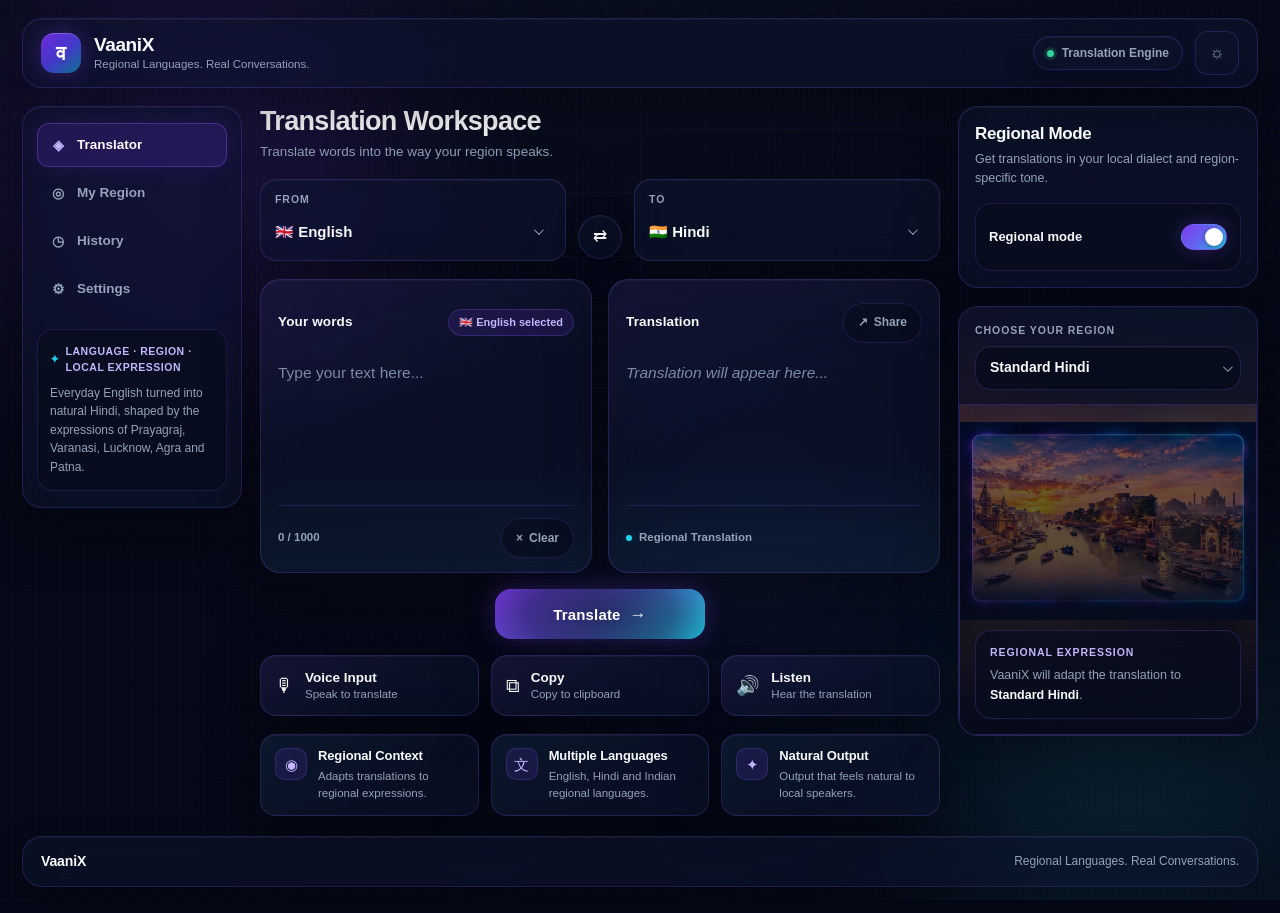
==== commit 926b74c9: "add 11 Indian languages and make Regional mode a real toggle languages - add js/language-data.js hol" ====
--- a/index.html
+++ b/index.html
@@ -57,6 +57,7 @@
 	<div id="drawer"></div>
 
 	<!-- JavaScript -->
+	<script src="js/language-data.js"></script>
 	<script src="js/language.js"></script>
 	<script src="js/translator.js"></script>
 	<script src="js/voice.js"></script>
--- a/css/translator.css
+++ b/css/translator.css
@@ -147,7 +147,11 @@
 	color: var(--text-muted);
 }
 
-.regional-indicator > span {
+/* Targets the dot by class, not by "> span": the indicator also holds the
+   label span, and a bare child selector turned the label into a second
+   6px cyan dot with the text spilling out of it. */
+.regional-dot {
+	flex-shrink: 0;
 	width: 6px;
 	height: 6px;
 	border-radius: 50%;
--- a/css/intelligence.css
+++ b/css/intelligence.css
@@ -42,6 +42,23 @@
 	font-weight: 700;
 	color: var(--text);
 }
+
+/* Explains why the output is plain Standard Hindi while the toggle is off.
+   The [hidden] rule is not optional: without it the author `display` would
+   beat the user-agent [hidden] rule and the note could never be hidden.
+   Same reason .nav-badge[hidden] and .visual-photo[hidden] carry one. */
+.region-off-note {
+	margin-top: 10px;
+	padding: 10px 12px;
+	border-radius: var(--radius-sm);
+	background: var(--surface-deep);
+	border: 1px solid var(--border-soft);
+	font-size: 12px;
+	line-height: 1.5;
+	color: var(--text-muted);
+}
+
+.region-off-note[hidden] { display: none; }
 
 /* The label is the click target, so it is 44px tall while the visible track
    stays 26px - padding the whole switch would make the pill look chunky. */
@@ -177,11 +194,12 @@
 	width: 100%;
 	height: var(--sel-h);
 	padding: 0 34px 0 14px;
-	/* Square corners, matching the full-bleed control bar. Rounded corners on a
-	   native <select> also leave the photo showing through the corner triangles,
-	   and a contrast audit that measures the element box (a <select> yields no
-	   range rects for its own text) reads those bright pixels as the backdrop. */
-	border-radius: 0;
+	/* Matches the language bar and the intelligence card below it, so the three
+	   stacked controls read as one set. Only this element is rounded, not the
+	   full-bleed bar it sits in, so the bar still meets the photo's top edge
+	   square. The corners clip against --surface-region-select (0.9 alpha) over
+	   the bar's own glass, not the bare photograph, so nothing bright leaks in. */
+	border-radius: var(--radius-sm);
 	font-size: 14px;
 	font-weight: 600;
 	color: var(--text);
@@ -226,6 +244,25 @@
 	box-shadow: 0 0 0 1px rgba(34, 211, 238, 0.25), 0 0 25px rgba(34, 211, 238, 0.08);
 }
 
+/* Regional mode off: the picker is disabled and held on Standard Hindi, so it
+   is dimmed rather than left looking like a live control. The hover rule above
+   is neutralised too, or a disabled select still lights up on the pointer. */
+#region:disabled {
+	cursor: not-allowed;
+	opacity: 0.6;
+}
+
+#region:disabled:hover {
+	border-color: var(--border);
+	box-shadow: var(--inset-hairline);
+}
+
+/* The chevron is drawn on the wrapper, not the select, so the select cannot dim
+   it from here. js/translator.js puts this class on in step with `disabled`. */
+.region-picker.is-disabled::after {
+	border-color: var(--border-soft);
+}
+
 /* =============================================================
    REGIONAL EXPRESSION INFO
    #intelligenceText is dimmed to 0.45 by js/translator.js when the
